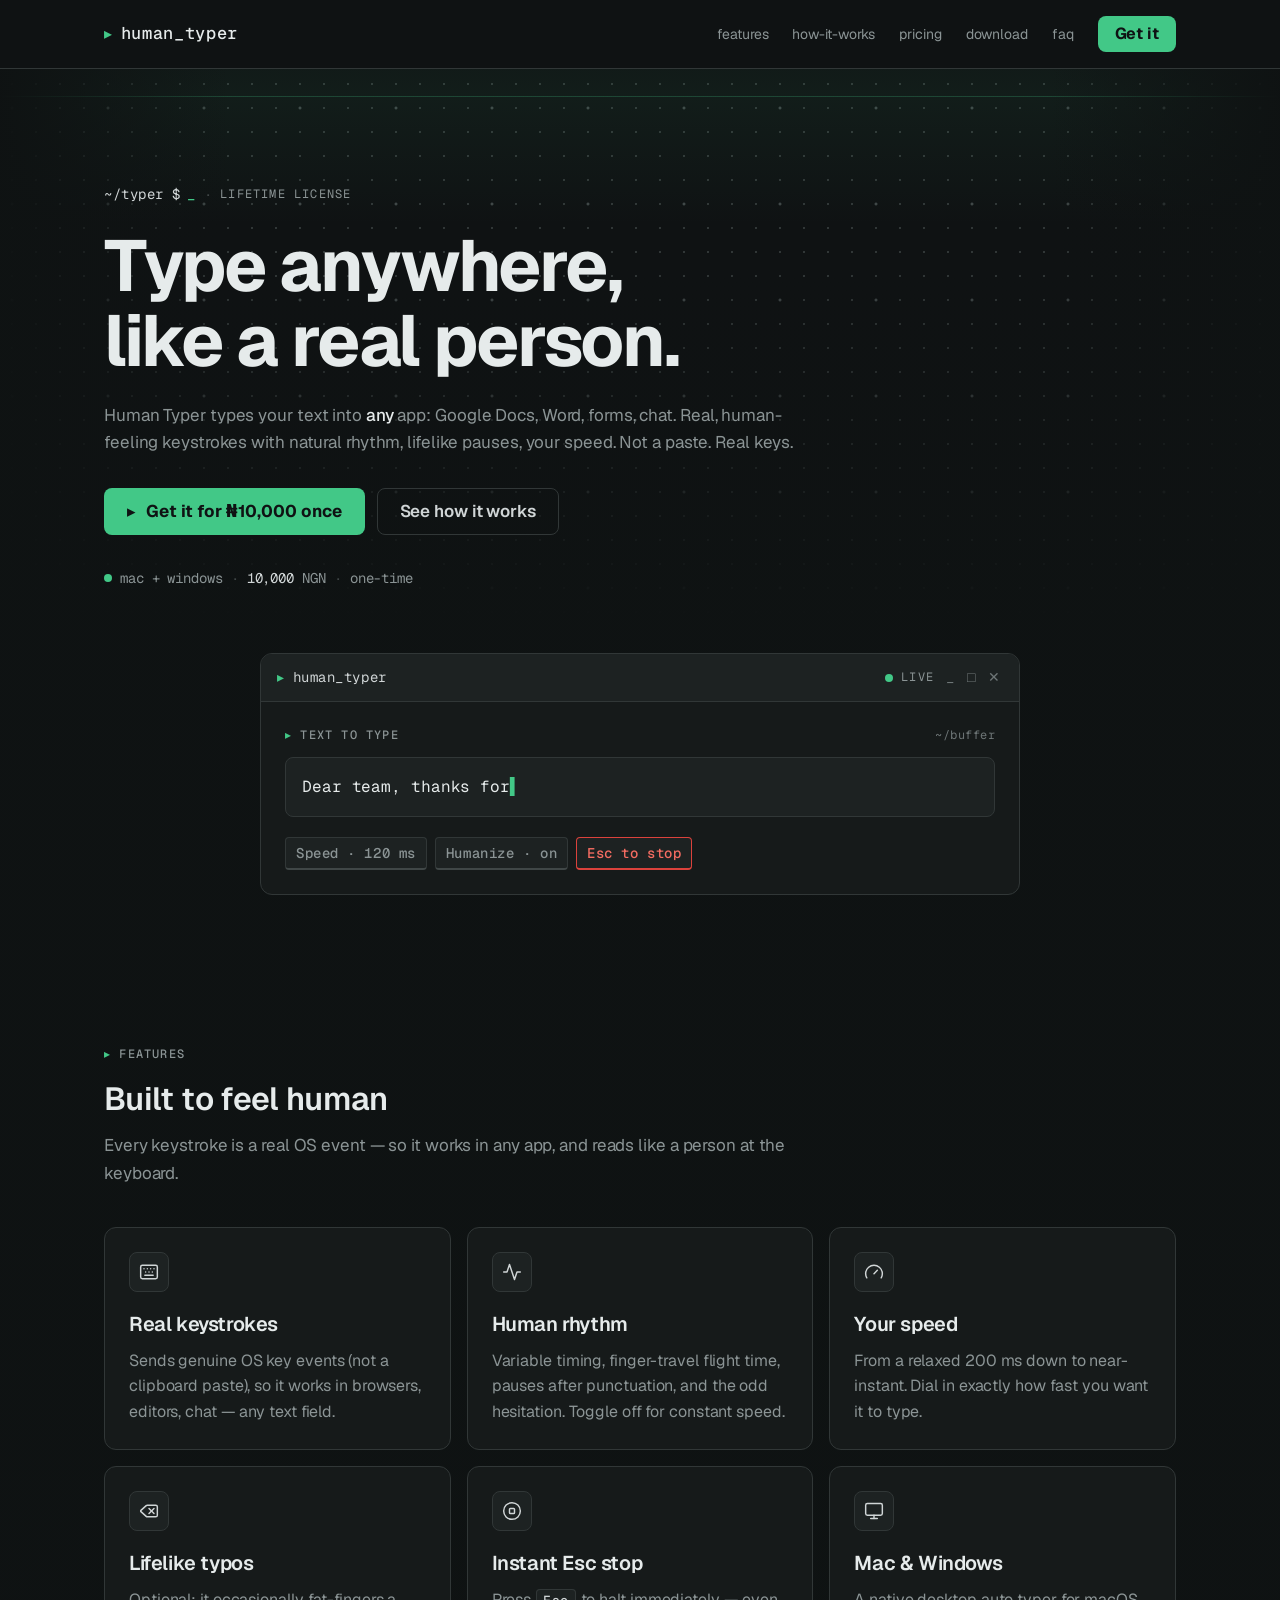
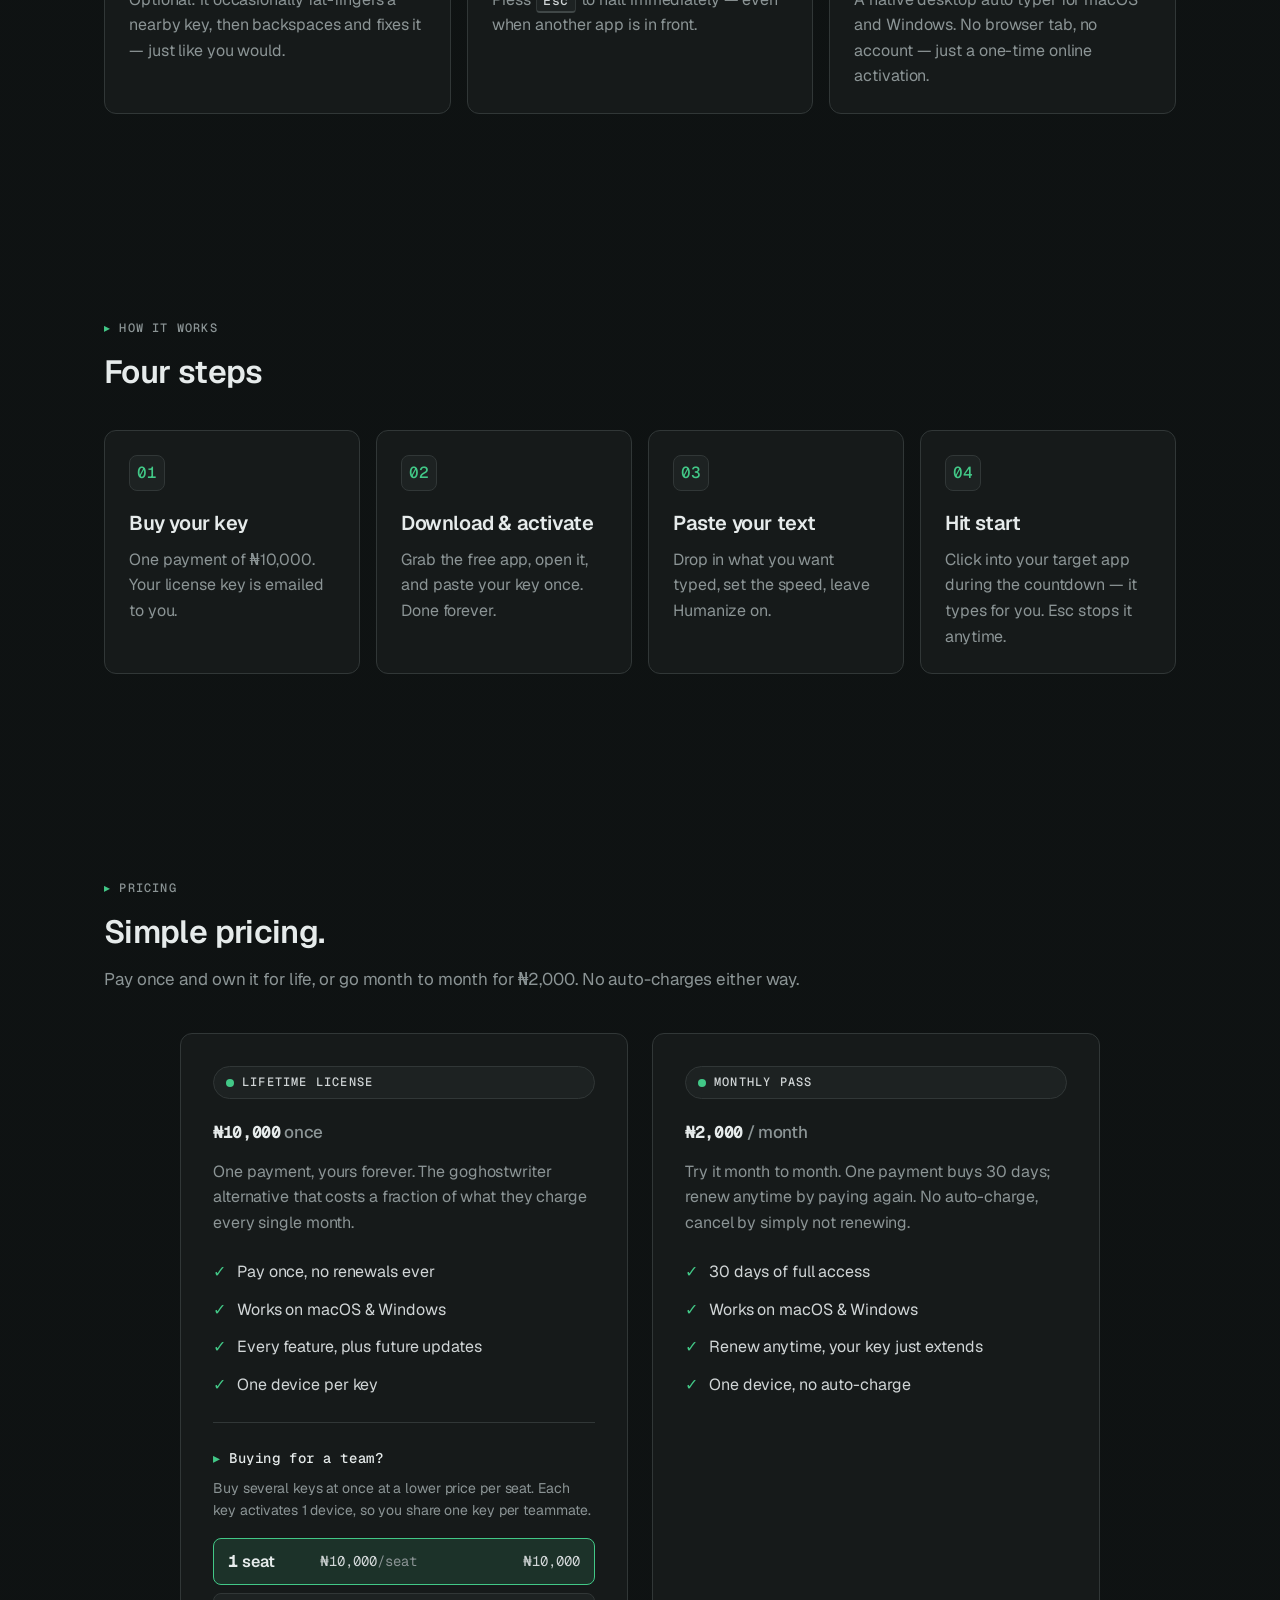
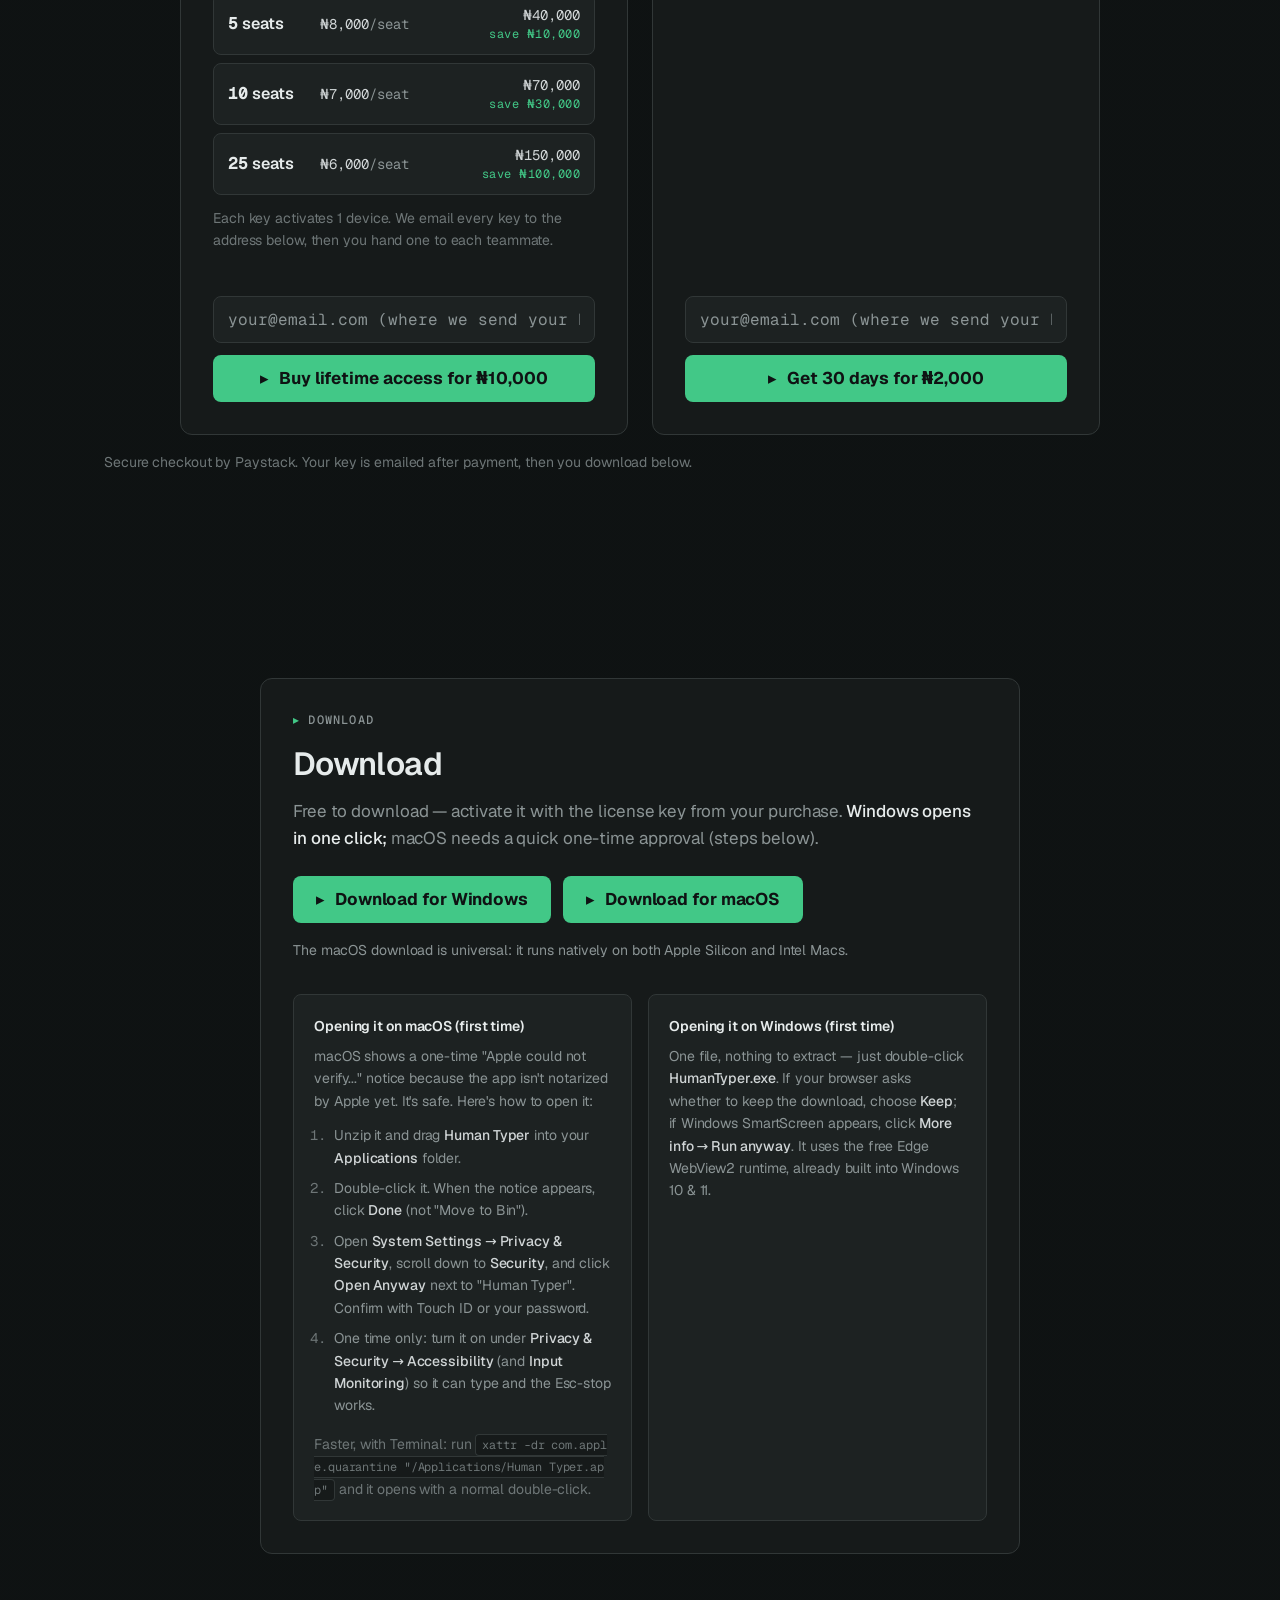
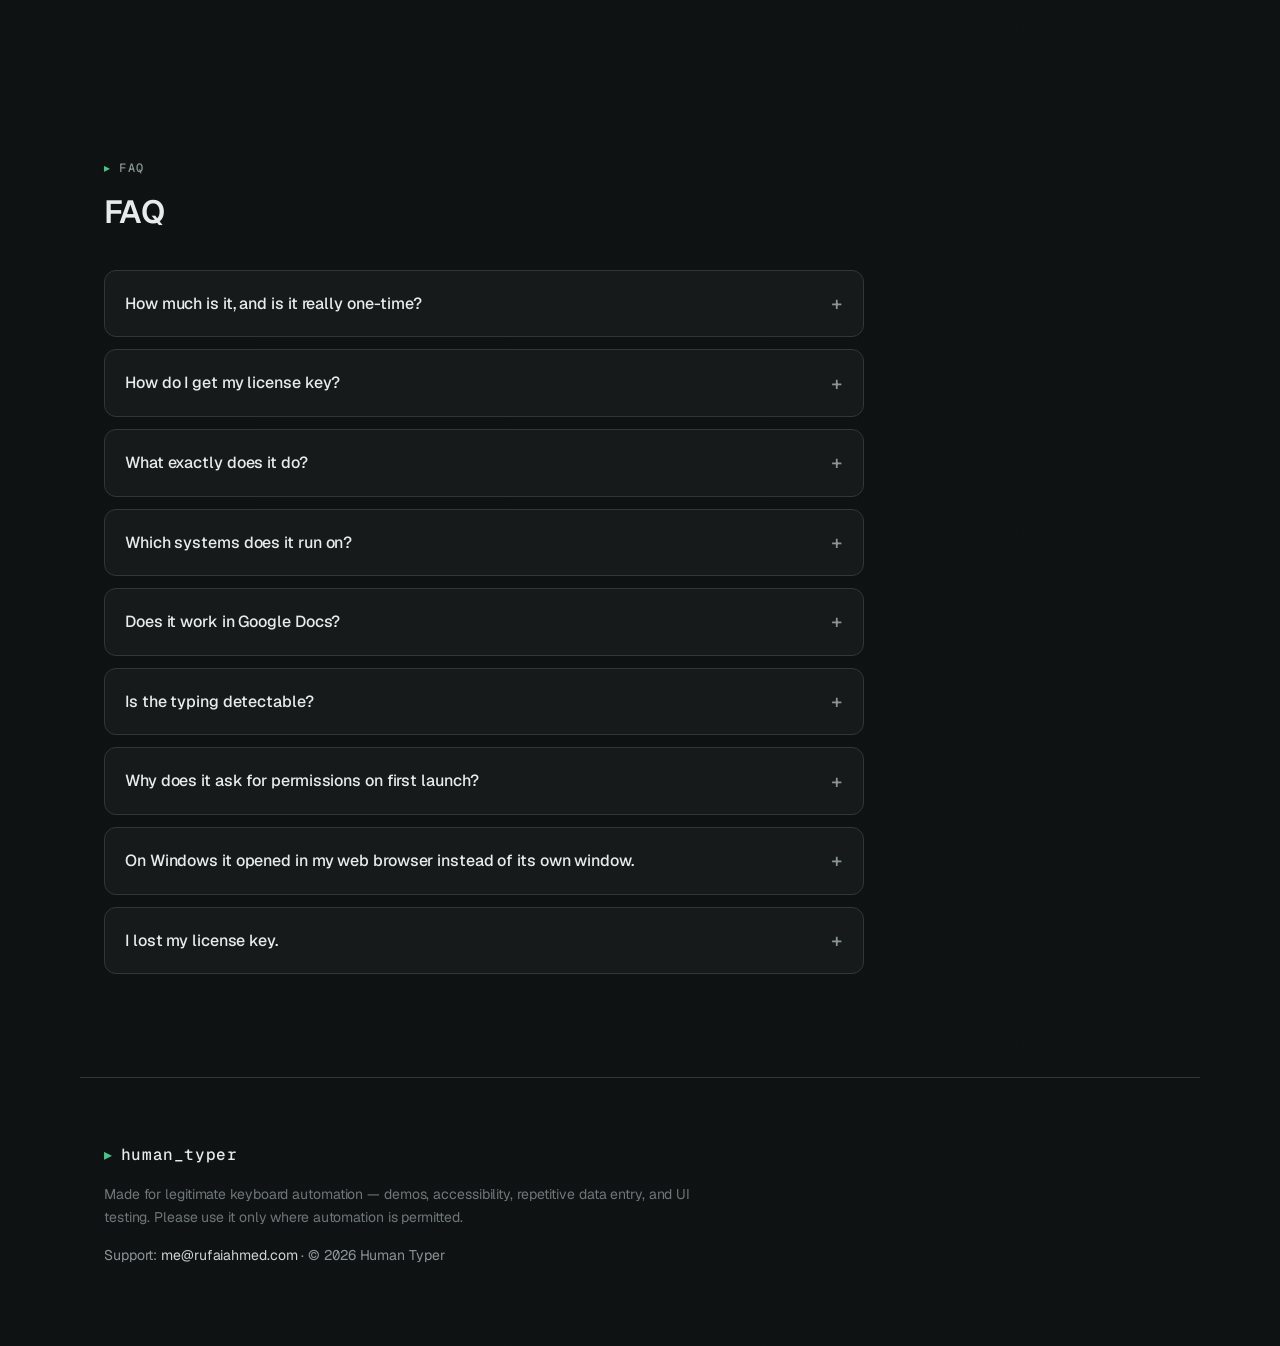
==== landing/index.html @ c2d1aeb9 "Landing SEO: canonical, social cards, structured data, sitemap - canonical https://www.humantyper.on" ====
<!DOCTYPE html>
<html lang="en">
<head>
    <meta charset="UTF-8">
    <meta name="viewport" content="width=device-width, initial-scale=1.0">
    <title>Auto Typer for Google Docs, Mac &amp; Windows | Human Typer</title>
    <meta name="description" content="Auto typer that types your text into Google Docs or any app with real human keystrokes. Not a paste. macOS &amp; Windows. ₦10,000 once, no subscription.">
    <meta name="theme-color" content="#0a0c0d">
    <!-- One canonical for all four hosts (the API hosts must keep serving, so
         this tag, not redirects, is the dedupe mechanism) -->
    <link rel="canonical" href="https://www.humantyper.online/">

    <meta property="og:type" content="website">
    <meta property="og:url" content="https://www.humantyper.online/">
    <meta property="og:site_name" content="Human Typer">
    <meta property="og:title" content="Human Typer · An auto typer that types like a real person">
    <meta property="og:description" content="Paste your text, hit start. It types into Google Docs or any app with natural rhythm, pauses, even the odd typo. ₦10,000 once, yours for life on Mac and Windows.">
    <meta property="og:image" content="https://www.humantyper.online/og.png">
    <meta property="og:image:width" content="1200">
    <meta property="og:image:height" content="630">
    <meta property="og:image:alt" content="Human Typer types your text into any app with real, human-feeling keystrokes">
    <meta name="twitter:card" content="summary_large_image">
    <meta name="twitter:title" content="Human Typer · An auto typer that types like a real person">
    <meta name="twitter:description" content="Paste your text, hit start. It types into Google Docs or any app with natural rhythm, pauses, even the odd typo. ₦10,000 once, yours for life on Mac and Windows.">
    <meta name="twitter:image" content="https://www.humantyper.online/og.png">

    <link rel="icon" href="/icon.png">
    <link rel="apple-touch-icon" href="/icon.png">
    <!-- Only the three faces visible above the fold; crossorigin is required
         on font preloads even same-origin or the browser fetches twice -->
    <link rel="preload" href="/fonts/Geist-400.woff2" as="font" type="font/woff2" crossorigin>
    <link rel="preload" href="/fonts/Geist-700.woff2" as="font" type="font/woff2" crossorigin>
    <link rel="preload" href="/fonts/GeistMono-400.woff2" as="font" type="font/woff2" crossorigin>
    <link rel="stylesheet" href="styles.css">

    <script type="application/ld+json">
    {
      "@context": "https://schema.org",
      "@type": "SoftwareApplication",
      "@id": "https://www.humantyper.online/#software",
      "name": "Human Typer",
      "url": "https://www.humantyper.online/",
      "image": "https://www.humantyper.online/og.png",
      "description": "Human Typer types your text into any app with real, human-feeling keystrokes: genuine OS key events, natural variable rhythm, adjustable speed, and optional lifelike typos it fixes itself. Native desktop app for macOS (Apple Silicon and Intel) and Windows 10/11. Press Esc to stop instantly.",
      "operatingSystem": "macOS, Windows",
      "applicationCategory": "UtilitiesApplication",
      "offers": [
        {
          "@type": "Offer",
          "name": "Lifetime license",
          "description": "One-time payment. Lifetime access on macOS and Windows, all features and future updates, one device per key. No subscription, no renewals.",
          "price": "10000",
          "priceCurrency": "NGN",
          "url": "https://www.humantyper.online/#pricing",
          "availability": "https://schema.org/InStock"
        },
        {
          "@type": "Offer",
          "name": "Monthly pass (30 days)",
          "description": "One payment buys 30 days of full access on one device. No auto-charge; renew anytime by paying again and your key extends.",
          "price": "2000",
          "priceCurrency": "NGN",
          "url": "https://www.humantyper.online/#pricing",
          "availability": "https://schema.org/InStock"
        }
      ]
    }
    </script>
    <script type="application/ld+json">
    {
      "@context": "https://schema.org",
      "@type": "FAQPage",
      "@id": "https://www.humantyper.online/#faq",
      "mainEntity": [
        {
          "@type": "Question",
          "name": "How much is it, and is it really one-time?",
          "acceptedAnswer": { "@type": "Answer", "text": "₦10,000, paid once. No subscription and no renewals: it's yours for life, on both macOS and Windows. (goghostwriter and similar tools charge every month.)" }
        },
        {
          "@type": "Question",
          "name": "How do I get my license key?",
          "acceptedAnswer": { "@type": "Answer", "text": "After you pay with Paystack, your key is emailed to the address you enter at checkout. Download the app, open it, and paste the key once to activate it forever on that machine." }
        },
        {
          "@type": "Question",
          "name": "What exactly does it do?",
          "acceptedAnswer": { "@type": "Answer", "text": "It types text you give it into whatever app is focused, using real keyboard events with human-like timing. Think of it as auto typing software with a human touch: a tireless typist, not a robotic typing bot." }
        },
        {
          "@type": "Question",
          "name": "Which systems does it run on?",
          "acceptedAnswer": { "@type": "Answer", "text": "macOS (Apple Silicon and Intel) and Windows 10/11. It's a native desktop app: no browser, no account." }
        },
        {
          "@type": "Question",
          "name": "Does it work in Google Docs?",
          "acceptedAnswer": { "@type": "Answer", "text": "Yes. It types character by character with real keystrokes, so the document's version history fills in like a normal writing session instead of one big paste. Same for Word, forms, editors, anything with a cursor." }
        },
        {
          "@type": "Question",
          "name": "Is the typing detectable?",
          "acceptedAnswer": { "@type": "Answer", "text": "It sends genuine OS keystrokes with natural, variable timing rather than a paste, so it avoids the obvious tells (constant rhythm, superhuman speed, zero errors). That said, no tool can promise it's undetectable; typing cadence is only one signal. Use it where automation is allowed." }
        },
        {
          "@type": "Question",
          "name": "Why does it ask for permissions on first launch?",
          "acceptedAnswer": { "@type": "Answer", "text": "Sending keystrokes to other apps is a privileged action. On macOS you enable it under Privacy & Security > Accessibility; on Windows your antivirus may simply prompt once. Nothing leaves your machine." }
        },
        {
          "@type": "Question",
          "name": "On Windows it opened in my web browser instead of its own window.",
          "acceptedAnswer": { "@type": "Answer", "text": "The native window uses Microsoft's free WebView2 runtime, preinstalled on most Windows 10/11 machines. If yours doesn't have it, the app opens in your default browser instead and still works fully. For the native window, install the runtime from Microsoft's WebView2 page and reopen the app." }
        },
        {
          "@type": "Question",
          "name": "I lost my license key.",
          "acceptedAnswer": { "@type": "Answer", "text": "Email me@rufaiahmed.com with your payment details and I'll resend it." }
        }
      ]
    }
    </script>
</head>
<body>
    <!-- Nav -->
    <header class="nav">
        <div class="nav-inner">
            <a class="brand" href="#top">
                <span class="tic">▸</span><span class="brand-name">human_typer</span>
            </a>
            <nav class="nav-links">
                <a href="#features">features</a>
                <a href="#how">how-it-works</a>
                <a href="#pricing">pricing</a>
                <a href="#download">download</a>
                <a href="#faq">faq</a>
                <a href="#pricing" class="btn btn-primary nav-cta">Get it</a>
            </nav>
        </div>
    </header>

    <main id="top">
        <!-- Hero -->
        <section class="hero">
            <p class="hero-eyebrow">
                <span class="prompt">~/typer $</span><span class="hero-caret">_</span>
                <span class="sep">·</span>
                <span class="label">Lifetime license</span>
            </p>
            <h1 class="hero-title">Type anywhere,<br><span class="hl-2">like a real person.</span></h1>
            <p class="hero-sub">
                Human Typer types your text into <strong>any</strong> app: Google Docs, Word, forms,
                chat. Real, human-feeling keystrokes with natural rhythm, lifelike pauses, your speed.
                Not a paste. Real keys.
            </p>
            <div class="hero-cta">
                <a href="#pricing" id="hero-cta" class="btn btn-primary btn-lg"><span class="cta-text">Get it for ₦10,000 once</span></a>
                <a href="#how" class="btn btn-ghost btn-lg">See how it works</a>
            </div>
            <p class="hero-meta">
                <span class="dot"></span> mac + windows
                <span class="sep">·</span> <span class="num">10,000</span> NGN
                <span class="sep">·</span> one-time
            </p>

            <!-- App window mockup with a live typing demo -->
            <div class="mock">
                <div class="mock-bar">
                    <span class="mock-brand"><span class="tic">▸</span> human_typer</span>
                    <span class="mock-status"><span class="dot"></span> live</span>
                    <span class="mock-winctl">_ □ ✕</span>
                </div>
                <div class="mock-body">
                    <div class="mock-head">
                        <span class="eyebrow" style="margin:0"><span class="tic">▸</span> Text to type</span>
                        <span class="path">~/buffer</span>
                    </div>
                    <div class="mock-type"><span id="type-demo"></span><span class="caret">▍</span></div>
                    <div class="mock-controls">
                        <span class="chip">Speed · 120 ms</span>
                        <span class="chip">Humanize · on</span>
                        <span class="chip danger">Esc to stop</span>
                    </div>
                </div>
            </div>
        </section>

        <!-- Features -->
        <section id="features" class="section">
            <div class="section-head">
                <p class="eyebrow"><span class="tic">▸</span> Features</p>
                <h2 class="section-title">Built to feel human</h2>
                <p class="section-sub">Every keystroke is a real OS event — so it works in any app, and reads like a person at the keyboard.</p>
            </div>
            <div class="grid">
                <div class="card">
                    <span class="card-ico" aria-hidden="true">
                        <svg viewBox="0 0 24 24" fill="none" stroke="currentColor" stroke-width="1.75" stroke-linecap="round" stroke-linejoin="round"><rect width="20" height="16" x="2" y="4" rx="2"/><path d="M6 8h.001"/><path d="M10 8h.001"/><path d="M14 8h.001"/><path d="M18 8h.001"/><path d="M8 12h.001"/><path d="M12 12h.001"/><path d="M16 12h.001"/><path d="M7 16h10"/></svg>
                    </span>
                    <h3>Real keystrokes</h3>
                    <p>Sends genuine OS key events (not a clipboard paste), so it works in browsers, editors, chat — any text field.</p>
                </div>
                <div class="card">
                    <span class="card-ico" aria-hidden="true">
                        <svg viewBox="0 0 24 24" fill="none" stroke="currentColor" stroke-width="1.75" stroke-linecap="round" stroke-linejoin="round"><path d="M22 12h-4l-3 9L9 3l-3 9H2"/></svg>
                    </span>
                    <h3>Human rhythm</h3>
                    <p>Variable timing, finger-travel flight time, pauses after punctuation, and the odd hesitation. Toggle off for constant speed.</p>
                </div>
                <div class="card">
                    <span class="card-ico" aria-hidden="true">
                        <svg viewBox="0 0 24 24" fill="none" stroke="currentColor" stroke-width="1.75" stroke-linecap="round" stroke-linejoin="round"><path d="m12 14 4-4"/><path d="M3.34 19a10 10 0 1 1 17.32 0"/></svg>
                    </span>
                    <h3>Your speed</h3>
                    <p>From a relaxed 200 ms down to near-instant. Dial in exactly how fast you want it to type.</p>
                </div>
                <div class="card">
                    <span class="card-ico" aria-hidden="true">
                        <svg viewBox="0 0 24 24" fill="none" stroke="currentColor" stroke-width="1.75" stroke-linecap="round" stroke-linejoin="round"><path d="M10 5a2 2 0 0 0-1.344.519l-6.328 5.74a1 1 0 0 0 0 1.481l6.328 5.741A2 2 0 0 0 10 19h10a2 2 0 0 0 2-2V7a2 2 0 0 0-2-2z"/><path d="m12 9 6 6"/><path d="m18 9-6 6"/></svg>
                    </span>
                    <h3>Lifelike typos</h3>
                    <p>Optional: it occasionally fat-fingers a nearby key, then backspaces and fixes it — just like you would.</p>
                </div>
                <div class="card">
                    <span class="card-ico" aria-hidden="true">
                        <svg viewBox="0 0 24 24" fill="none" stroke="currentColor" stroke-width="1.75" stroke-linecap="round" stroke-linejoin="round"><circle cx="12" cy="12" r="10"/><rect width="6" height="6" x="9" y="9" rx="1"/></svg>
                    </span>
                    <h3>Instant Esc stop</h3>
                    <p>Press <kbd>Esc</kbd> to halt immediately — even when another app is in front.</p>
                </div>
                <div class="card">
                    <span class="card-ico" aria-hidden="true">
                        <svg viewBox="0 0 24 24" fill="none" stroke="currentColor" stroke-width="1.75" stroke-linecap="round" stroke-linejoin="round"><rect width="20" height="14" x="2" y="3" rx="2"/><line x1="8" x2="16" y1="21" y2="21"/><line x1="12" x2="12" y1="17" y2="21"/></svg>
                    </span>
                    <h3>Mac &amp; Windows</h3>
                    <p>A native desktop auto typer for macOS and Windows. No browser tab, no account — just a one-time online activation.</p>
                </div>
            </div>
        </section>

        <!-- How it works -->
        <section id="how" class="section">
            <div class="section-head">
                <p class="eyebrow"><span class="tic">▸</span> How it works</p>
                <h2 class="section-title">Four steps</h2>
            </div>
            <div class="steps">
                <div class="step">
                    <span class="step-n">01</span>
                    <h3>Buy your key</h3>
                    <p>One payment of ₦10,000. Your license key is emailed to you.</p>
                </div>
                <div class="step">
                    <span class="step-n">02</span>
                    <h3>Download &amp; activate</h3>
                    <p>Grab the free app, open it, and paste your key once. Done forever.</p>
                </div>
                <div class="step">
                    <span class="step-n">03</span>
                    <h3>Paste your text</h3>
                    <p>Drop in what you want typed, set the speed, leave Humanize on.</p>
                </div>
                <div class="step">
                    <span class="step-n">04</span>
                    <h3>Hit start</h3>
                    <p>Click into your target app during the countdown — it types for you. Esc stops it anytime.</p>
                </div>
            </div>
        </section>

        <!-- Pricing -->
        <section id="pricing" class="section pricing">
            <div class="section-head">
                <p class="eyebrow"><span class="tic">▸</span> Pricing</p>
                <h2 class="section-title">Simple pricing.</h2>
                <p class="section-sub">Pay once and own it for life, or go month to month for ₦2,000. No auto-charges either way.</p>
            </div>

            <div class="price-grid">
                <!-- Lifetime card -->
                <div class="price-card">
                    <div class="price-badge">Lifetime license</div>
                    <div id="price-amount-lifetime" class="price-amount">₦10,000<span class="price-once"> once</span></div>
                    <p class="price-compare">One payment, yours forever. The goghostwriter alternative that costs a fraction of what they charge every single month.</p>
                    <ul class="price-list">
                        <li>Pay once, no renewals ever</li>
                        <li>Works on macOS &amp; Windows</li>
                        <li>Every feature, plus future updates</li>
                        <li>One device per key</li>
                    </ul>

                    <div id="seat-pick" class="seat-pick">
                        <p class="seat-pick-label"><span class="tic">▸</span> Buying for a team?</p>
                        <p class="seat-pick-sub">Buy several keys at once at a lower price per seat. Each key activates 1 device, so you share one key per teammate.</p>
                        <div id="seat-options" class="seat-options" role="radiogroup" aria-label="Number of seats">
                            <button type="button" class="seat-opt is-active" data-seats="1" data-perseat="1000000" role="radio" aria-checked="true">
                                <span class="seat-qty"><span class="num">1</span> seat</span>
                                <span class="seat-per"><span class="num">₦10,000</span>/seat</span>
                                <span class="seat-total"><span class="num">₦10,000</span></span>
                            </button>
                            <button type="button" class="seat-opt" data-seats="5" data-perseat="800000" role="radio" aria-checked="false">
                                <span class="seat-qty"><span class="num">5</span> seats</span>
                                <span class="seat-per"><span class="num">₦8,000</span>/seat</span>
                                <span class="seat-total"><span class="num">₦40,000</span><small class="seat-save">save ₦10,000</small></span>
                            </button>
                            <button type="button" class="seat-opt" data-seats="10" data-perseat="700000" role="radio" aria-checked="false">
                                <span class="seat-qty"><span class="num">10</span> seats</span>
                                <span class="seat-per"><span class="num">₦7,000</span>/seat</span>
                                <span class="seat-total"><span class="num">₦70,000</span><small class="seat-save">save ₦30,000</small></span>
                            </button>
                            <button type="button" class="seat-opt" data-seats="25" data-perseat="600000" role="radio" aria-checked="false">
                                <span class="seat-qty"><span class="num">25</span> seats</span>
                                <span class="seat-per"><span class="num">₦6,000</span>/seat</span>
                                <span class="seat-total"><span class="num">₦150,000</span><small class="seat-save">save ₦100,000</small></span>
                            </button>
                        </div>
                        <p class="seat-note">Each key activates 1 device. We email every key to the address below, then you hand one to each teammate.</p>
                    </div>

                    <div class="price-actions">
                        <input id="buyer-email-lifetime" type="email" class="price-email" placeholder="your@email.com (where we send your key)" autocomplete="email" inputmode="email">
                        <button id="btn-buy-lifetime" class="btn btn-primary btn-lg price-buy">Buy lifetime access for ₦10,000</button>
                        <p id="buy-msg-lifetime" class="buy-msg hidden"></p>
                    </div>
                </div>

                <!-- Monthly card -->
                <div class="price-card">
                    <div class="price-badge price-badge-alt">Monthly pass</div>
                    <div class="price-amount">₦2,000<span class="price-once"> / month</span></div>
                    <p class="price-compare">Try it month to month. One payment buys 30 days; renew anytime by paying again. No auto-charge, cancel by simply not renewing.</p>
                    <ul class="price-list">
                        <li>30 days of full access</li>
                        <li>Works on macOS &amp; Windows</li>
                        <li>Renew anytime, your key just extends</li>
                        <li>One device, no auto-charge</li>
                    </ul>

                    <div class="price-actions">
                        <input id="buyer-email-monthly" type="email" class="price-email" placeholder="your@email.com (where we send your key)" autocomplete="email" inputmode="email">
                        <button id="btn-buy-monthly" class="btn btn-primary btn-lg price-buy">Get 30 days for ₦2,000</button>
                        <p id="buy-msg-monthly" class="buy-msg hidden"></p>
                    </div>
                </div>
            </div>
            <p class="price-foot">Secure checkout by Paystack. Your key is emailed after payment, then you download below.</p>
        </section>

        <!-- Download -->
        <section id="download" class="section download">
            <div class="dl-card">
                <p class="eyebrow"><span class="tic">▸</span> Download</p>
                <h2 class="section-title">Download</h2>
                <p class="section-sub">Free to download — activate it with the license key from your purchase. <strong>Windows opens in one click;</strong> macOS needs a quick one-time approval (steps below).</p>
                <div class="dl-buttons">
                    <a class="btn btn-primary btn-lg" href="/api/download?os=windows" rel="noopener">Download for Windows</a>
                    <a class="btn btn-primary btn-lg" href="/api/download?os=mac" rel="noopener">Download for macOS</a>
                </div>
                <p class="dl-alt">The macOS download is universal: it runs natively on both Apple Silicon and Intel Macs.</p>

                <div class="dl-notes">
                    <div class="dl-note">
                        <strong>Opening it on macOS (first time)</strong>
                        <span>macOS shows a one-time "Apple could not verify..." notice because the app isn't notarized by Apple yet. It's safe. Here's how to open it:</span>
                        <ol class="dl-steps">
                            <li>Unzip it and drag <em>Human Typer</em> into your <em>Applications</em> folder.</li>
                            <li>Double-click it. When the notice appears, click <em>Done</em> (not "Move to Bin").</li>
                            <li>Open <em>System Settings → Privacy &amp; Security</em>, scroll down to <em>Security</em>, and click <em>Open Anyway</em> next to "Human Typer". Confirm with Touch ID or your password.</li>
                            <li>One time only: turn it on under <em>Privacy &amp; Security → Accessibility</em> (and <em>Input Monitoring</em>) so it can type and the Esc-stop works.</li>
                        </ol>
                        <span class="dl-tip">Faster, with Terminal: run <code>xattr -dr com.apple.quarantine "/Applications/Human Typer.app"</code> and it opens with a normal double-click.</span>
                    </div>
                    <div class="dl-note">
                        <strong>Opening it on Windows (first time)</strong>
                        <span>One file, nothing to extract — just double-click <em>HumanTyper.exe</em>. If your browser asks whether to keep the download, choose <em>Keep</em>; if Windows SmartScreen appears, click <em>More info → Run anyway</em>. It uses the free Edge WebView2 runtime, already built into Windows 10 &amp; 11.</span>
                    </div>
                </div>
            </div>
        </section>

        <!-- FAQ -->
        <section id="faq" class="section">
            <div class="section-head">
                <p class="eyebrow"><span class="tic">▸</span> FAQ</p>
                <h2 class="section-title">FAQ</h2>
            </div>
            <div class="faq">
                <details>
                    <summary>How much is it, and is it really one-time?</summary>
                    <p>₦10,000, paid once. No subscription, no renewals — it's yours for life, on both macOS and Windows. (goghostwriter and similar tools charge every month.)</p>
                </details>
                <details>
                    <summary>How do I get my license key?</summary>
                    <p>After you pay with Paystack, your key is emailed to the address you enter at checkout. Download the app, open it, and paste the key once to activate it forever on that machine.</p>
                </details>
                <details>
                    <summary>What exactly does it do?</summary>
                    <p>It types text you give it into whatever app is focused, using real keyboard events with human-like timing. Think of it as auto typing software with a human touch: a tireless typist, not a robotic typing bot.</p>
                </details>
                <details>
                    <summary>Which systems does it run on?</summary>
                    <p>macOS (Apple Silicon and Intel) and Windows 10/11. It's a native desktop app — no browser, no account.</p>
                </details>
                <details>
                    <summary>Does it work in Google Docs?</summary>
                    <p>Yes. It types character by character with real keystrokes, so the document's version history fills in like a normal writing session instead of one big paste. Same for Word, forms, editors, anything with a cursor.</p>
                </details>
                <details>
                    <summary>Is the typing detectable?</summary>
                    <p>It sends genuine OS keystrokes with natural, variable timing rather than a paste, so it avoids the obvious tells (constant rhythm, superhuman speed, zero errors). That said, no tool can promise it's "undetectable" — typing cadence is only one signal. Use it where automation is allowed.</p>
                </details>
                <details>
                    <summary>Why does it ask for permissions on first launch?</summary>
                    <p>Sending keystrokes to other apps is a privileged action. On macOS you enable it under Privacy &amp; Security → Accessibility; on Windows your antivirus may simply prompt once. Nothing leaves your machine.</p>
                </details>
                <details>
                    <summary>On Windows it opened in my web browser instead of its own window.</summary>
                    <p>The native window uses Microsoft's free WebView2 runtime, preinstalled on most Windows 10/11 machines. If yours doesn't have it, the app opens in your default browser instead and still works fully. For the native window, install the runtime from <a href="https://developer.microsoft.com/en-us/microsoft-edge/webview2/" target="_blank" rel="noopener">Microsoft's WebView2 page</a> and reopen the app.</p>
                </details>
                <details>
                    <summary>I lost my license key.</summary>
                    <p>Email <a href="mailto:me@rufaiahmed.com?subject=Human%20Typer%20license%20key">me@rufaiahmed.com</a> with your payment details and I'll resend it.</p>
                </details>
            </div>
        </section>
    </main>

    <footer class="footer">
        <div class="footer-brand">
            <span class="tic">▸</span><span class="brand-name">human_typer</span>
        </div>
        <p class="footer-note">
            Made for legitimate keyboard automation — demos, accessibility, repetitive data entry, and UI testing.
            Please use it only where automation is permitted.
        </p>
        <p class="footer-small">
            Support: <a href="mailto:me@rufaiahmed.com">me@rufaiahmed.com</a> · © <span id="year" class="num"></span> Human Typer
        </p>
    </footer>

    <script src="https://js.paystack.co/v1/inline.js"></script>
    <script src="app.js"></script>
</body>
</html>
---- landing/styles.css ----
/* Self-hosted Geist + Geist Mono — offline-safe (no CDN inside the frozen app),
   FOUT-free on the landing. Paths are relative to this CSS file (gui/ or landing/). */
@font-face{font-family:"Geist";src:url("fonts/Geist-400.woff2") format("woff2");font-weight:400;font-style:normal;font-display:swap;}
@font-face{font-family:"Geist";src:url("fonts/Geist-500.woff2") format("woff2");font-weight:500;font-style:normal;font-display:swap;}
@font-face{font-family:"Geist";src:url("fonts/Geist-600.woff2") format("woff2");font-weight:600;font-style:normal;font-display:swap;}
@font-face{font-family:"Geist";src:url("fonts/Geist-700.woff2") format("woff2");font-weight:700;font-style:normal;font-display:swap;}
@font-face{font-family:"Geist Mono";src:url("fonts/GeistMono-400.woff2") format("woff2");font-weight:400;font-style:normal;font-display:swap;}
@font-face{font-family:"Geist Mono";src:url("fonts/GeistMono-500.woff2") format("woff2");font-weight:500;font-style:normal;font-display:swap;}

/* ============================================================
   TERMINAL REFINED — shared tokens (app GUI + marketing)
   :root = DARK (terminal-native, app default)
   [data-theme="light"] = light terminal (marketing landing)
   ============================================================ */
:root {
  /* ---- PRIMITIVE: NEUTRAL RAMP (cool near-black greys, hue ~200, low chroma) ---- */
  --neutral-950: oklch(0.180 0.006 200); /* #0a0c0d  page (dark)        */
  --neutral-900: oklch(0.215 0.006 200); /* #101314  surface-1          */
  --neutral-850: oklch(0.248 0.007 200); /* #161a1b  surface-2 / inset  */
  --neutral-800: oklch(0.285 0.008 200); /* #1c2122  surface-3 / hover   */
  --neutral-750: oklch(0.330 0.008 200); /* #242a2b  hairline            */
  --neutral-700: oklch(0.390 0.009 200); /* #313839  hairline-strong     */
  --neutral-600: oklch(0.500 0.010 200); /* #4a5452                      */
  --neutral-500: oklch(0.560 0.010 200); /* #5a635f  text-subtle         */
  --neutral-400: oklch(0.660 0.010 200); /* #7e8a87  text-muted          */
  --neutral-300: oklch(0.780 0.008 200); /* #aab4b1                      */
  --neutral-200: oklch(0.870 0.006 200); /* #cdd5d2  text-secondary(dk)  */
  --neutral-100: oklch(0.935 0.005 200); /* #e8edec  primary ink (dark)  */
  --neutral-50:  oklch(0.975 0.004 200); /* #f4f7f6                      */

  /* ---- PRIMITIVE: ACCENT RAMP (phosphor green, hue ~158, refined not neon) ----
     Rebrand to amber by shifting H -> ~75 and keeping L/C (contrast holds). */
  --accent-50:  oklch(0.965 0.030 158); /* #e9f9f0 */
  --accent-100: oklch(0.920 0.070 158); /* #c8f0da */
  --accent-200: oklch(0.860 0.110 158); /* #97e3bb */
  --accent-300: oklch(0.790 0.140 158); /* #5fd198 */
  --accent-400: oklch(0.745 0.150 158); /* #34c07d  accent on DARK / ring */
  --accent-500: oklch(0.690 0.150 159); /* #1fae6e  primary brand        */
  --accent-600: oklch(0.620 0.140 160); /* #18935c  hover                */
  --accent-700: oklch(0.530 0.120 161); /* #13784b  accent TEXT on light (AA ~4.8:1) */
  --accent-800: oklch(0.450 0.100 162); /* #105f3d */
  --accent-900: oklch(0.380 0.082 163); /* #0d4a30 */

  /* ---- PRIMITIVE: FUNCTIONAL (status only — never decoration) ----
     Phosphor green doubles as the "OK / activated / live" signal (terminal-true).
     Red + amber are the only other hues; strictly semantic. */
  --danger-400:  oklch(0.700 0.170 27);  /* #f08a82  danger on dark */
  --danger-500:  oklch(0.600 0.190 27);  /* #d24a40  invalid key/error */
  --danger-700:  oklch(0.500 0.155 27);  /* #a33327  danger text on light, AA */
  --warning-400: oklch(0.800 0.130 75);  /* #e3a52d  typo-rate caution, dark */
  --warning-700: oklch(0.560 0.110 64);  /* #8c5f10  caution text on light */
  --success-500: var(--accent-500);      /* OK = the phosphor green */

  /* ====== SEMANTIC: DARK (default — the app GUI) ====== */
  --bg:            var(--neutral-950);
  --surface-1:     var(--neutral-900);  /* panels, cards          */
  --surface-2:     var(--neutral-850);  /* inputs, textarea well  */
  --surface-3:     var(--neutral-800);  /* hover row, overlay chrome */
  --border:        var(--neutral-750);  /* the 1px workhorse      */
  --border-strong: var(--neutral-700);  /* emphasis / slider thumb */
  --text:          var(--neutral-100);  /* off-white, NOT #fff    */
  --text-secondary:var(--neutral-200);
  --text-muted:    var(--neutral-400);  /* labels, captions (AA on surfaces) */
  --text-subtle:   var(--neutral-500);  /* disabled, footnotes    */
  --accent:        var(--accent-400);   /* lifted L for vividness on dark */
  --accent-hover:  var(--accent-300);
  --accent-press:  var(--accent-500);
  --accent-text:   var(--accent-400);   /* accent used as text/link on dark */
  --accent-soft:   color-mix(in oklab, var(--accent-400) 14%, transparent); /* selected row wash */
  --on-accent:     var(--neutral-950);  /* DARK ink on green CTA (terminal inverse) */
  --ring:          var(--accent-400);
  /* dark uses NO drop shadow — depth = surface ladder + hairline */
  --shadow-1: none;
  --shadow-2: none;
  --shadow-overlay: none;
  --caret: var(--accent-400);

  /* ====== TYPE ====== */
  --font-display: "Geist", -apple-system, BlinkMacSystemFont, "Segoe UI", system-ui, sans-serif;
  --font-body:    "Geist", -apple-system, BlinkMacSystemFont, "Segoe UI", system-ui, sans-serif;
  --font-mono:    "Geist Mono", ui-monospace, "SF Mono", "Cascadia Code", Menlo, Consolas, monospace;

  --text-display: clamp(2.75rem, 1.6rem + 5vw, 4.5rem); /* 44->72 hero */
  --text-h1:   clamp(2rem, 1.5rem + 2.2vw, 2.75rem);     /* 32->44 */
  --text-h2:   clamp(1.5rem, 1.2rem + 1.3vw, 2rem);      /* 24->32 section */
  --text-h3:   1.25rem;     /* 20 panel/card title */
  --text-lg:   1.0625rem;   /* 17 hero subcopy */
  --text-base: 1rem;        /* 16 UI base / body min */
  --text-sm:   0.875rem;    /* 14 helper */
  --text-eyebrow: 0.75rem;  /* 12 uppercase mono label */
  --text-count: clamp(5rem, 3rem + 9vw, 9rem); /* 80->144 overlay digit */

  --lh-display: 1.03; --lh-heading: 1.12; --lh-body: 1.6; --lh-ui: 1.35;
  --ls-display: -0.03em; --ls-heading: -0.02em; --ls-body: -0.006em;
  --ls-eyebrow: 0.10em;  /* UPPERCASE mono eyebrows + keycaps */
  --ls-key: 0.04em;
  --fw-regular: 400; --fw-medium: 500; --fw-semibold: 600; --fw-bold: 700;
  --num: tabular-nums lining-nums; /* every counter/stat/timer/key */

  /* ====== SPACING (4px grid) ====== */
  --s-1:4px; --s-2:8px; --s-3:12px; --s-4:16px; --s-5:20px; --s-6:24px;
  --s-8:32px; --s-10:40px; --s-12:48px; --s-16:64px; --s-20:80px; --s-24:96px;
  --section-y: clamp(64px, 8vw, 128px);
  --container: 1120px; --measure: 66ch;

  /* ====== RADII (restrained, consistent) ====== */
  --r-xs:4px; --r-input:8px; --r-button:8px; --r-card:12px;
  --r-panel:12px; --r-media:16px; --r-overlay:16px; --r-pill:9999px;
  --bw-thin:1px; --bw-thick:2px;

  /* ====== MOTION (transform/opacity only; interaction-only) ====== */
  --t-press:120ms; --t-hover:160ms; --t-panel:200ms; --t-overlay:400ms;
  --ease:      cubic-bezier(0.2,0,0,1);   /* general / arriving */
  --ease-out:  cubic-bezier(0,0,0.2,1);
  --ease-snap: cubic-bezier(0.2,0.8,0.2,1); /* confident Start / toggle */
}

/* ====== SEMANTIC: LIGHT (marketing landing = "light terminal") ====== */
[data-theme="light"] {
  --bg:            #f4f6f5;  /* cool off-white, not pure #fff */
  --surface-1:     #ffffff;  /* cards/panels */
  --surface-2:     #eef1f0;  /* inputs / textarea well */
  --surface-3:     #e7ebeA;  /* hover */
  --border:        #e0e5e3;  /* 1px hairline */
  --border-strong: #c6cdca;
  --text:          #121716;  /* near-black ink, not pure #000 */
  --text-secondary:#2e3633;
  --text-muted:    #586460;  /* AA body-secondary */
  --text-subtle:   #828e8a;  /* large/labels only */
  --accent:        var(--accent-500);
  --accent-hover:  var(--accent-600);
  --accent-press:  var(--accent-700);
  --accent-text:   var(--accent-700); /* accent as TEXT/link, AA on light */
  --accent-soft:   var(--accent-50);
  --on-accent:     #06170f;  /* dark ink on green CTA, AA-safe */
  --ring:          var(--accent-600);
  --caret:         var(--accent-600);
  /* light DOES get soft NEUTRAL cool shadows (no glow, no accent tint) */
  --shadow-color: 16 22 20;
  --shadow-1: 0 1px 2px rgb(var(--shadow-color)/0.06), 0 0 0 1px rgb(var(--shadow-color)/0.04) inset;
  --shadow-2: 0 2px 4px rgb(var(--shadow-color)/0.05), 0 8px 24px -8px rgb(var(--shadow-color)/0.12);
  --shadow-overlay: 0 8px 16px rgb(var(--shadow-color)/0.08), 0 24px 40px -8px rgb(var(--shadow-color)/0.14);
}

/* hairline fallback for engines without oklch */
@supports not (color: oklch(0 0 0)) {
  :root { --bg:#0a0c0d; --surface-1:#101314; --surface-2:#161a1b; --surface-3:#1c2122;
    --border:#242a2b; --border-strong:#313839; --text:#e8edec; --text-muted:#7e8a87;
    --accent:#34c07d; --accent-hover:#5fd198; --on-accent:#0a0c0d; --ring:#34c07d; }
}

/* universal visible focus (a11y, both themes) */
:where(a,button,input,textarea,select,[role="switch"],[role="slider"]):focus-visible{
  outline: var(--bw-thick) solid var(--ring);
  outline-offset: 2px;
  border-radius: var(--r-input);
}

/* GPU-light motion gate — REQUIRED */
@media (prefers-reduced-motion: reduce){
  *,*::before,*::after{
    animation-duration:.01ms!important; animation-iteration-count:1!important;
    transition-duration:.01ms!important; scroll-behavior:auto!important;
  }
}

/* ============================================================
   BASE
   ============================================================ */
*{ box-sizing:border-box; margin:0; padding:0; }

html{ scroll-behavior:smooth; }

body{
  font-family:var(--font-body);
  background:var(--bg);
  color:var(--text);
  font-size:var(--text-base);
  line-height:var(--lh-body);
  letter-spacing:var(--ls-body);
  -webkit-font-smoothing:antialiased;
  text-rendering:optimizeLegibility;
  overflow-x:hidden;
}

a{ color:inherit; text-decoration:none; }

::selection{ background:var(--accent-soft); color:var(--text); }

/* tabular numerics for any live/static number */
.num{ font-family:var(--font-mono); font-variant-numeric:var(--num); }

/* keycap chip — physical key feel */
kbd{
  font-family:var(--font-mono);
  font-size:0.82em;
  font-weight:var(--fw-medium);
  letter-spacing:var(--ls-key);
  color:var(--text-secondary);
  background:var(--surface-2);
  border:var(--bw-thin) solid var(--border);
  border-bottom:var(--bw-thick) solid var(--border-strong);
  border-radius:var(--r-xs);
  padding:2px 6px;
  line-height:1;
  font-feature-settings:'liga' 0,'calt' 0;
}

/* mono eyebrow — "▸ SECTION" */
.eyebrow{
  font-family:var(--font-mono);
  font-size:var(--text-eyebrow);
  font-weight:var(--fw-medium);
  text-transform:uppercase;
  letter-spacing:var(--ls-eyebrow);
  color:var(--text-muted);
  margin-bottom:var(--s-4);
}
.tic{ color:var(--accent-text); }

/* live-status dot — the one pill, static (no pulse) */
.dot{
  display:inline-block;
  width:8px; height:8px;
  border-radius:var(--r-pill);
  background:var(--accent);
  flex:0 0 auto;
}

/* ============================================================
   BUTTONS
   ============================================================ */
.btn{
  display:inline-flex;
  align-items:center;
  justify-content:center;
  gap:var(--s-2);
  font-family:var(--font-display);
  font-weight:var(--fw-semibold);
  font-size:var(--text-base);
  line-height:1;
  border:var(--bw-thin) solid transparent;
  border-radius:var(--r-button);
  padding:12px 18px;
  cursor:pointer;
  white-space:nowrap;
  transition:transform var(--t-press) var(--ease-snap),
             background-color var(--t-hover) var(--ease),
             border-color var(--t-hover) var(--ease),
             color var(--t-hover) var(--ease);
}
.btn:active{ transform:translateY(1px); }
.btn-lg{ padding:14px 22px; font-size:var(--text-lg); }

.btn-primary{
  background:var(--accent);
  color:var(--on-accent);
  font-weight:var(--fw-bold);
  box-shadow:var(--shadow-1);
}
.btn-primary:hover{ background:var(--accent-hover); }
/* leading mono caret tic on the big primary CTAs */
.btn-lg.btn-primary::before{
  content:"▸";
  font-family:var(--font-mono);
  font-weight:var(--fw-medium);
  margin-right:2px;
}

.btn-ghost{
  background:transparent;
  border-color:var(--border);
  color:var(--text-secondary);
}
.btn-ghost:hover{ background:var(--surface-3); border-color:var(--border-strong); }

.btn[disabled],.btn:disabled{
  background:var(--surface-3);
  color:var(--text-subtle);
  cursor:not-allowed;
  transform:none;
}

/* ============================================================
   NAV
   ============================================================ */
.nav{
  position:sticky;
  top:0;
  z-index:50;
  background:var(--bg);
  border-bottom:var(--bw-thin) solid var(--border);
}
.nav-inner{
  display:flex;
  align-items:center;
  justify-content:space-between;
  max-width:var(--container);
  margin:0 auto;
  padding:var(--s-4) var(--s-6);
}
.brand{
  display:inline-flex;
  align-items:baseline;
  gap:var(--s-2);
  font-family:var(--font-mono);
  font-weight:var(--fw-medium);
  font-size:1.0625rem;
  letter-spacing:var(--ls-key);
  color:var(--text);
}
.brand .tic{ font-size:0.95em; }
.nav-links{
  display:flex;
  align-items:center;
  gap:var(--s-6);
  font-size:var(--text-sm);
  color:var(--text-muted);
}
.nav-links a:not(.btn){ transition:color var(--t-hover) var(--ease); }
.nav-links a:not(.btn):hover{ color:var(--text); }
.nav-cta{ padding:9px 16px; }

/* ============================================================
   LAYOUT — sections
   ============================================================ */
.section{
  max-width:var(--container);
  margin:0 auto;
  padding:var(--section-y) var(--s-6);
}
.section-head{ max-width:var(--measure); margin-bottom:var(--s-10); }
.section-title{
  font-family:var(--font-display);
  font-size:var(--text-h2);
  font-weight:var(--fw-semibold);
  line-height:var(--lh-heading);
  letter-spacing:var(--ls-heading);
}
.section-sub{
  margin-top:var(--s-4);
  max-width:var(--measure);
  color:var(--text-muted);
  font-size:var(--text-lg);
}
.section-sub strong{ color:var(--text); font-weight:var(--fw-medium); }

/* ============================================================
   HERO
   ============================================================ */
.hero{
  max-width:var(--container);
  margin:0 auto;
  padding:clamp(56px,9vw,112px) var(--s-6) var(--s-12);
}
.hero-eyebrow{
  display:inline-flex;
  align-items:center;
  gap:var(--s-2);
  font-family:var(--font-mono);
  font-size:var(--text-sm);
  letter-spacing:var(--ls-key);
  color:var(--text-muted);
  margin-bottom:var(--s-6);
}
.hero-eyebrow .prompt{ color:var(--text-secondary); }
.hero-caret{
  color:var(--caret);
  font-weight:var(--fw-medium);
  margin-left:-2px;
}
.hero-eyebrow .sep{ color:var(--border-strong); }
.hero-eyebrow .label{
  text-transform:uppercase;
  letter-spacing:var(--ls-eyebrow);
  font-size:var(--text-eyebrow);
  color:var(--text-muted);
}
.hero-title{
  font-family:var(--font-display);
  font-size:var(--text-display);
  font-weight:var(--fw-bold);
  line-height:var(--lh-display);
  letter-spacing:var(--ls-display);
  max-width:18ch;
}
.hero-sub{
  max-width:var(--measure);
  margin-top:var(--s-6);
  font-size:var(--text-lg);
  color:var(--text-muted);
}
.hero-sub strong{ color:var(--text); font-weight:var(--fw-medium); }
.hero-cta{
  display:flex;
  gap:var(--s-3);
  flex-wrap:wrap;
  margin-top:var(--s-8);
}
/* Hero CTA price-rotator: the label fades/slides between the lifetime and monthly price. */
#hero-cta{ overflow:hidden; }
.cta-text{
  display:inline-block;
  transition:opacity 0.24s var(--ease), transform 0.24s var(--ease);
}
.cta-text.cta-swap{ opacity:0; transform:translateY(-0.5em); }
@media (prefers-reduced-motion: reduce){
  .cta-text{ transition:none; }
}
.hero-meta{
  display:flex;
  align-items:center;
  flex-wrap:wrap;
  gap:var(--s-2);
  margin-top:var(--s-8);
  font-family:var(--font-mono);
  font-size:var(--text-sm);
  color:var(--text-muted);
}
.hero-meta .sep{ color:var(--border-strong); }
.hero-meta .num{ color:var(--text-secondary); }

/* ============================================================
   APP-WINDOW MOCKUP (hero) — live typing demo
   ============================================================ */
.mock{
  max-width:760px;
  margin:var(--s-16) auto 0;
  background:var(--surface-1);
  border:var(--bw-thin) solid var(--border);
  border-radius:var(--r-panel);
  overflow:hidden;
}
.mock-bar{
  display:flex;
  align-items:center;
  gap:var(--s-3);
  padding:var(--s-3) var(--s-4);
  background:var(--surface-2);
  border-bottom:var(--bw-thin) solid var(--border);
  font-family:var(--font-mono);
  font-size:var(--text-sm);
}
.mock-brand{
  display:inline-flex;
  align-items:baseline;
  gap:var(--s-2);
  letter-spacing:var(--ls-key);
  color:var(--text-secondary);
  margin-right:auto;
}
.mock-status{
  display:inline-flex;
  align-items:center;
  gap:var(--s-2);
  color:var(--text-muted);
  font-size:var(--text-eyebrow);
  text-transform:uppercase;
  letter-spacing:var(--ls-eyebrow);
}
.mock-winctl{
  color:var(--text-subtle);
  letter-spacing:0.18em;
}
.mock-body{ padding:var(--s-6); }
.mock-head{
  display:flex;
  align-items:center;
  justify-content:space-between;
  margin-bottom:var(--s-3);
}
.mock-head .path{
  font-family:var(--font-mono);
  font-size:var(--text-eyebrow);
  color:var(--text-subtle);
  letter-spacing:var(--ls-key);
}
.mock-type{
  min-height:3.6rem;
  font-family:var(--font-mono);
  font-size:var(--text-base);
  line-height:var(--lh-body);
  color:var(--text);
  background:var(--surface-2);
  border:var(--bw-thin) solid var(--border);
  border-radius:var(--r-input);
  padding:var(--s-4);
}
/* steady (non-blinking) accent caret — no looping animation */
.caret{
  color:var(--caret);
  font-weight:var(--fw-medium);
}
.mock-controls{
  display:flex;
  gap:var(--s-2);
  flex-wrap:wrap;
  margin-top:var(--s-5);
}
.chip{
  font-family:var(--font-mono);
  font-size:var(--text-sm);
  font-weight:var(--fw-medium);
  letter-spacing:var(--ls-key);
  color:var(--text-muted);
  background:var(--surface-2);
  border:var(--bw-thin) solid var(--border);
  border-bottom:var(--bw-thick) solid var(--border-strong);
  border-radius:var(--r-xs);
  padding:4px 10px;
  font-variant-numeric:var(--num);
}
.chip.danger{ color:var(--danger-400); border-color:var(--danger-500); }

/* ============================================================
   FEATURES GRID
   ============================================================ */
.grid{
  display:grid;
  grid-template-columns:repeat(3,1fr);
  gap:var(--s-4);
}
.card{
  background:var(--surface-1);
  border:var(--bw-thin) solid var(--border);
  border-radius:var(--r-card);
  padding:var(--s-6);
  transition:border-color var(--t-hover) var(--ease),
             transform var(--t-hover) var(--ease);
}
.card:hover{ border-color:var(--border-strong); transform:translateY(-1px); }
.card-ico{
  display:inline-flex;
  align-items:center;
  justify-content:center;
  width:40px; height:40px;
  background:var(--surface-2);
  border:var(--bw-thin) solid var(--border);
  border-radius:var(--r-input);
  color:var(--text-secondary);
  margin-bottom:var(--s-4);
}
.card-ico svg{ width:20px; height:20px; }
.card h3{
  font-family:var(--font-display);
  font-size:var(--text-h3);
  font-weight:var(--fw-semibold);
  letter-spacing:var(--ls-heading);
  margin-bottom:var(--s-2);
}
.card p{ color:var(--text-muted); font-size:var(--text-base); }
.card kbd{ margin:0 1px; }

/* ============================================================
   STEPS
   ============================================================ */
.steps{
  display:grid;
  grid-template-columns:repeat(4,1fr);
  gap:var(--s-4);
}
.step{
  background:var(--surface-1);
  border:var(--bw-thin) solid var(--border);
  border-radius:var(--r-card);
  padding:var(--s-6);
}
.step-n{
  display:inline-flex;
  align-items:center;
  justify-content:center;
  width:36px; height:36px;
  font-family:var(--font-mono);
  font-weight:var(--fw-medium);
  font-variant-numeric:var(--num);
  color:var(--accent-text);
  background:var(--surface-2);
  border:var(--bw-thin) solid var(--border);
  border-radius:var(--r-input);
  margin-bottom:var(--s-4);
}
.step h3{
  font-family:var(--font-display);
  font-size:var(--text-h3);
  font-weight:var(--fw-semibold);
  letter-spacing:var(--ls-heading);
  margin-bottom:var(--s-2);
}
.step p{ color:var(--text-muted); font-size:var(--text-base); }

/* ============================================================
   PRICING
   ============================================================ */
.price-card{
  max-width:480px;
  margin-top:var(--s-10);
  background:var(--surface-1);
  border:var(--bw-thin) solid var(--border);
  border-radius:var(--r-card);
  padding:var(--s-8);
}
/* Two plan cards side by side (Lifetime + Monthly); stack on small screens. */
.price-grid{
  display:grid;
  grid-template-columns:repeat(2, minmax(0, 1fr));
  gap:var(--s-6);
  max-width:920px;
  margin:var(--s-10) auto 0;
  align-items:stretch;
}
.price-grid .price-card{
  max-width:none;
  margin-top:0;
  display:flex;
  flex-direction:column;
}
.price-actions{ margin-top:auto; padding-top:var(--s-5); }   /* bottom-align the buy area so both cards match */
.price-badge-alt::before{ background:var(--text-muted); }    /* muted dot to set the monthly card apart */
/* Stack the two plan cards once they get too narrow side by side. */
@media (max-width:760px){
  .price-grid{ grid-template-columns:1fr; max-width:480px; gap:var(--s-5); }
}
/* Phones: reclaim card width and keep long labels / seat rows from clipping. */
@media (max-width:430px){
  .price-card{ padding:var(--s-6); }
  .price-buy{ white-space:normal; line-height:var(--lh-ui); }
  /* Let each seat row wrap its total to a second line instead of clipping it. */
  .seat-opt{ flex-wrap:wrap; row-gap:var(--s-1); }
  .seat-qty{ flex:0 0 auto; }
  .seat-per{ flex:1 1 auto; text-align:right; }
  .seat-total{
    flex:1 0 100%;
    flex-direction:row;
    align-items:baseline;
    justify-content:space-between;
  }
}
.price-badge{
  display:inline-flex;
  align-items:center;
  gap:var(--s-2);
  font-family:var(--font-mono);
  font-size:var(--text-eyebrow);
  font-weight:var(--fw-medium);
  text-transform:uppercase;
  letter-spacing:var(--ls-eyebrow);
  color:var(--text-secondary);
  background:var(--surface-2);
  border:var(--bw-thin) solid var(--border);
  border-radius:var(--r-pill);
  padding:6px 12px;
}
.price-badge::before{
  content:"";
  width:8px; height:8px;
  border-radius:var(--r-pill);
  background:var(--accent);
}
.price-amount{
  font-family:var(--font-mono);
  font-variant-numeric:var(--num);
  font-size:clamp(2.5rem,1.8rem+3vw,3.25rem);
  font-weight:var(--fw-semibold);
  letter-spacing:var(--ls-heading);
  margin-top:var(--s-5);
}
.price-once{
  font-family:var(--font-body);
  font-size:var(--text-lg);
  font-weight:var(--fw-medium);
  color:var(--text-muted);
}
.price-compare{ color:var(--text-muted); margin-top:var(--s-3); }
.price-compare strong{ color:var(--text); font-weight:var(--fw-medium); }
.price-list{
  list-style:none;
  margin:var(--s-6) 0 0;
  display:grid;
  gap:var(--s-3);
}
.price-list li{
  position:relative;
  padding-left:var(--s-6);
  color:var(--text-secondary);
}
.price-list li::before{
  content:"✓";
  position:absolute;
  left:0;
  top:0;
  font-family:var(--font-mono);
  font-weight:var(--fw-medium);
  color:var(--accent-text);
}
.price-email{
  width:100%;
  margin-top:var(--s-6);
  font-family:var(--font-mono);
  font-size:var(--text-base);
  color:var(--text);
  background:var(--surface-2);
  border:var(--bw-thin) solid var(--border);
  border-radius:var(--r-input);
  padding:12px 14px;
  outline:none;
  transition:border-color var(--t-hover) var(--ease);
}
.price-email::placeholder{ color:var(--text-muted); }
.price-email:focus{ border-color:var(--border-strong); }
.price-email:focus-visible{ outline:var(--bw-thick) solid var(--ring); outline-offset:2px; }
.price-buy{ width:100%; margin-top:var(--s-3); }
.buy-msg{
  margin-top:var(--s-4);
  font-family:var(--font-mono);
  font-size:var(--text-sm);
  line-height:var(--lh-ui);
  color:var(--accent-text);
}
.buy-msg.error{ color:var(--danger-400); }
.price-foot{
  margin-top:var(--s-4);
  color:var(--text-subtle);
  font-size:var(--text-sm);
}

/* ---- Team / volume seat picker (inside the price card) ---- */
.seat-pick{
  margin-top:var(--s-6);
  padding-top:var(--s-6);
  border-top:var(--bw-thin) solid var(--border);
}
.seat-pick-label{
  font-family:var(--font-mono);
  font-size:var(--text-sm);
  font-weight:var(--fw-medium);
  letter-spacing:var(--ls-key);
  color:var(--text);
}
.seat-pick-sub{
  margin-top:var(--s-2);
  color:var(--text-muted);
  font-size:var(--text-sm);
}
.seat-options{
  display:flex;
  flex-direction:column;
  gap:var(--s-2);
  margin-top:var(--s-4);
}
.seat-opt{
  display:flex;
  align-items:center;
  gap:var(--s-3);
  width:100%;
  text-align:left;
  padding:12px 14px;
  background:var(--surface-2);
  border:var(--bw-thin) solid var(--border);
  border-radius:var(--r-input);
  color:var(--text-secondary);
  cursor:pointer;
  font-family:var(--font-body);
  font-size:var(--text-base);
  transition:border-color var(--t-hover) var(--ease),
             background-color var(--t-hover) var(--ease),
             transform var(--t-press) var(--ease-snap);
}
.seat-opt:hover{ border-color:var(--border-strong); }
.seat-opt:active{ transform:translateY(1px); }
.seat-opt.is-active{
  border-color:var(--accent);
  background:var(--accent-soft);
}
.seat-qty{
  flex:0 0 5rem;
  font-weight:var(--fw-semibold);
  color:var(--text);
}
.seat-per{
  flex:1 1 auto;
  font-family:var(--font-mono);
  font-size:var(--text-sm);
  color:var(--text-muted);
}
.seat-per .num{ color:var(--text-secondary); }
.seat-total{
  display:flex;
  flex-direction:column;
  align-items:flex-end;
  gap:2px;
  font-family:var(--font-mono);
  font-size:var(--text-sm);
  color:var(--text-secondary);
}
.seat-save{
  font-family:var(--font-mono);
  font-size:var(--text-eyebrow);
  letter-spacing:var(--ls-key);
  color:var(--accent-text);
}
.seat-note{
  margin-top:var(--s-3);
  color:var(--text-subtle);
  font-size:var(--text-sm);
}

/* ============================================================
   DOWNLOAD
   ============================================================ */
.dl-card{
  max-width:760px;
  margin:0 auto;
  background:var(--surface-1);
  border:var(--bw-thin) solid var(--border);
  border-radius:var(--r-card);
  padding:var(--s-8);
}
.dl-buttons{
  display:flex;
  gap:var(--s-3);
  flex-wrap:wrap;
  margin-top:var(--s-6);
}
.dl-alt{ margin-top:var(--s-4); color:var(--text-muted); font-size:var(--text-sm); }
.dl-notes{
  display:grid;
  grid-template-columns:1fr 1fr;
  gap:var(--s-4);
  margin-top:var(--s-8);
}
.dl-note{
  background:var(--surface-2);
  border:var(--bw-thin) solid var(--border);
  border-radius:var(--r-input);
  padding:var(--s-5);
  font-size:var(--text-sm);
  color:var(--text-muted);
}
.dl-note strong{
  display:block;
  color:var(--text);
  font-weight:var(--fw-semibold);
  margin-bottom:var(--s-2);
}
.dl-note em{ color:var(--text-secondary); font-style:normal; font-weight:var(--fw-medium); }
.dl-note ol.dl-steps{
  margin:var(--s-3) 0 0;
  padding-left:var(--s-5);
  display:flex;
  flex-direction:column;
  gap:var(--s-2);
}
.dl-note ol.dl-steps li{ color:var(--text-muted); }
.dl-note ol.dl-steps li::marker{ color:var(--text-subtle); font-family:var(--font-mono); }
.dl-tip{ display:block; margin-top:var(--s-4); font-size:var(--text-sm); color:var(--text-subtle); }
.dl-tip code{
  font-family:var(--font-mono);
  font-size:0.85em;
  background:var(--surface-1);
  border:var(--bw-thin) solid var(--border);
  border-radius:var(--r-xs);
  padding:2px 6px;
  word-break:break-all;
  font-feature-settings:'liga' 0,'calt' 0;
}

/* ============================================================
   FAQ
   ============================================================ */
.faq{
  max-width:760px;
  display:flex;
  flex-direction:column;
  gap:var(--s-3);
}
details{
  background:var(--surface-1);
  border:var(--bw-thin) solid var(--border);
  border-radius:var(--r-card);
  padding:0 var(--s-5);
  transition:border-color var(--t-hover) var(--ease);
}
details[open]{ border-color:var(--border-strong); }
summary{
  list-style:none;
  cursor:pointer;
  padding:var(--s-5) 0;
  font-weight:var(--fw-medium);
  color:var(--text);
  display:flex;
  align-items:center;
  justify-content:space-between;
  gap:var(--s-4);
}
summary::-webkit-details-marker{ display:none; }
summary::after{
  content:"+";
  font-family:var(--font-mono);
  font-size:1.2rem;
  line-height:1;
  color:var(--text-muted);
  transition:color var(--t-hover) var(--ease);
}
summary:hover::after{ color:var(--accent-text); }
details[open] summary::after{ content:"−"; color:var(--accent-text); }
details p{ color:var(--text-muted); padding-bottom:var(--s-5); }
details a{ color:var(--accent-text); }
details a:hover{ text-decoration:underline; }

/* ============================================================
   FOOTER
   ============================================================ */
.footer{
  max-width:var(--container);
  margin:0 auto;
  padding:var(--s-16) var(--s-6) var(--s-20);
  border-top:var(--bw-thin) solid var(--border);
}
.footer-brand{
  display:inline-flex;
  align-items:baseline;
  gap:var(--s-2);
  font-family:var(--font-mono);
  font-weight:var(--fw-medium);
  letter-spacing:var(--ls-key);
  color:var(--text);
}
.footer-note{ max-width:var(--measure); margin-top:var(--s-4); color:var(--text-subtle); font-size:var(--text-sm); }
.footer-small{ margin-top:var(--s-4); color:var(--text-muted); font-size:var(--text-sm); }
.footer-small a{ color:var(--text-secondary); }
.footer-small a:hover{ color:var(--text); }
.footer-small .num{ color:var(--text-muted); }

.hidden{ display:none !important; }

/* ============================================================
   RESPONSIVE
   ============================================================ */
@media (max-width:900px){
  .grid{ grid-template-columns:repeat(2,1fr); }
  .steps{ grid-template-columns:repeat(2,1fr); }
}
@media (max-width:640px){
  .grid,.steps,.dl-notes{ grid-template-columns:1fr; }
  .nav-links a:not(.btn){ display:none; }
}

/* ============================================================
   HERO BACKDROP: "PHOSPHOR FEED"
   Dot-matrix field (24px pitch) with a stronger register dot
   every 4th position (96px, tractor-feed rhythm), crossed by one
   frozen phosphor scan trace in the whitespace under the nav.
   Painted as background layers on <body>: full-bleed with no
   pseudo-elements, no 100vw, nothing to hit-test, no animation.
   Token-driven, so it renders with whichever theme is active.
   Layers, top to bottom:
     1  vertical fade: pattern fully var(--bg) by 620px, above the mock
     2  horizontal vignette: field dissolves before the viewport edges
     3  1px phosphor trace at y=96px (nav bottom ~68px, eyebrow >=123px)
     4  soft scan glow centered on the trace (peak 6% accent alpha)
     5  register dots, 96px pitch (both dot tiles anchor at 12,12 and
        96 = 4 * 24, so strong dots land exactly on fine-dot slots)
     6  fine dot field, 24px pitch
   Longhands only: the base body shorthand keeps supplying
   background-color var(--bg). Tuning knobs if nav/hero metrics move:
   trace y (96px), glow position (-34px), fade stops (260px / 620px).
   ============================================================ */
@supports (background: color-mix(in srgb, red, transparent)) {
  body {
    background-image:
      linear-gradient(
        to bottom,
        color-mix(in srgb, var(--bg) 0%, transparent) 260px,
        var(--bg) 620px
      ),
      linear-gradient(
        to right,
        var(--bg),
        color-mix(in srgb, var(--bg) 0%, transparent) 18% 82%,
        var(--bg)
      ),
      linear-gradient(
        color-mix(in srgb, var(--accent) 24%, transparent),
        color-mix(in srgb, var(--accent) 24%, transparent)
      ),
      linear-gradient(
        to bottom,
        color-mix(in srgb, var(--accent) 0%, transparent),
        color-mix(in srgb, var(--accent) 6%, transparent) 50%,
        color-mix(in srgb, var(--accent) 0%, transparent)
      ),
      radial-gradient(circle at 12px 12px, var(--border-strong) 1.25px, transparent 1.75px),
      radial-gradient(circle at 12px 12px, var(--border) 1px, transparent 1.5px);
    background-size:
      100% 100%,
      100% 100%,
      100% 1px,
      100% 260px,
      96px 96px,
      24px 24px;
    background-position:
      0 0,
      0 0,
      0 96px,
      0 -34px,
      0 0,
      0 0;
    background-repeat:
      no-repeat,
      no-repeat,
      no-repeat,
      no-repeat,
      repeat,
      repeat;
  }

  /* decoration only: drop it for contrast preference and print */
  @media (prefers-contrast: more) {
    body { background-image: none; }
  }
  @media print {
    body { background-image: none; }
  }
}
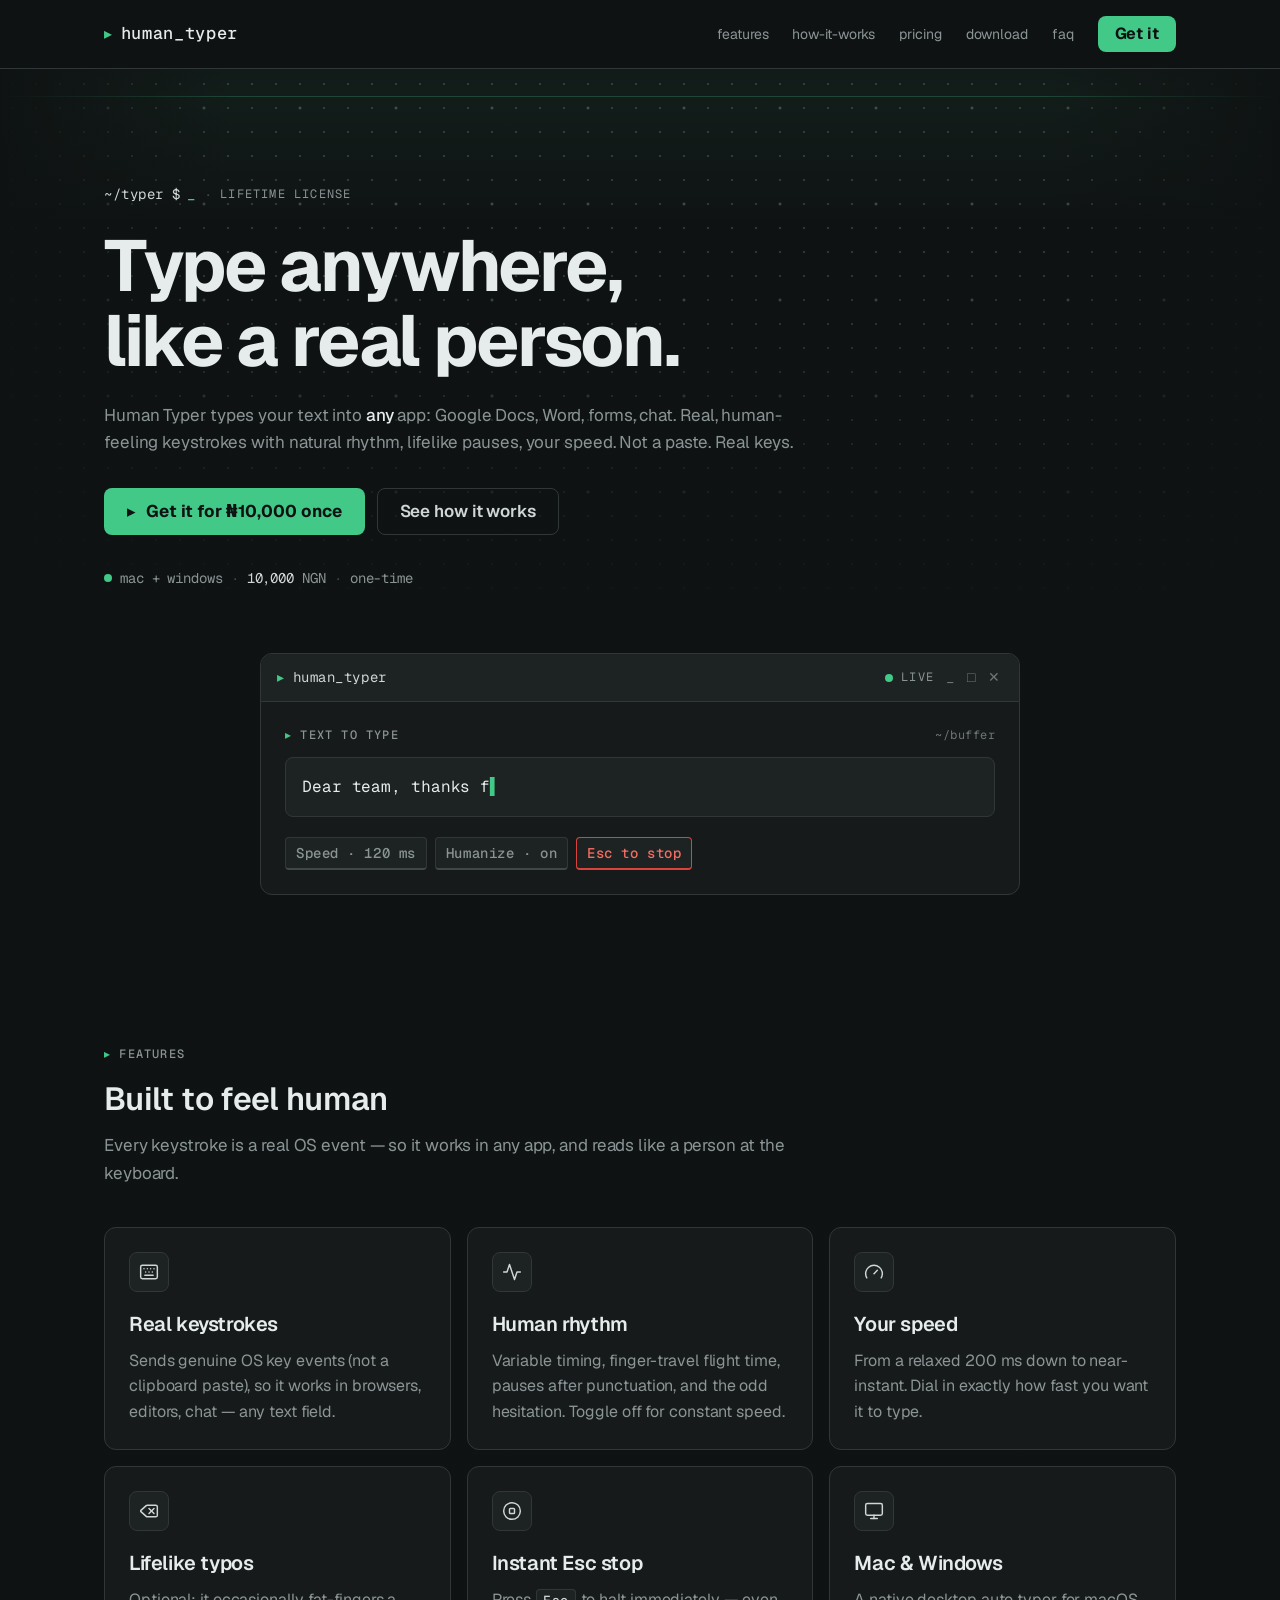
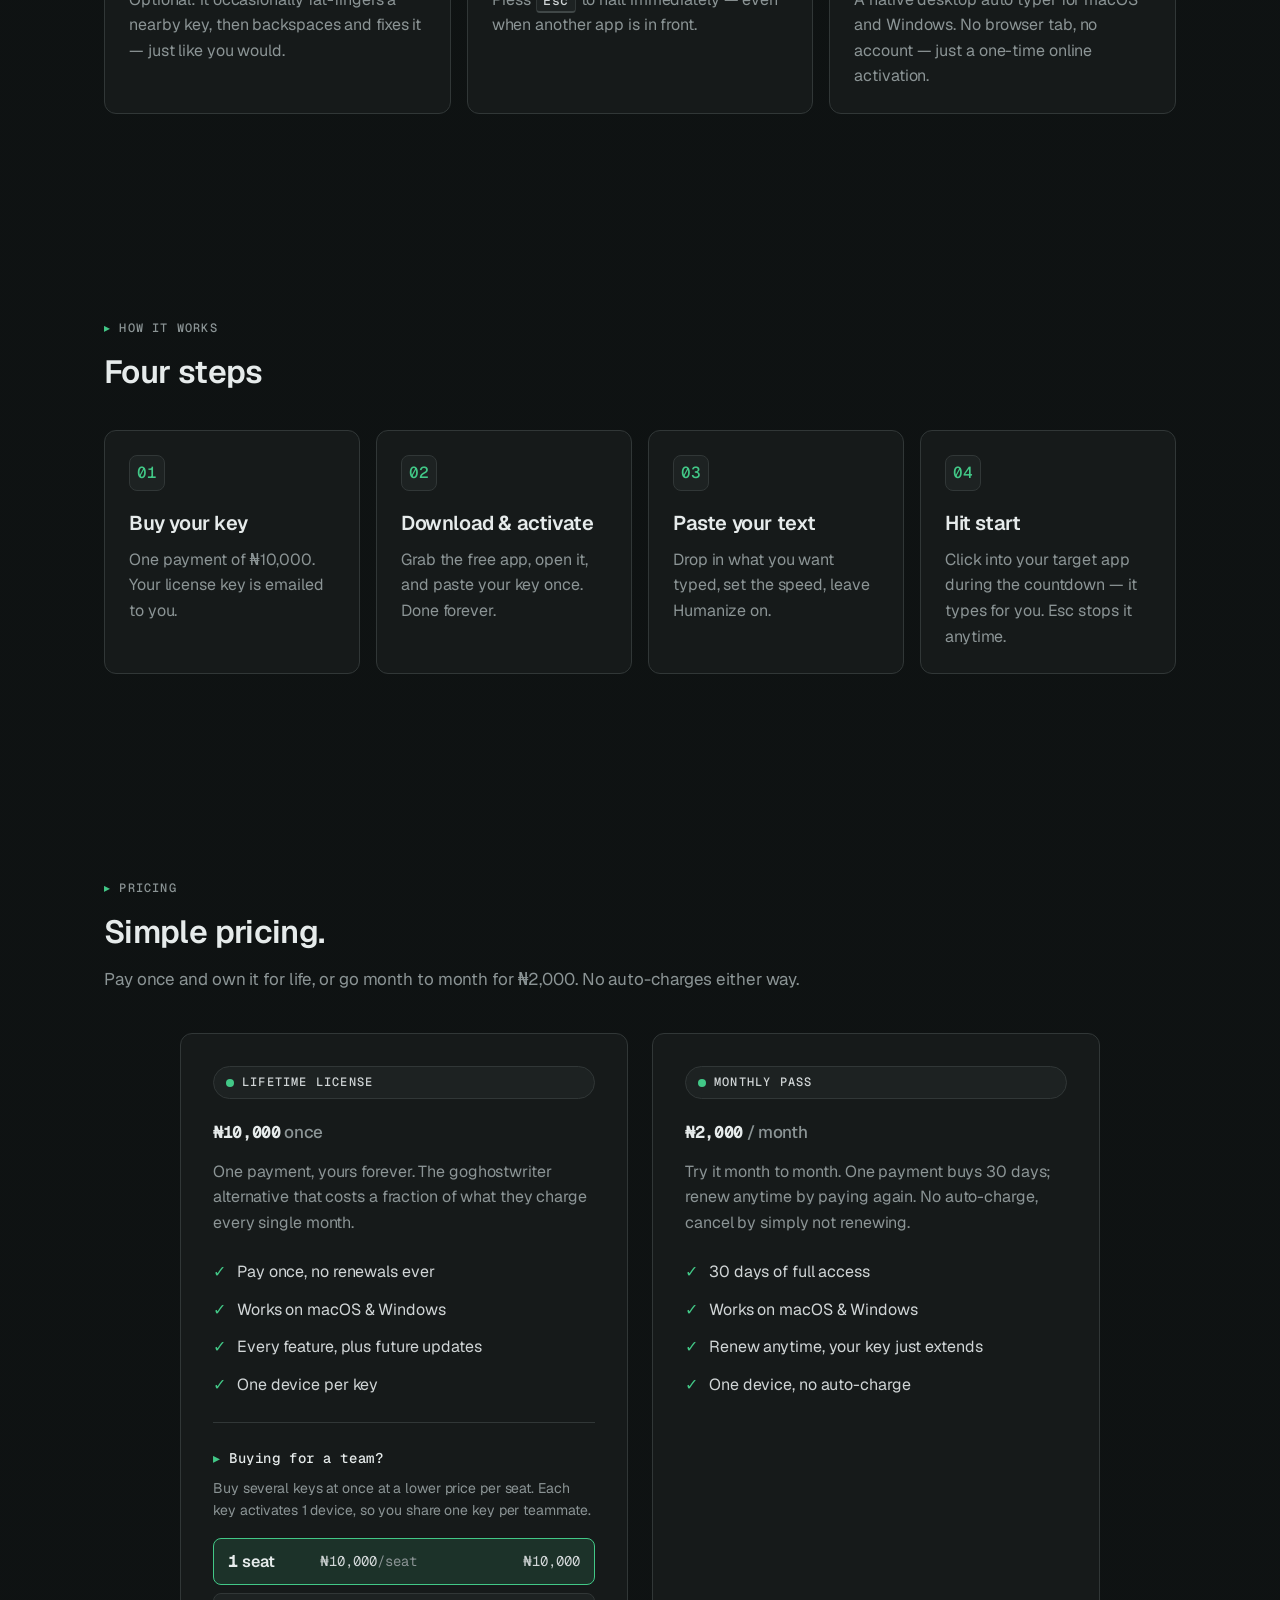
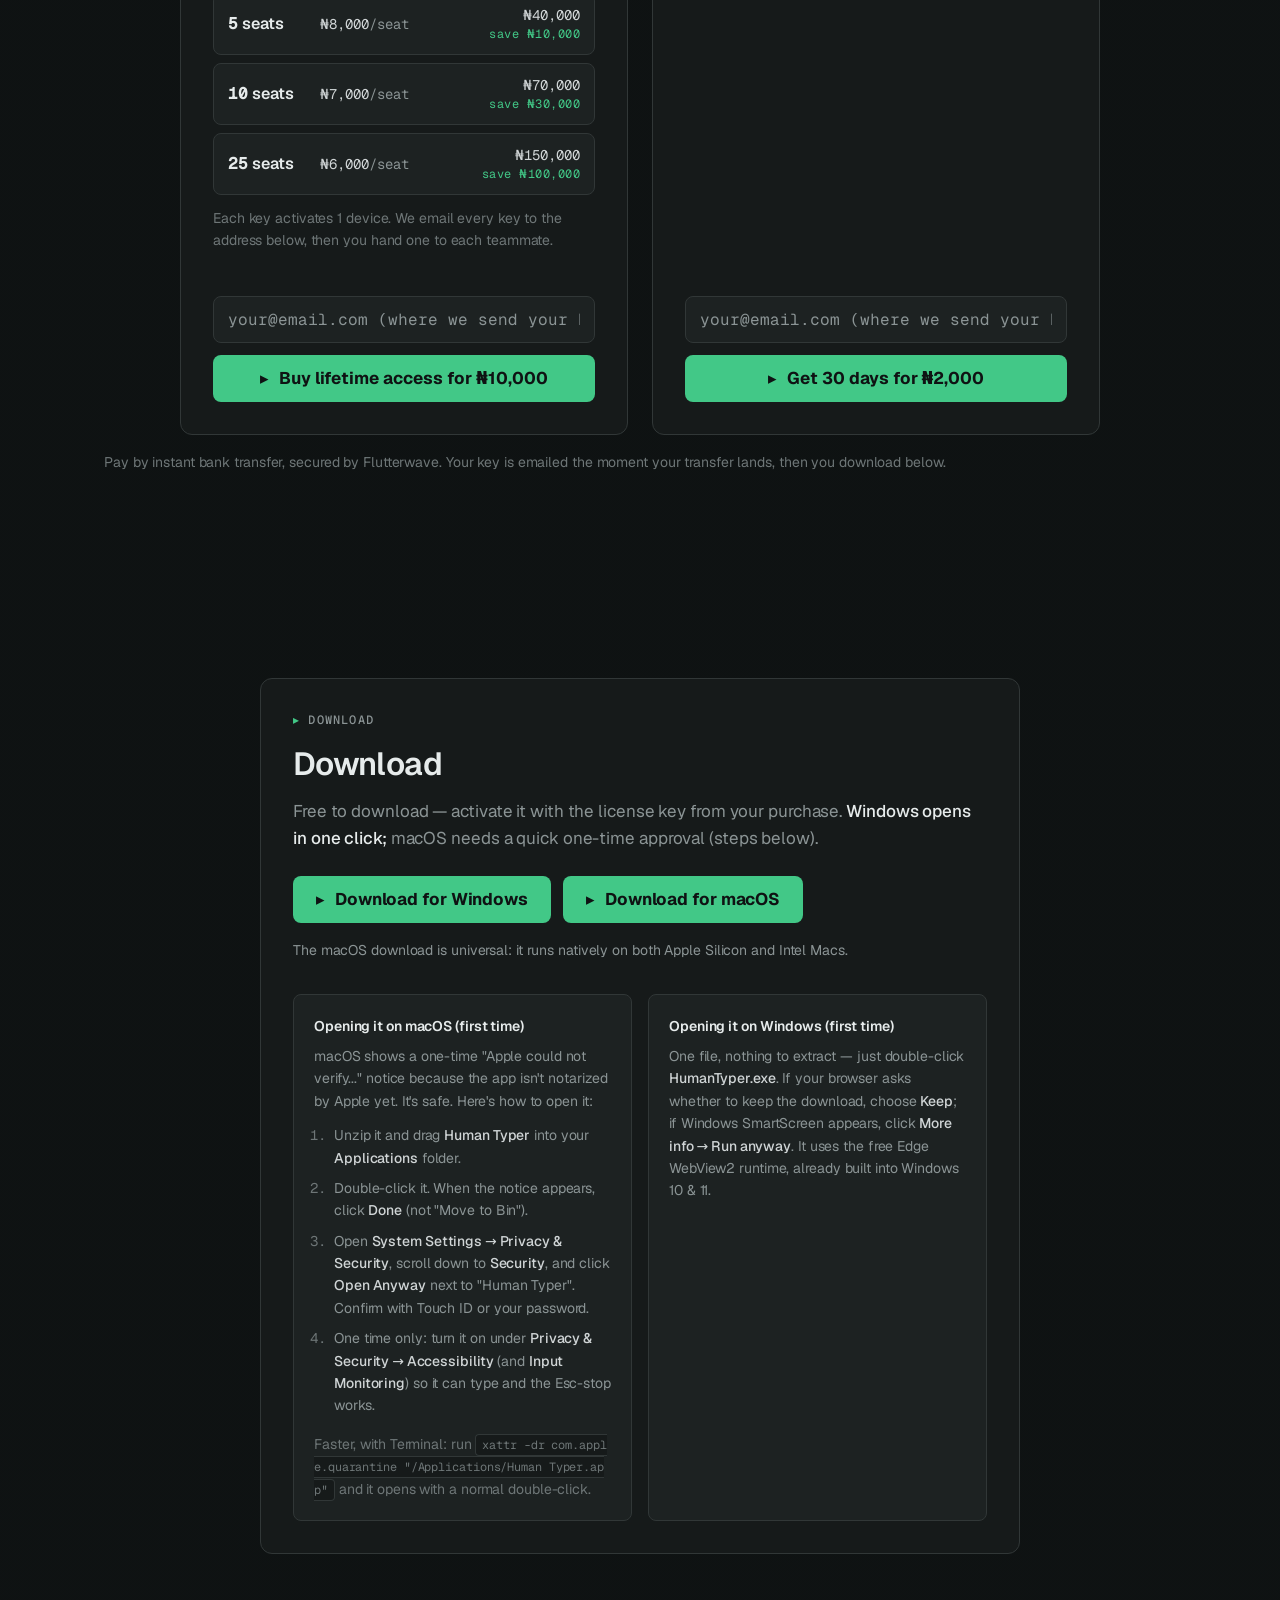
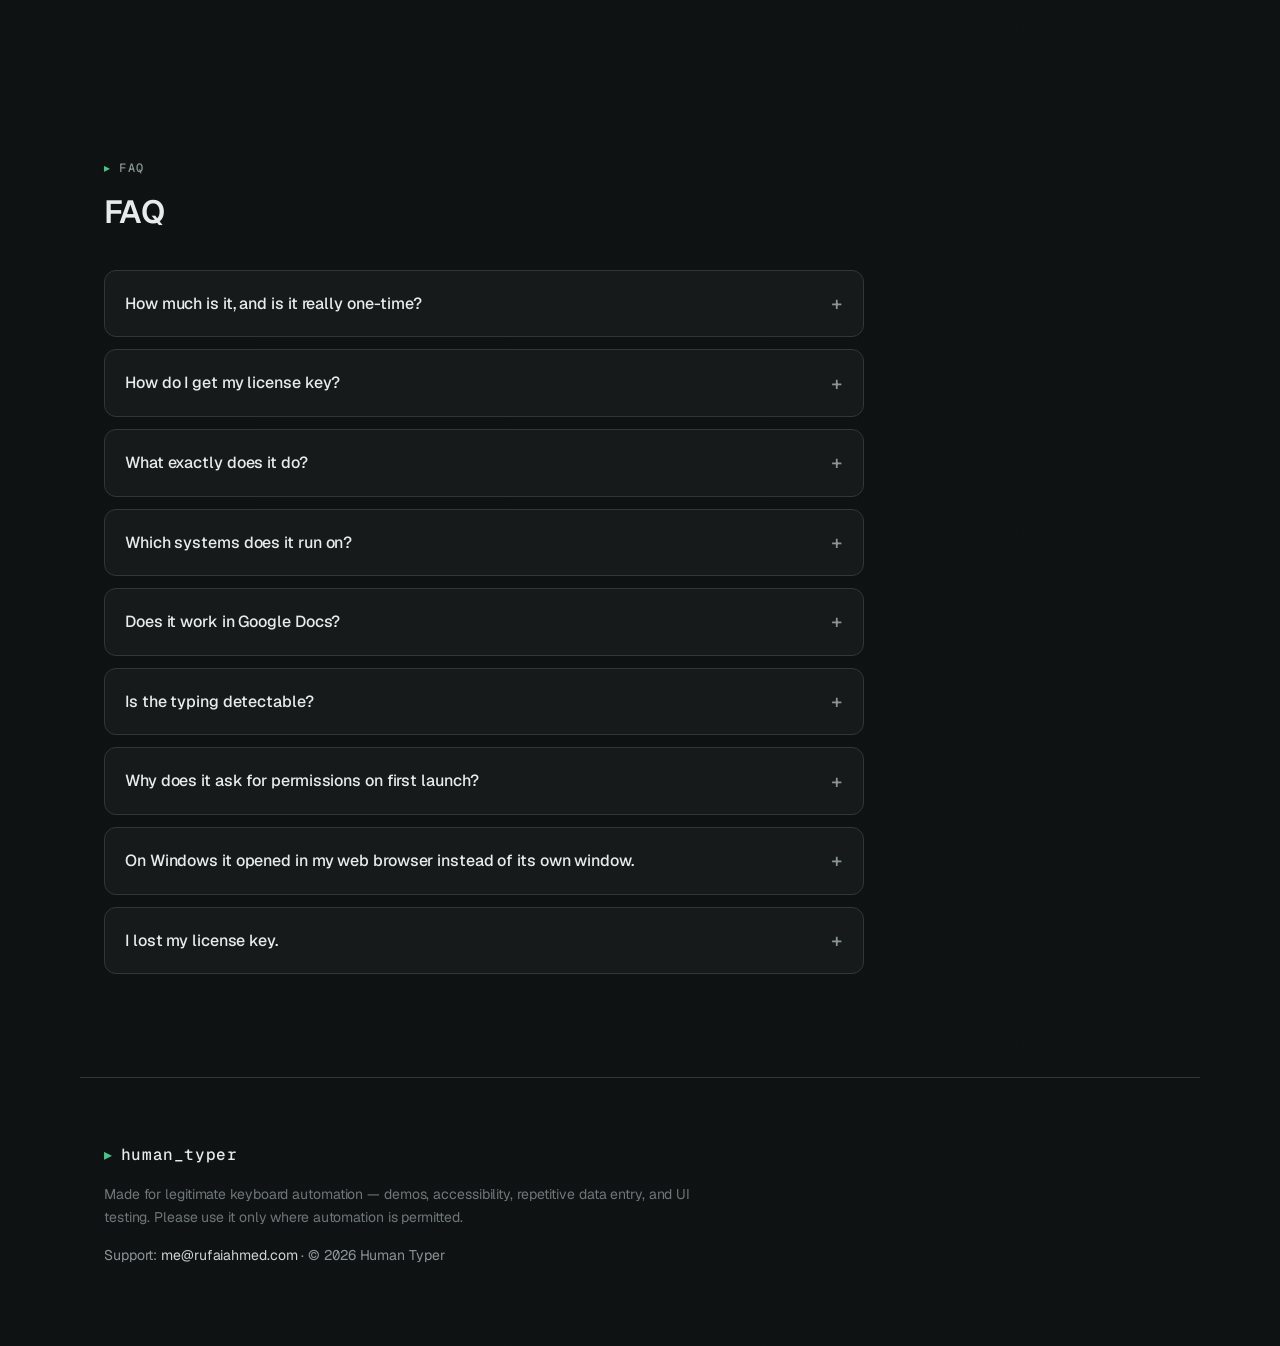
==== commit fb2310c5: "Landing: switch payments to Flutterwave v4 (pay by bank transfer) v4 has no hosted checkout yet, so " ====
--- a/landing/index.html
+++ b/landing/index.html
@@ -80,7 +80,7 @@
         {
           "@type": "Question",
           "name": "How do I get my license key?",
-          "acceptedAnswer": { "@type": "Answer", "text": "After you pay with Paystack, your key is emailed to the address you enter at checkout. Download the app, open it, and paste the key once to activate it forever on that machine." }
+          "acceptedAnswer": { "@type": "Answer", "text": "Tap Buy, then transfer the exact amount to the one-time bank account shown (secured by Flutterwave). Your key is emailed to the address you entered the moment the transfer lands. Download the app, open it, and paste the key once to activate it on that machine." }
         },
         {
           "@type": "Question",
@@ -343,7 +343,7 @@
                     </div>
                 </div>
             </div>
-            <p class="price-foot">Secure checkout by Paystack. Your key is emailed after payment, then you download below.</p>
+            <p class="price-foot">Pay by instant bank transfer, secured by Flutterwave. Your key is emailed the moment your transfer lands, then you download below.</p>
         </section>
 
         <!-- Download -->
@@ -391,7 +391,7 @@
                 </details>
                 <details>
                     <summary>How do I get my license key?</summary>
-                    <p>After you pay with Paystack, your key is emailed to the address you enter at checkout. Download the app, open it, and paste the key once to activate it forever on that machine.</p>
+                    <p>Tap Buy, then transfer the exact amount to the one-time bank account shown (secured by Flutterwave). Your key is emailed to the address you entered the moment the transfer lands. Download the app, open it, and paste the key once to activate it on that machine.</p>
                 </details>
                 <details>
                     <summary>What exactly does it do?</summary>
@@ -438,7 +438,6 @@
         </p>
     </footer>
 
-    <script src="https://js.paystack.co/v1/inline.js"></script>
     <script src="app.js"></script>
 </body>
 </html>
--- a/landing/styles.css
+++ b/landing/styles.css
@@ -1022,3 +1022,77 @@
     body { background-image: none; }
   }
 }
+
+/* ============================================================
+   TRANSFER PANEL (Flutterwave pay-with-bank-transfer checkout)
+   ============================================================ */
+.transfer-panel{
+  margin-top:var(--s-4);
+  padding:var(--s-4) var(--s-5);
+  background:var(--surface-2);
+  border:1px solid var(--border);
+  border-radius:var(--r-card, 12px);
+  font-family:var(--font-mono);
+  font-size:var(--text-sm);
+}
+.tp-row{
+  display:flex;
+  align-items:center;
+  gap:var(--s-3);
+  padding:var(--s-2) 0;
+  border-bottom:1px solid var(--border);
+}
+.tp-row:last-of-type{ border-bottom:none; }
+.tp-label{
+  flex:0 0 92px;
+  color:var(--text-subtle);
+  text-transform:uppercase;
+  font-size:var(--text-eyebrow);
+  letter-spacing:var(--ls-eyebrow);
+}
+.tp-value{ color:var(--text); }
+.tp-amount{
+  color:var(--accent);
+  font-weight:var(--fw-bold);
+  font-size:var(--text-xl, 1.4rem);
+}
+.tp-account{
+  font-size:var(--text-lg);
+  font-weight:var(--fw-medium);
+  letter-spacing:0.08em;
+}
+.tp-copy{
+  margin-left:auto;
+  padding:2px 10px;
+  font:inherit;
+  font-size:var(--text-sm);
+  color:var(--text-secondary);
+  background:var(--surface-3);
+  border:1px solid var(--border-strong);
+  border-radius:6px;
+  cursor:pointer;
+}
+.tp-copy:hover{ color:var(--text); border-color:var(--accent); }
+.tp-status{
+  display:flex;
+  align-items:center;
+  gap:var(--s-2);
+  margin-top:var(--s-3);
+  color:var(--text-muted);
+}
+.tp-status .dot{
+  width:8px; height:8px; border-radius:50%;
+  background:var(--accent);
+}
+.tp-timer{ color:var(--text-subtle); }
+.tp-hint{
+  margin-top:var(--s-3);
+  color:var(--text-subtle);
+  font-size:var(--text-eyebrow);
+  line-height:1.6;
+}
+.tp-ref{ user-select:all; }
+@media (max-width:430px){
+  .tp-label{ flex-basis:70px; }
+  .tp-amount{ font-size:var(--text-lg); }
+}
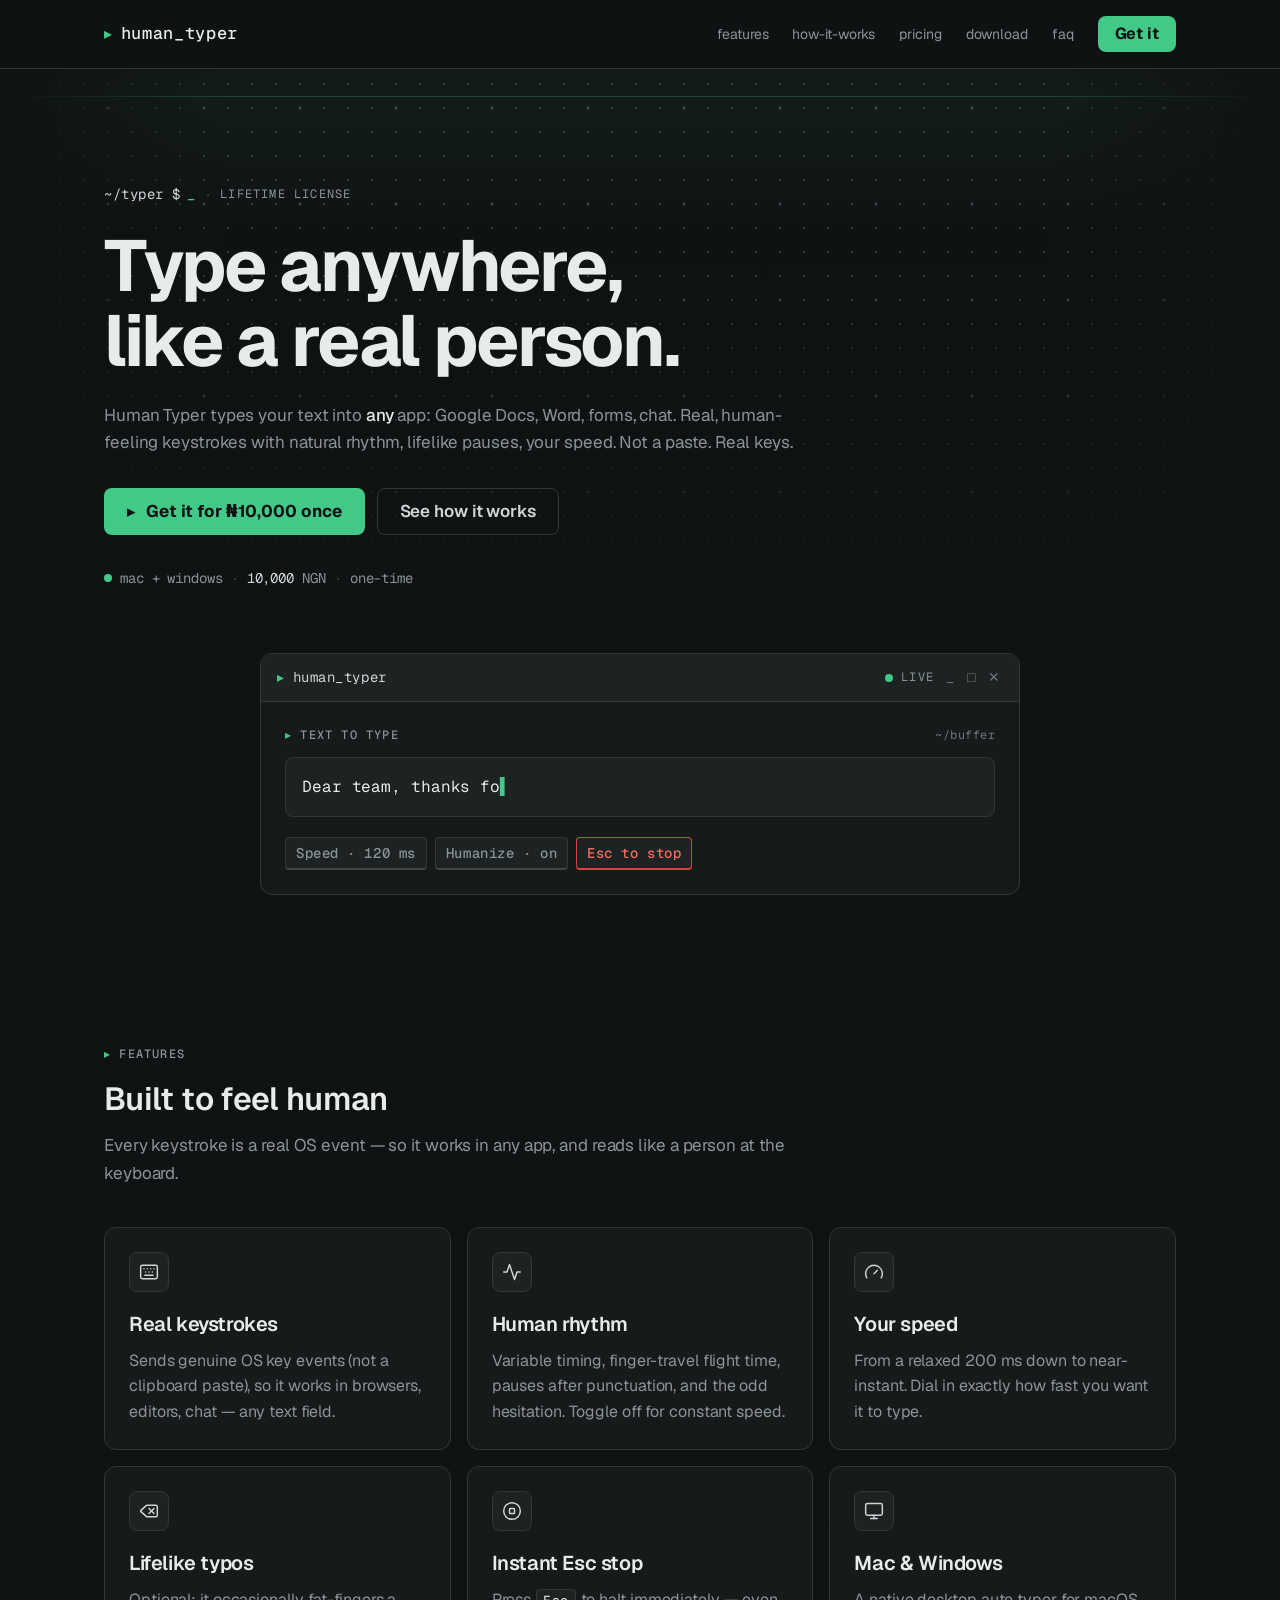
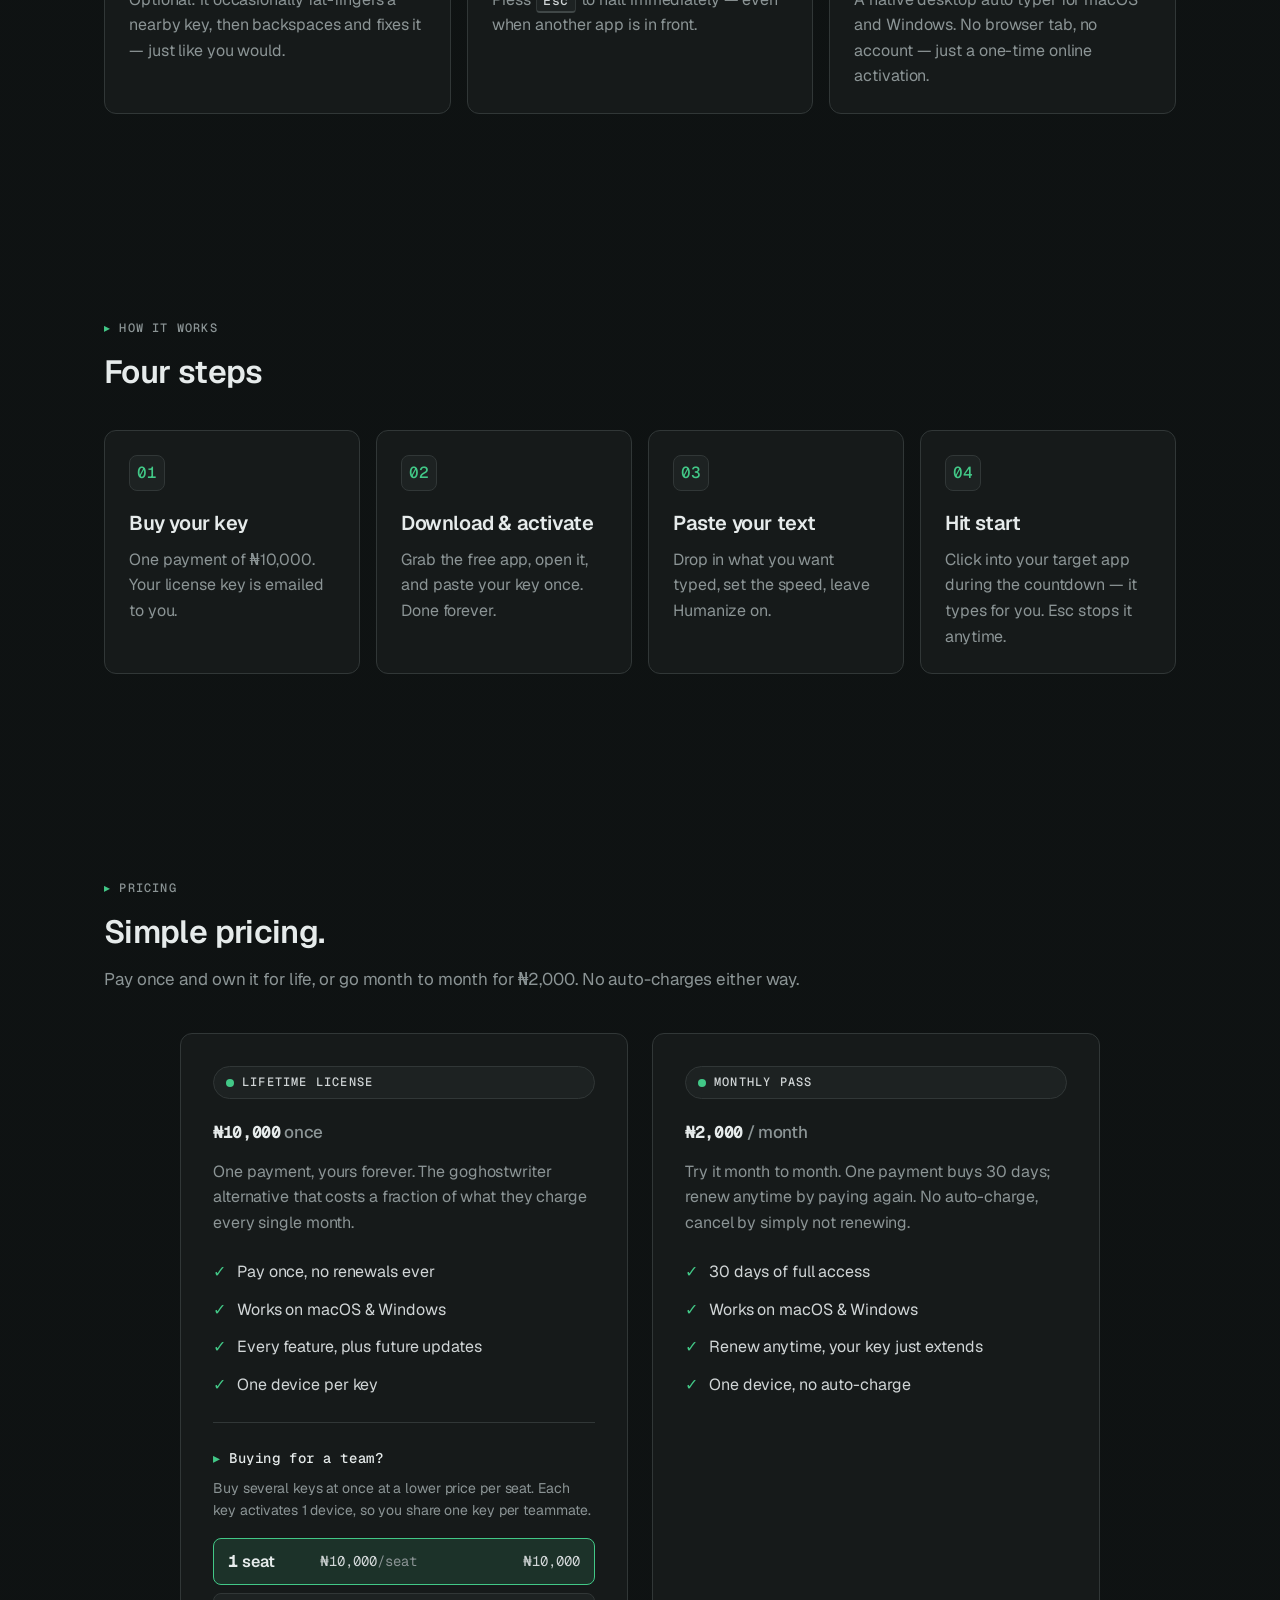
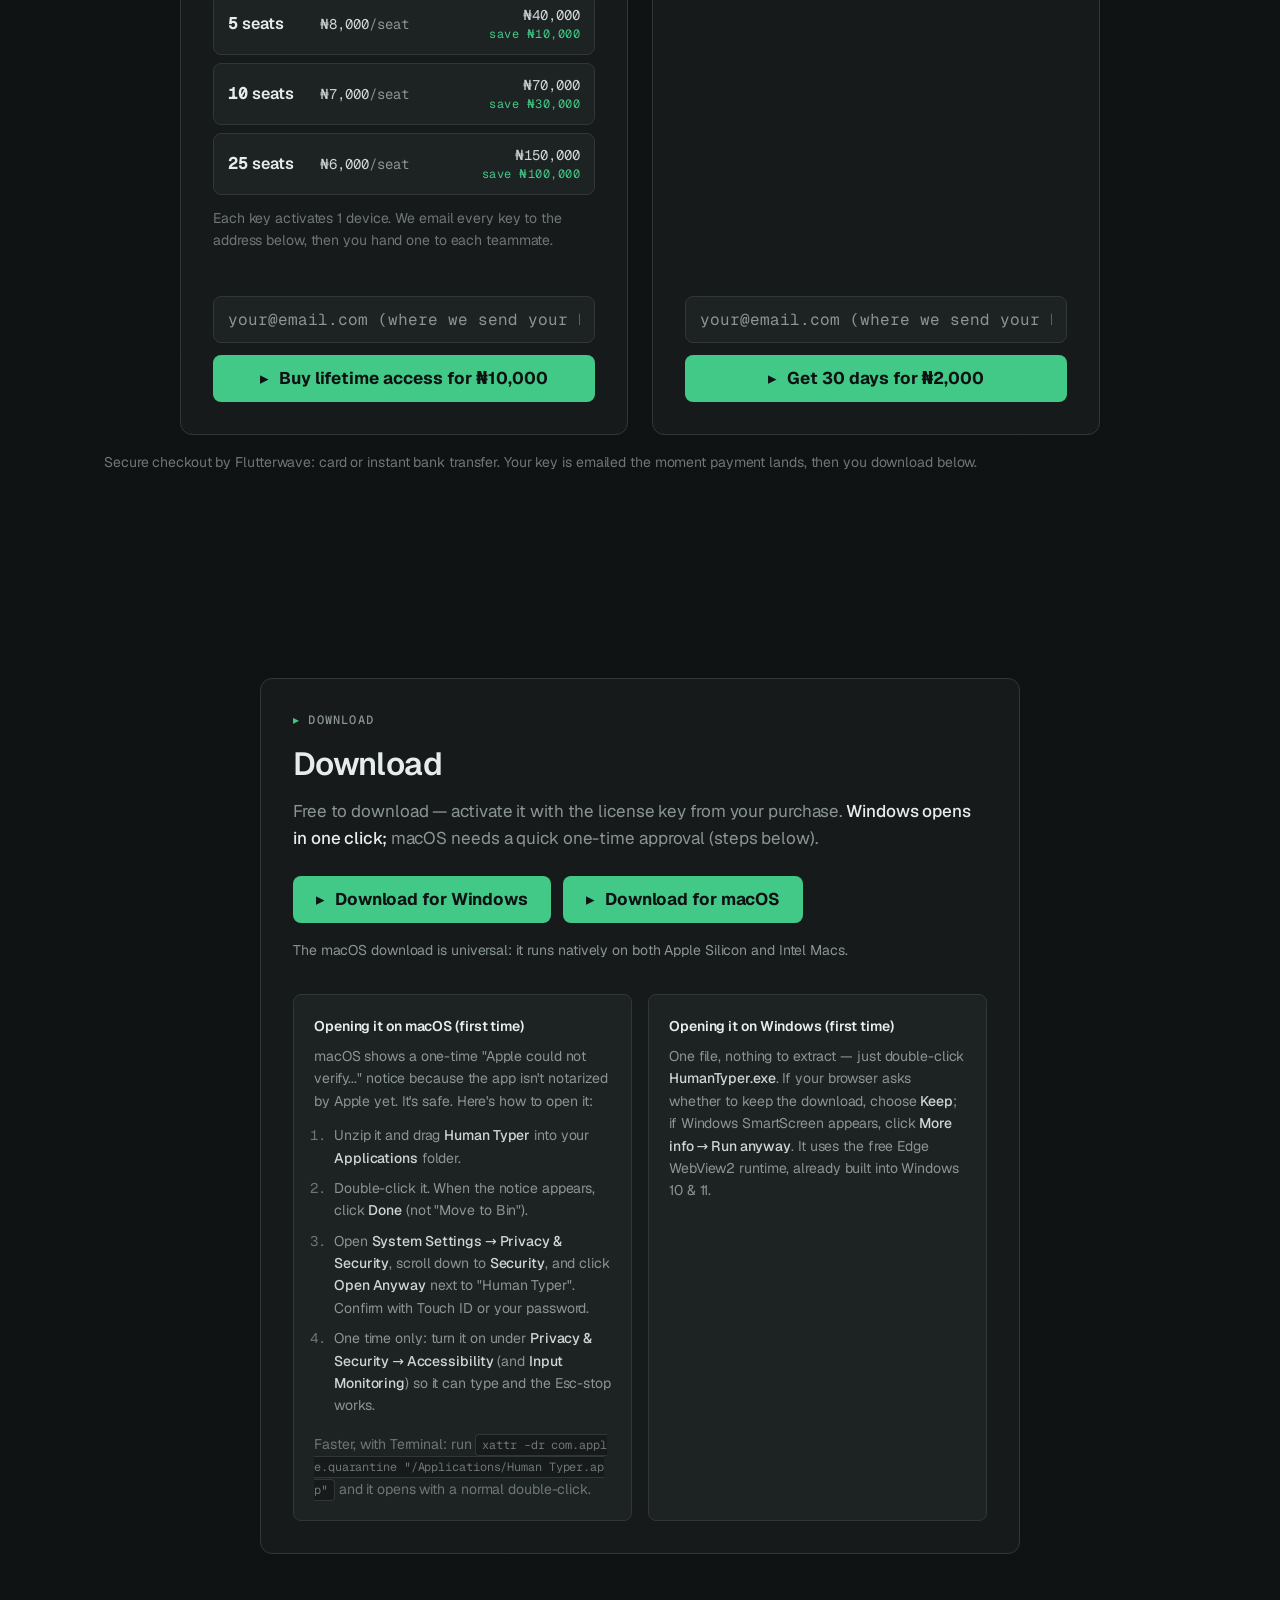
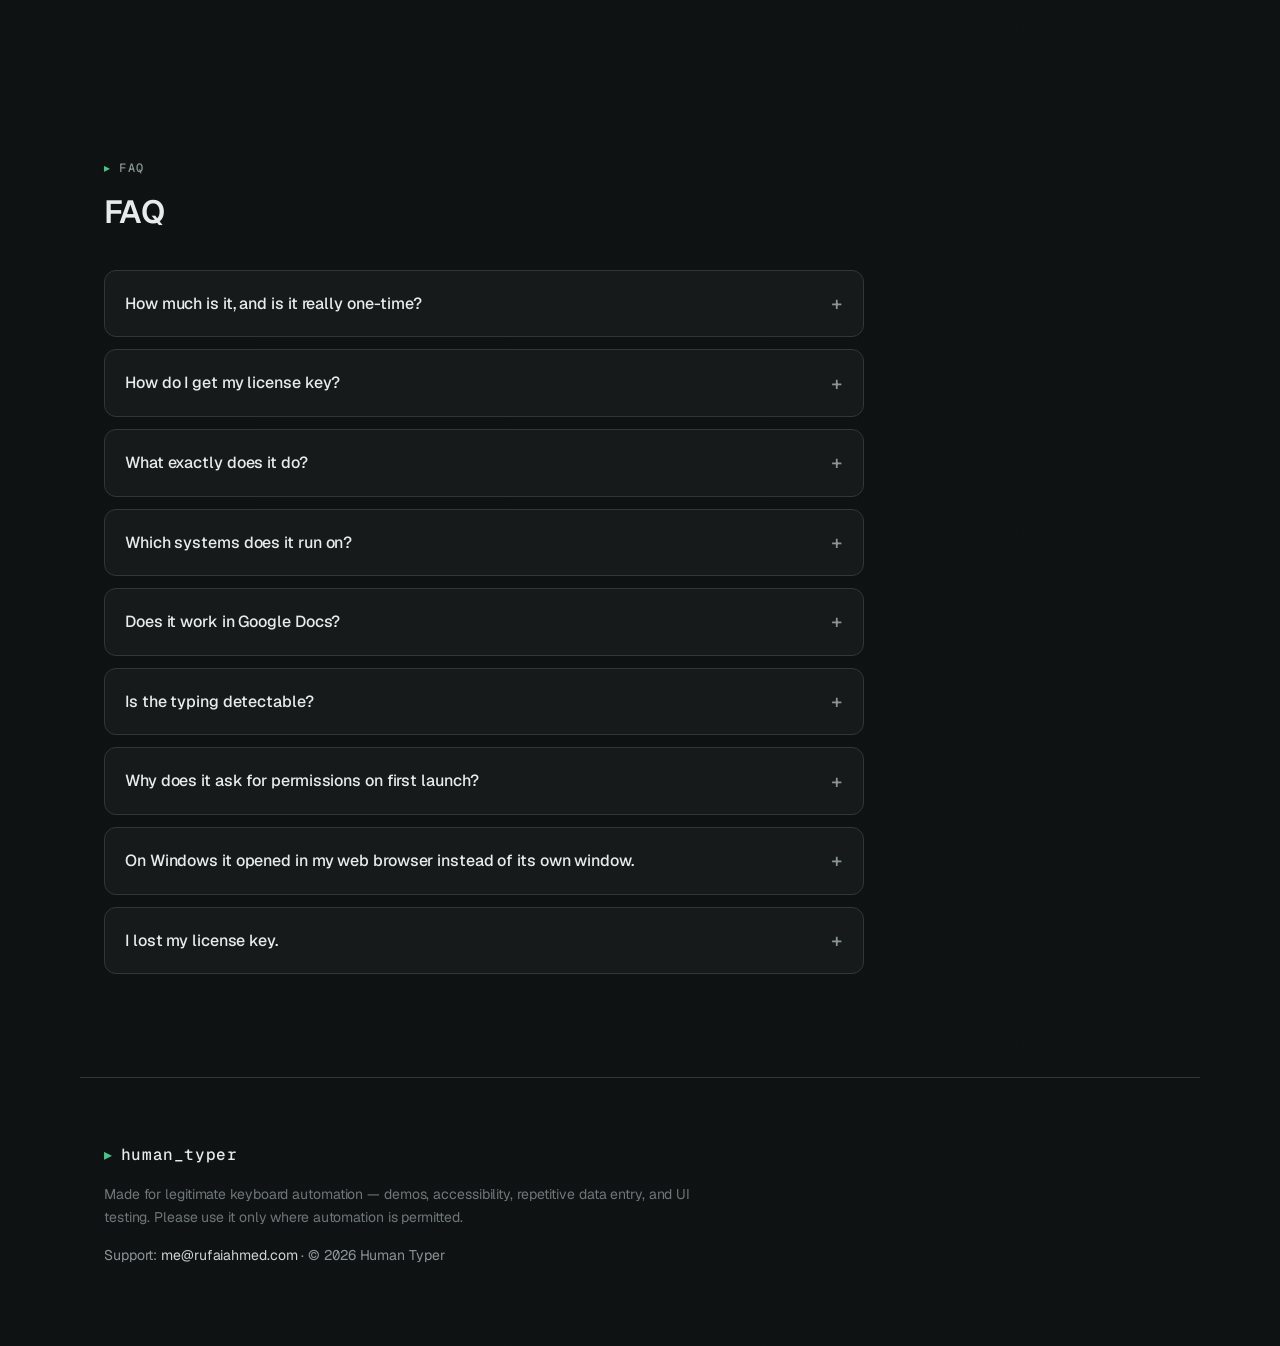
==== commit 3db9f695: "Landing: Flutterwave Standard hosted checkout (v3) with v4 transfer fallback /api/checkout returns a" ====
--- a/landing/index.html
+++ b/landing/index.html
@@ -80,7 +80,7 @@
         {
           "@type": "Question",
           "name": "How do I get my license key?",
-          "acceptedAnswer": { "@type": "Answer", "text": "Tap Buy, then transfer the exact amount to the one-time bank account shown (secured by Flutterwave). Your key is emailed to the address you entered the moment the transfer lands. Download the app, open it, and paste the key once to activate it on that machine." }
+          "acceptedAnswer": { "@type": "Answer", "text": "Tap Buy and pay on Flutterwave's secure page, by card or instant bank transfer. Your key is emailed to the address you entered the moment payment lands. Download the app, open it, and paste the key once to activate it on that machine." }
         },
         {
           "@type": "Question",
@@ -343,7 +343,7 @@
                     </div>
                 </div>
             </div>
-            <p class="price-foot">Pay by instant bank transfer, secured by Flutterwave. Your key is emailed the moment your transfer lands, then you download below.</p>
+            <p class="price-foot">Secure checkout by Flutterwave: card or instant bank transfer. Your key is emailed the moment payment lands, then you download below.</p>
         </section>
 
         <!-- Download -->
@@ -391,7 +391,7 @@
                 </details>
                 <details>
                     <summary>How do I get my license key?</summary>
-                    <p>Tap Buy, then transfer the exact amount to the one-time bank account shown (secured by Flutterwave). Your key is emailed to the address you entered the moment the transfer lands. Download the app, open it, and paste the key once to activate it on that machine.</p>
+                    <p>Tap Buy and pay on Flutterwave's secure page, by card or instant bank transfer. Your key is emailed to the address you entered the moment payment lands. Download the app, open it, and paste the key once to activate it on that machine.</p>
                 </details>
                 <details>
                     <summary>What exactly does it do?</summary>
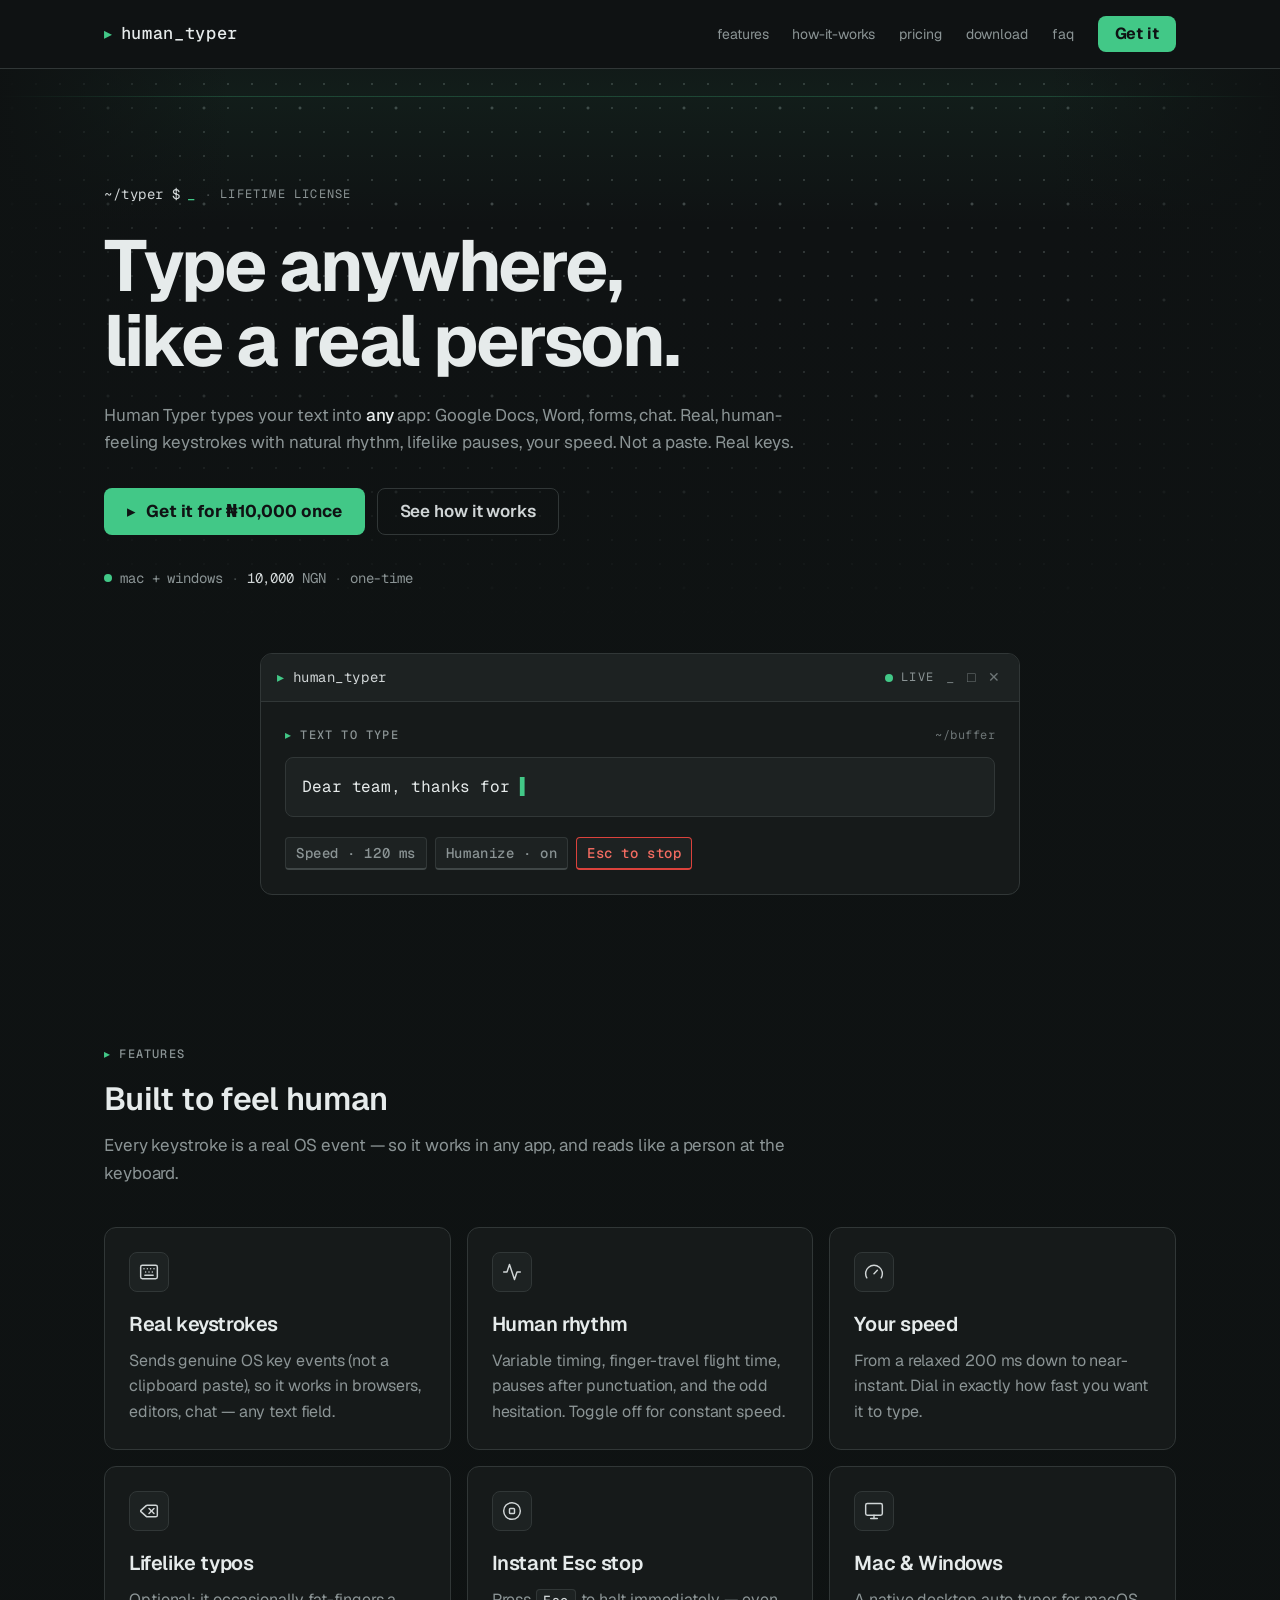
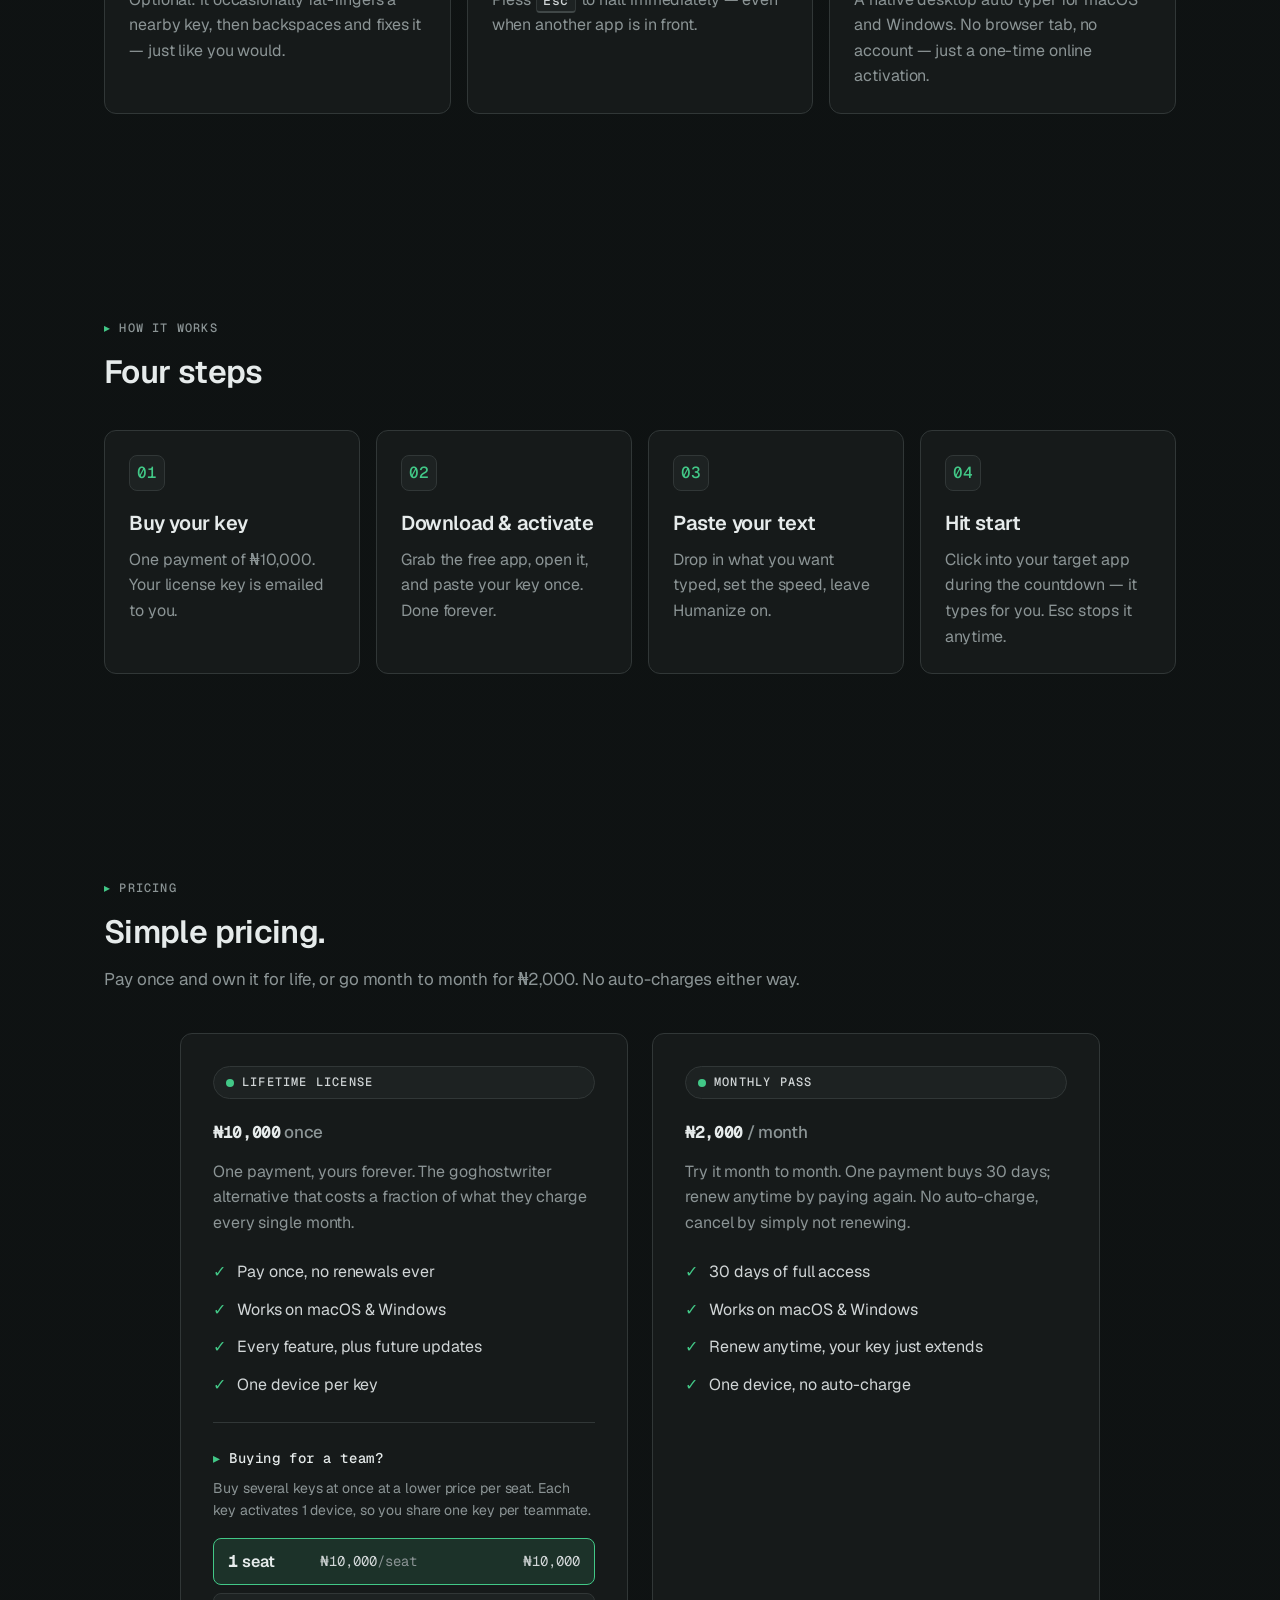
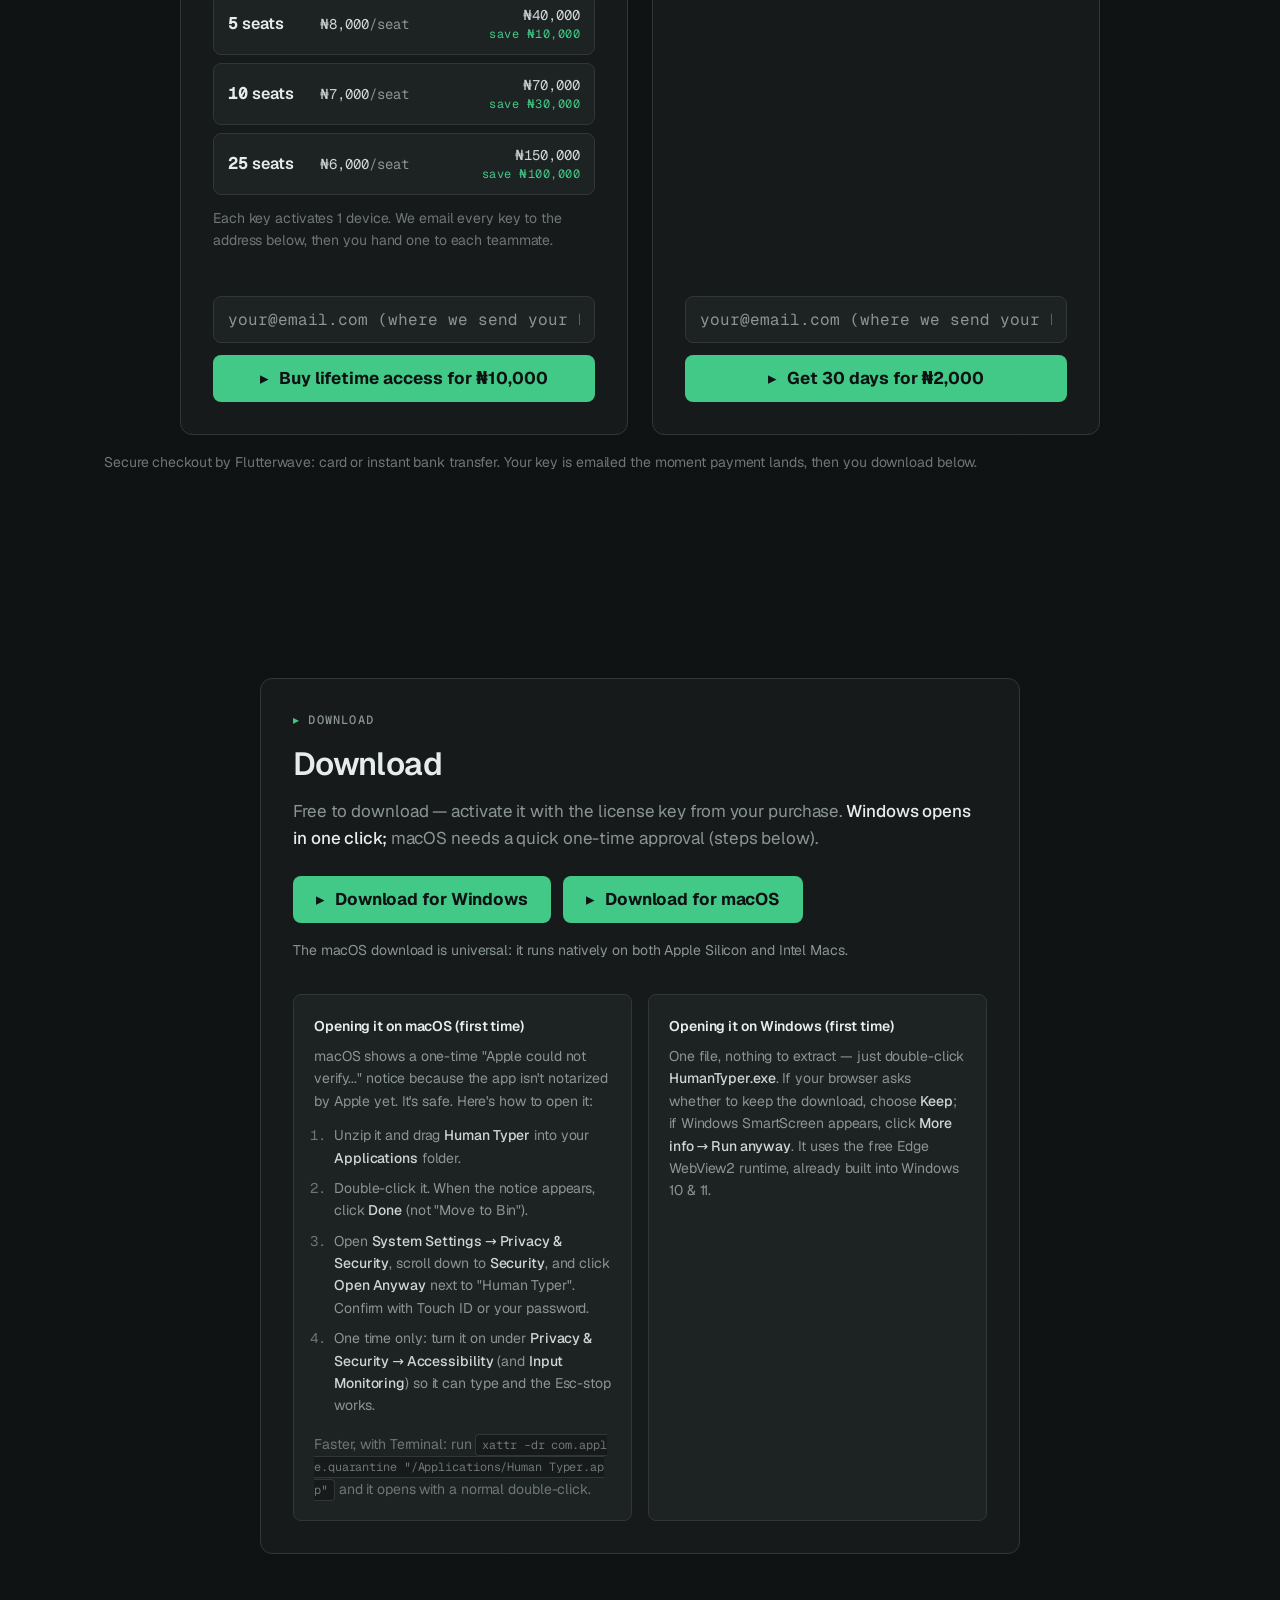
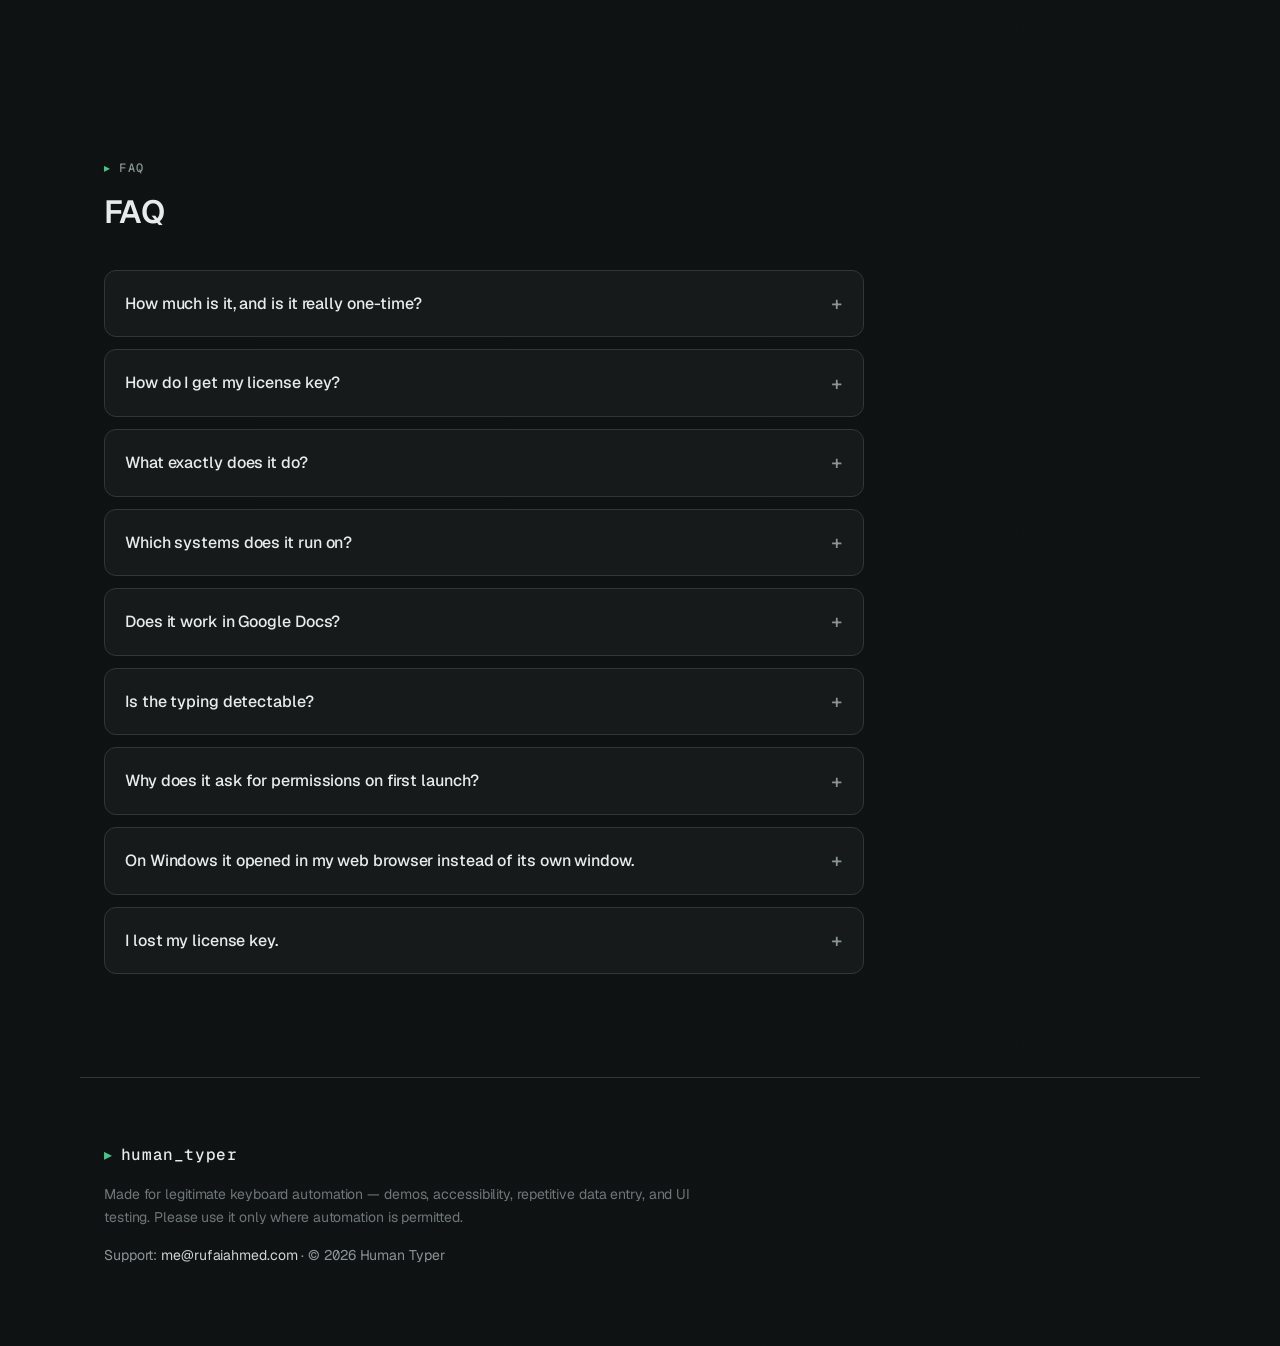
==== commit d5ab4679: "Landing: Microsoft Clarity" ====
--- a/landing/index.html
+++ b/landing/index.html
@@ -119,6 +119,15 @@
         }
       ]
     }
+    </script>
+
+    <!-- Microsoft Clarity (heatmaps + session recordings), public pages only -->
+    <script type="text/javascript">
+    (function(c,l,a,r,i,t,y){
+        c[a]=c[a]||function(){(c[a].q=c[a].q||[]).push(arguments)};
+        t=l.createElement(r);t.async=1;t.src="https://www.clarity.ms/tag/"+i;
+        y=l.getElementsByTagName(r)[0];y.parentNode.insertBefore(t,y);
+    })(window, document, "clarity", "script", "xj69b09mov");
     </script>
 </head>
 <body>
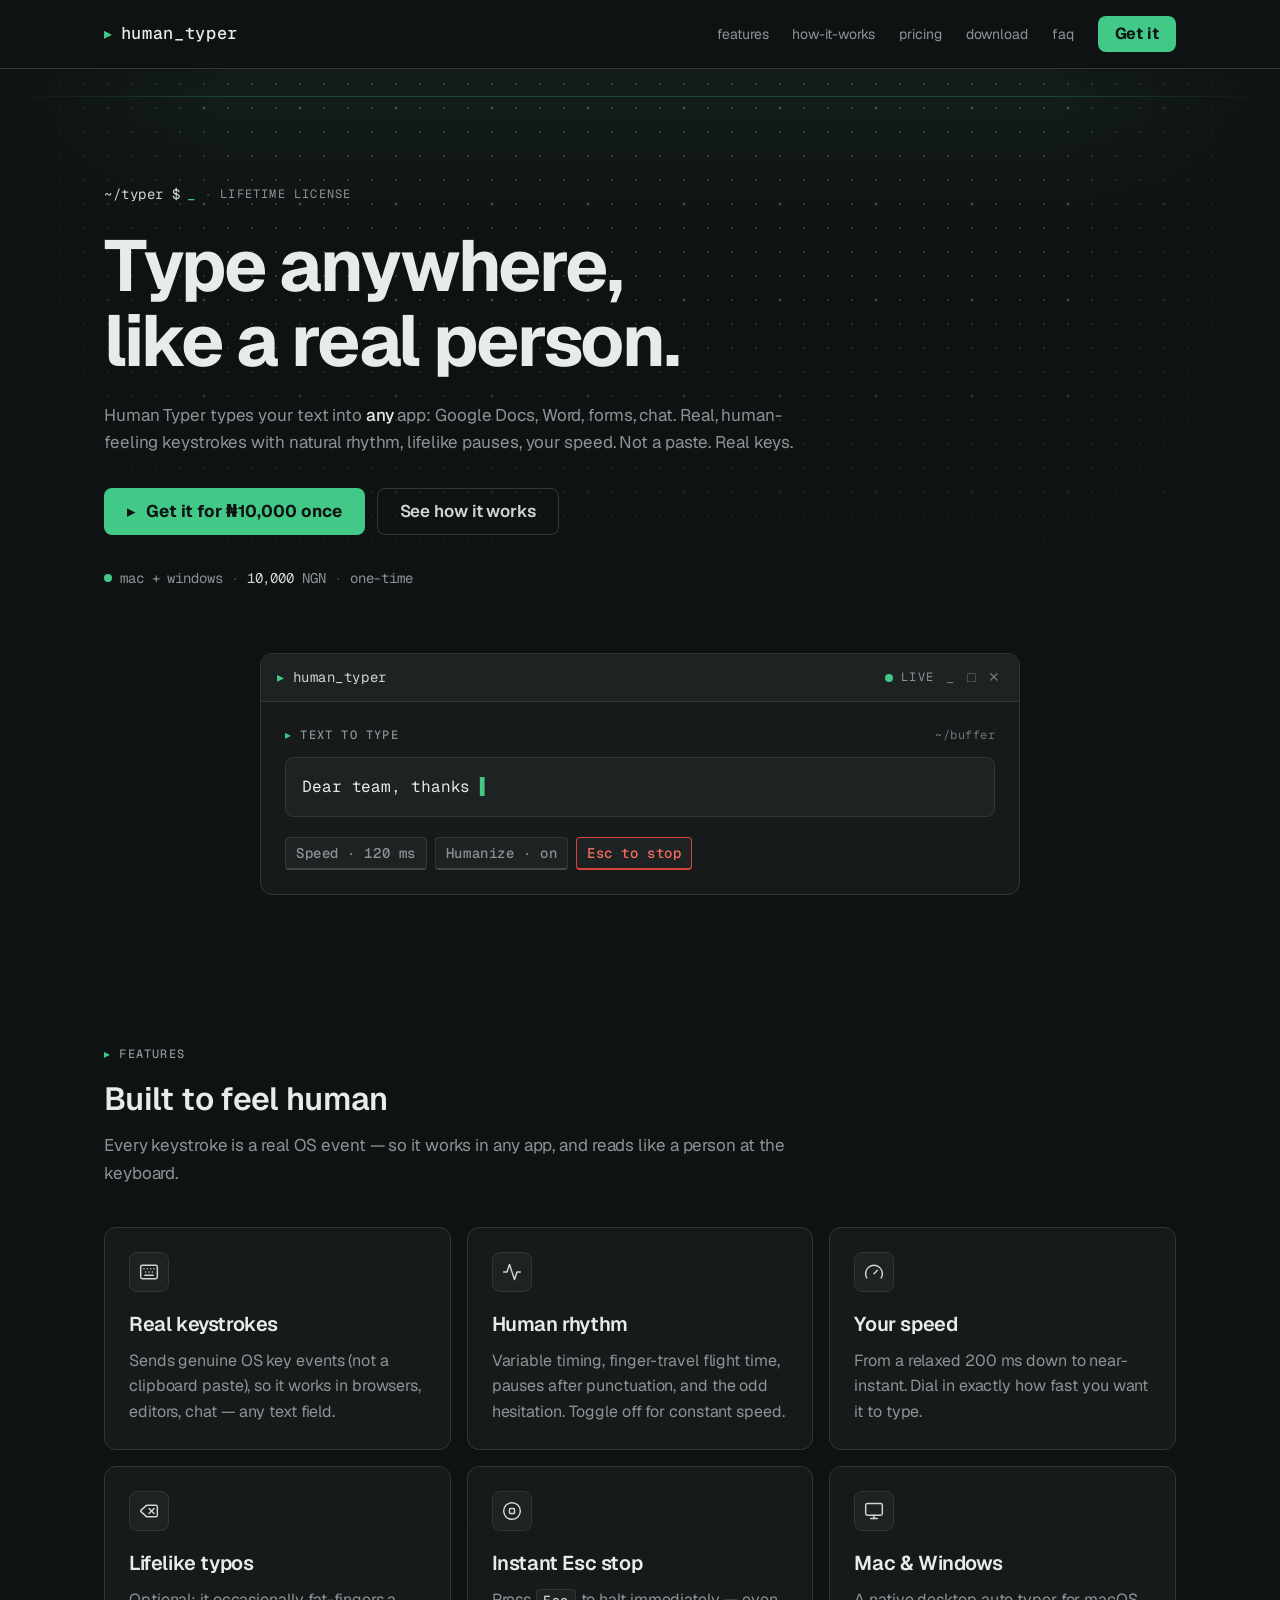
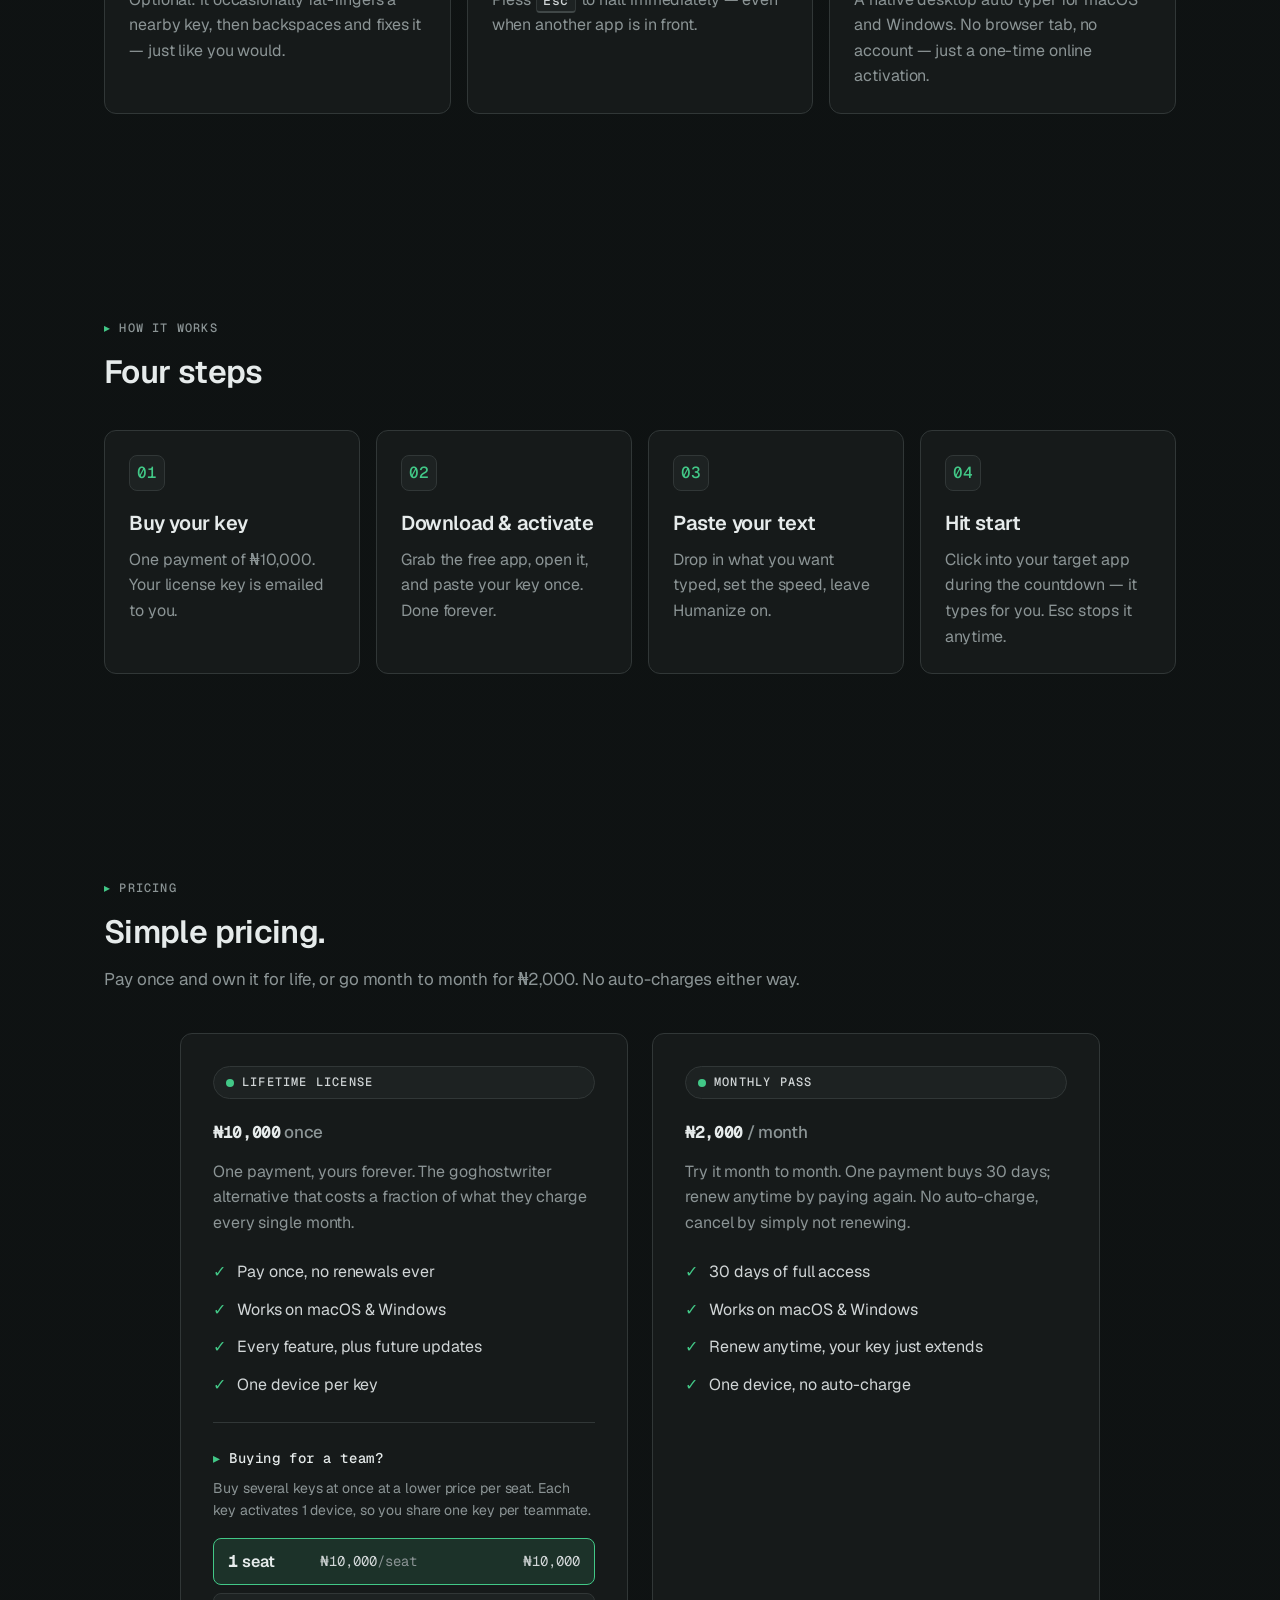
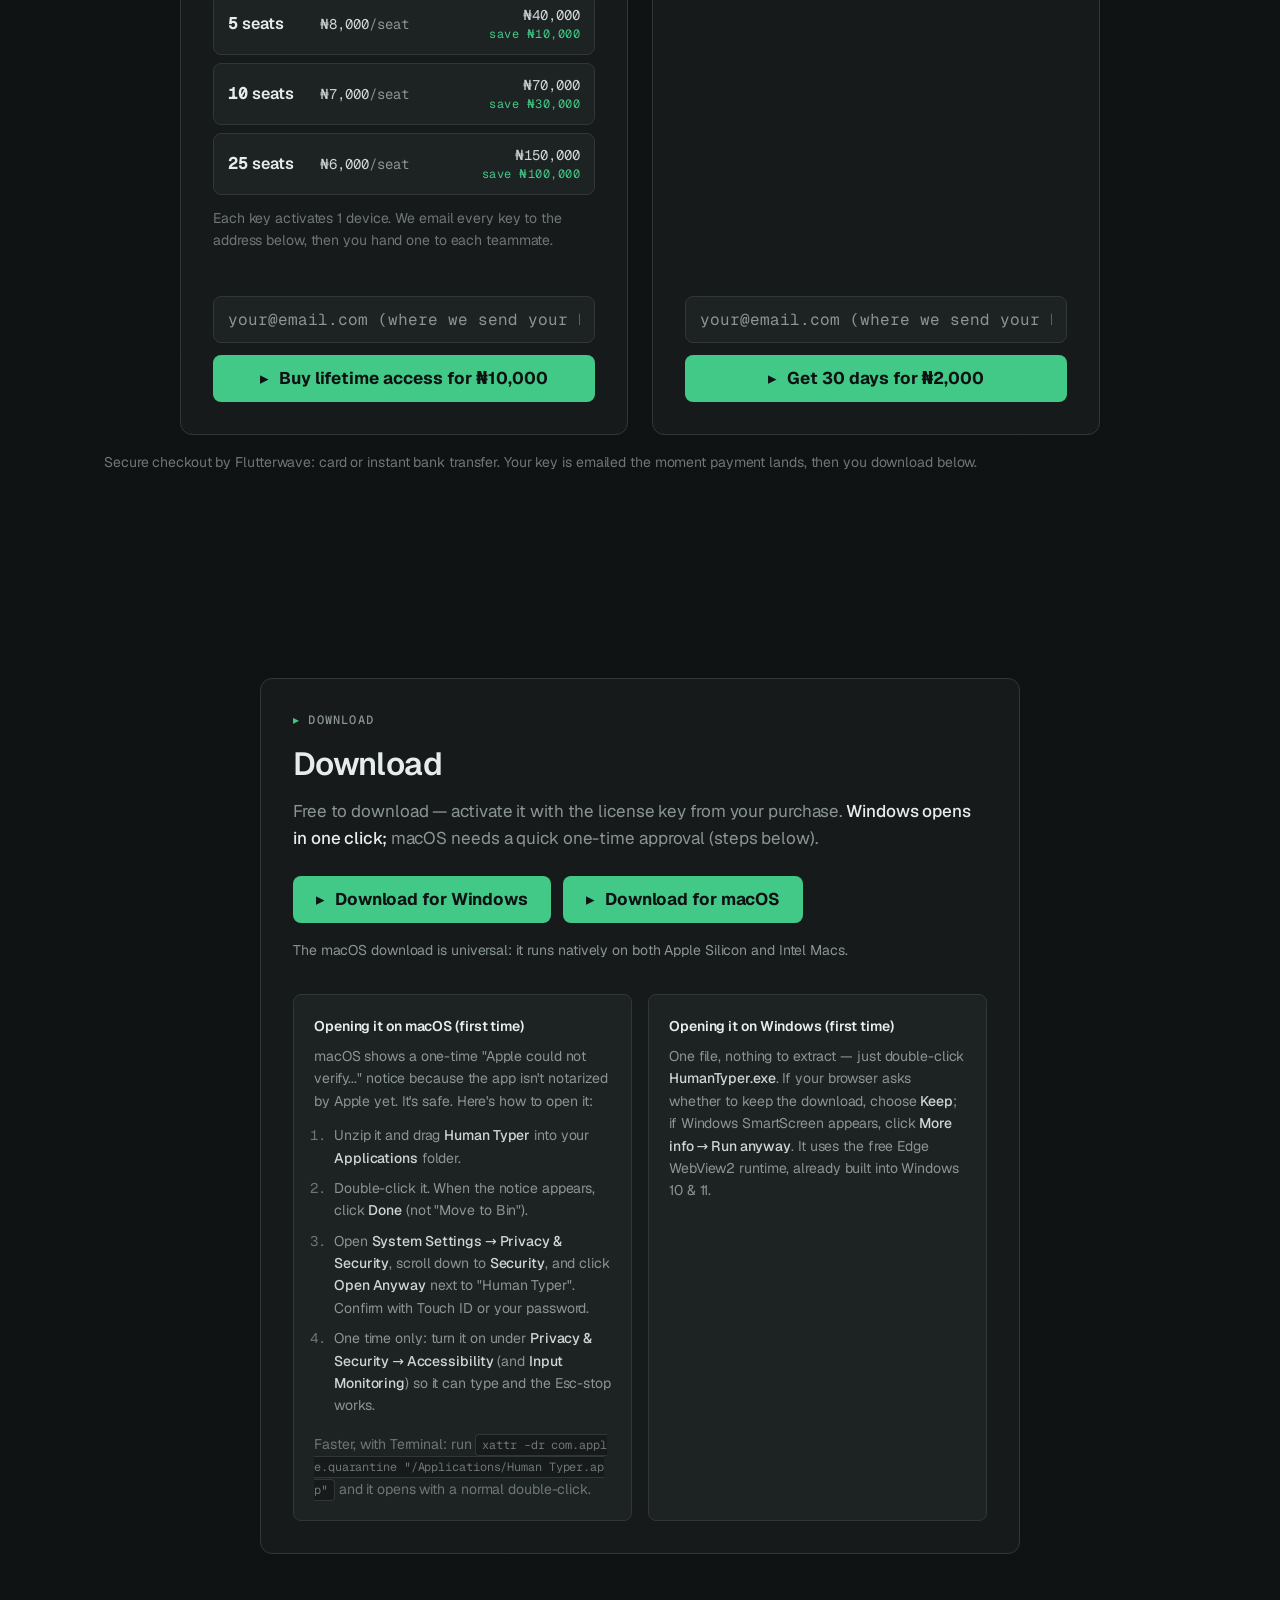
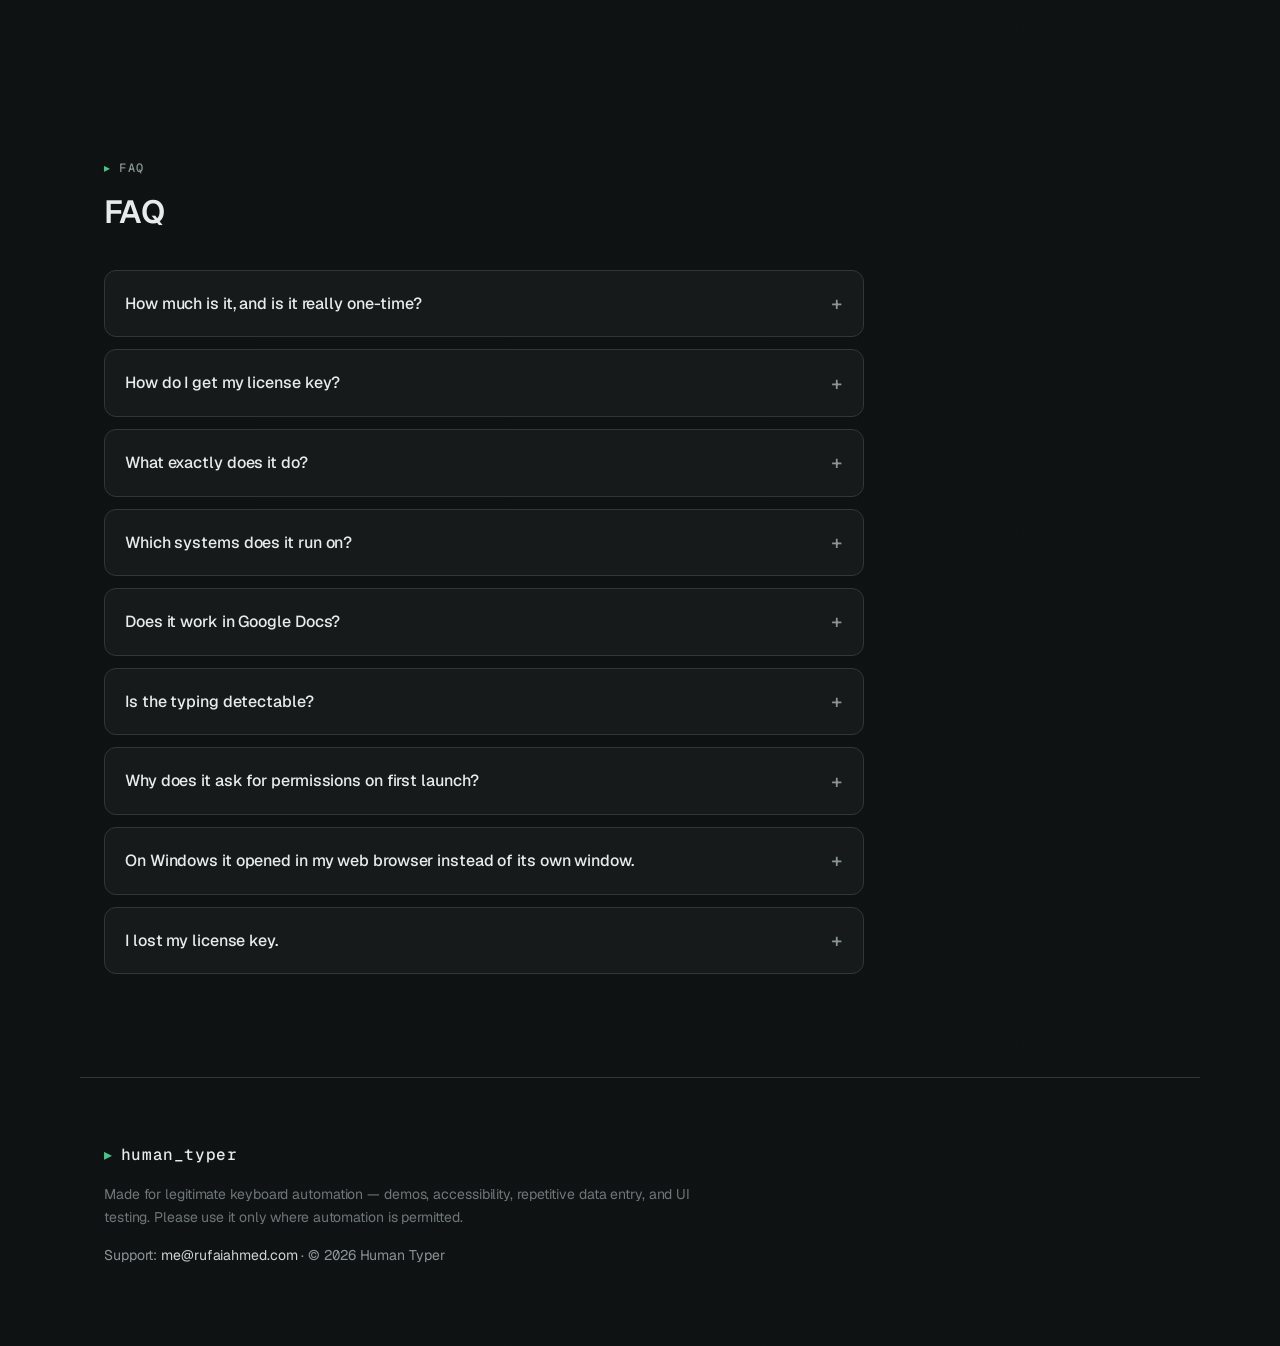
==== commit 93c805b3: "Landing: Umami analytics + conversion funnel events buy-clicked (plan/seats), checkout-started (mode" ====
--- a/landing/index.html
+++ b/landing/index.html
@@ -121,6 +121,8 @@
     }
     </script>
 
+    <!-- Umami (traffic + conversion funnel), public pages only -->
+    <script defer src="https://cloud.umami.is/script.js" data-website-id="94eb0ac7-4018-4a36-a6d6-d4c7f472faaf"></script>
     <!-- Microsoft Clarity (heatmaps + session recordings), public pages only -->
     <script type="text/javascript">
     (function(c,l,a,r,i,t,y){
@@ -362,8 +364,8 @@
                 <h2 class="section-title">Download</h2>
                 <p class="section-sub">Free to download — activate it with the license key from your purchase. <strong>Windows opens in one click;</strong> macOS needs a quick one-time approval (steps below).</p>
                 <div class="dl-buttons">
-                    <a class="btn btn-primary btn-lg" href="/api/download?os=windows" rel="noopener">Download for Windows</a>
-                    <a class="btn btn-primary btn-lg" href="/api/download?os=mac" rel="noopener">Download for macOS</a>
+                    <a class="btn btn-primary btn-lg" href="/api/download?os=windows" rel="noopener" data-umami-event="download" data-umami-event-os="windows">Download for Windows</a>
+                    <a class="btn btn-primary btn-lg" href="/api/download?os=mac" rel="noopener" data-umami-event="download" data-umami-event-os="mac">Download for macOS</a>
                 </div>
                 <p class="dl-alt">The macOS download is universal: it runs natively on both Apple Silicon and Intel Macs.</p>
 
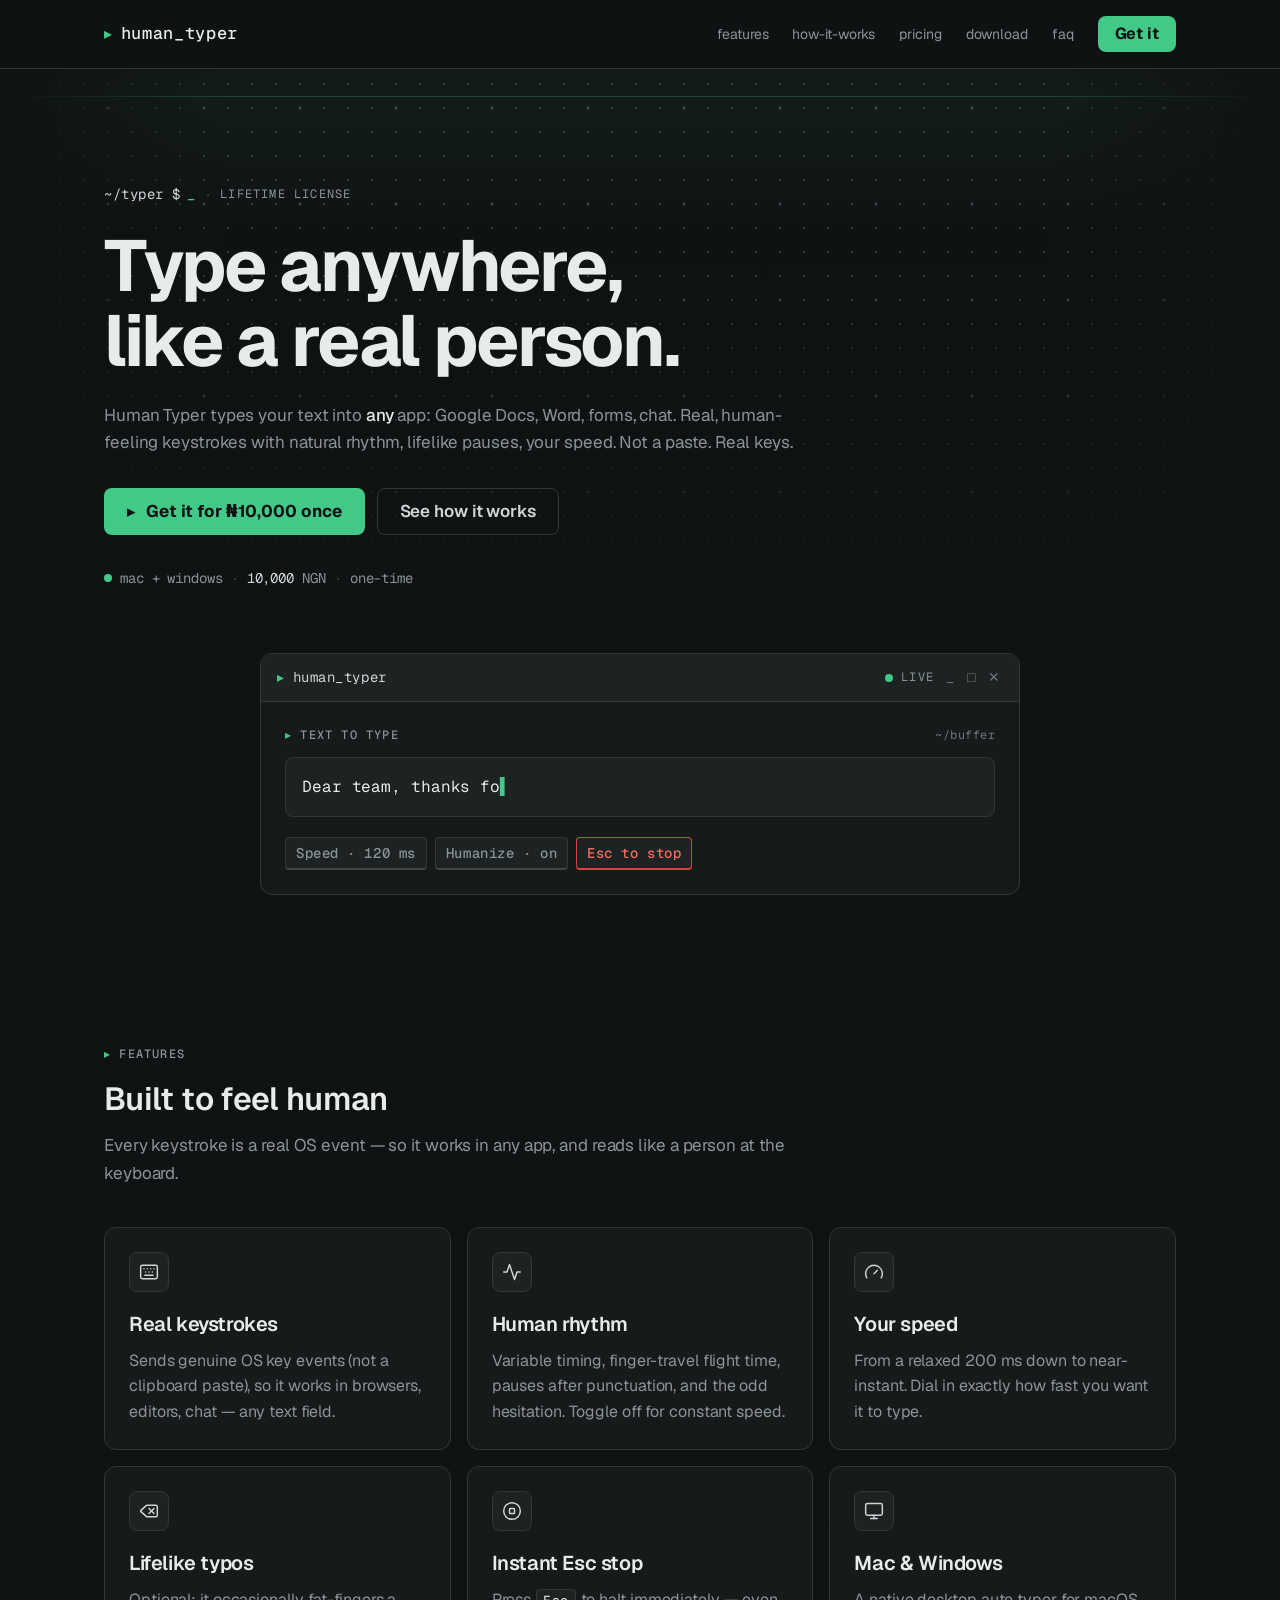
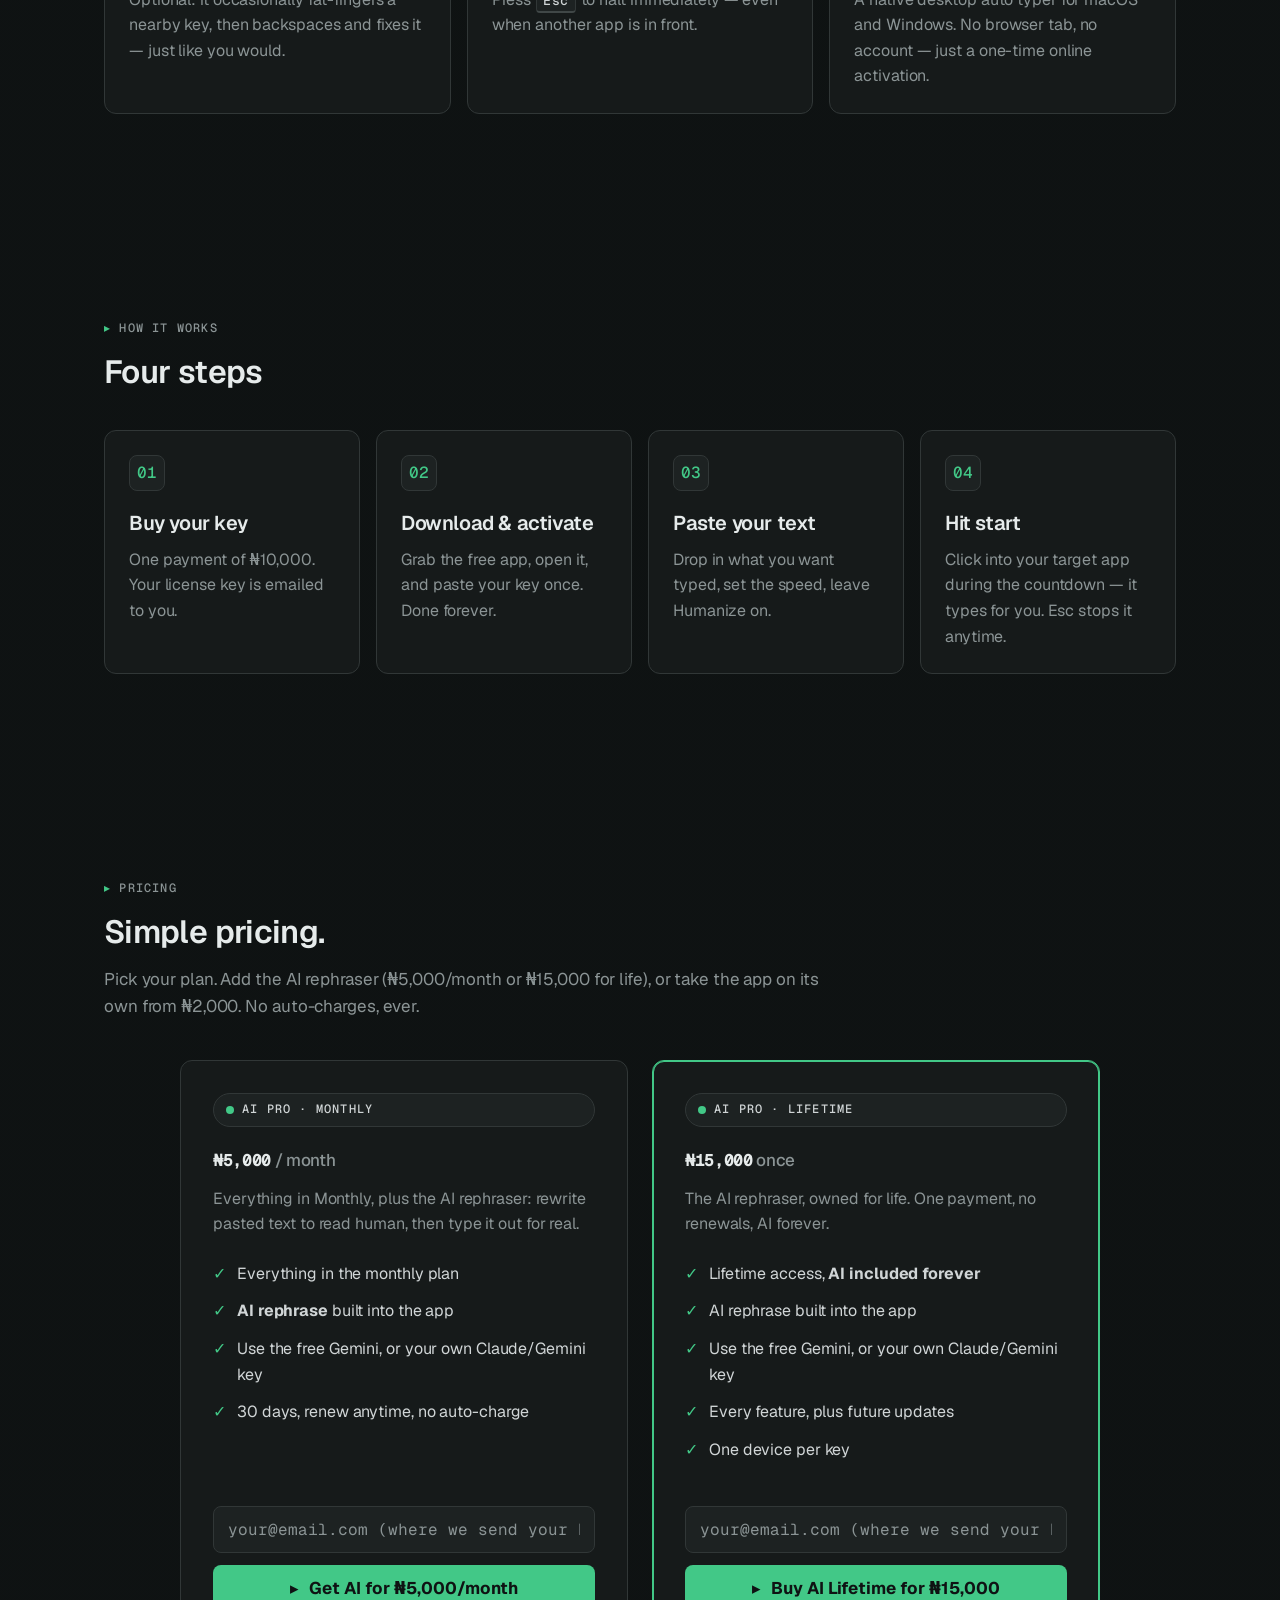
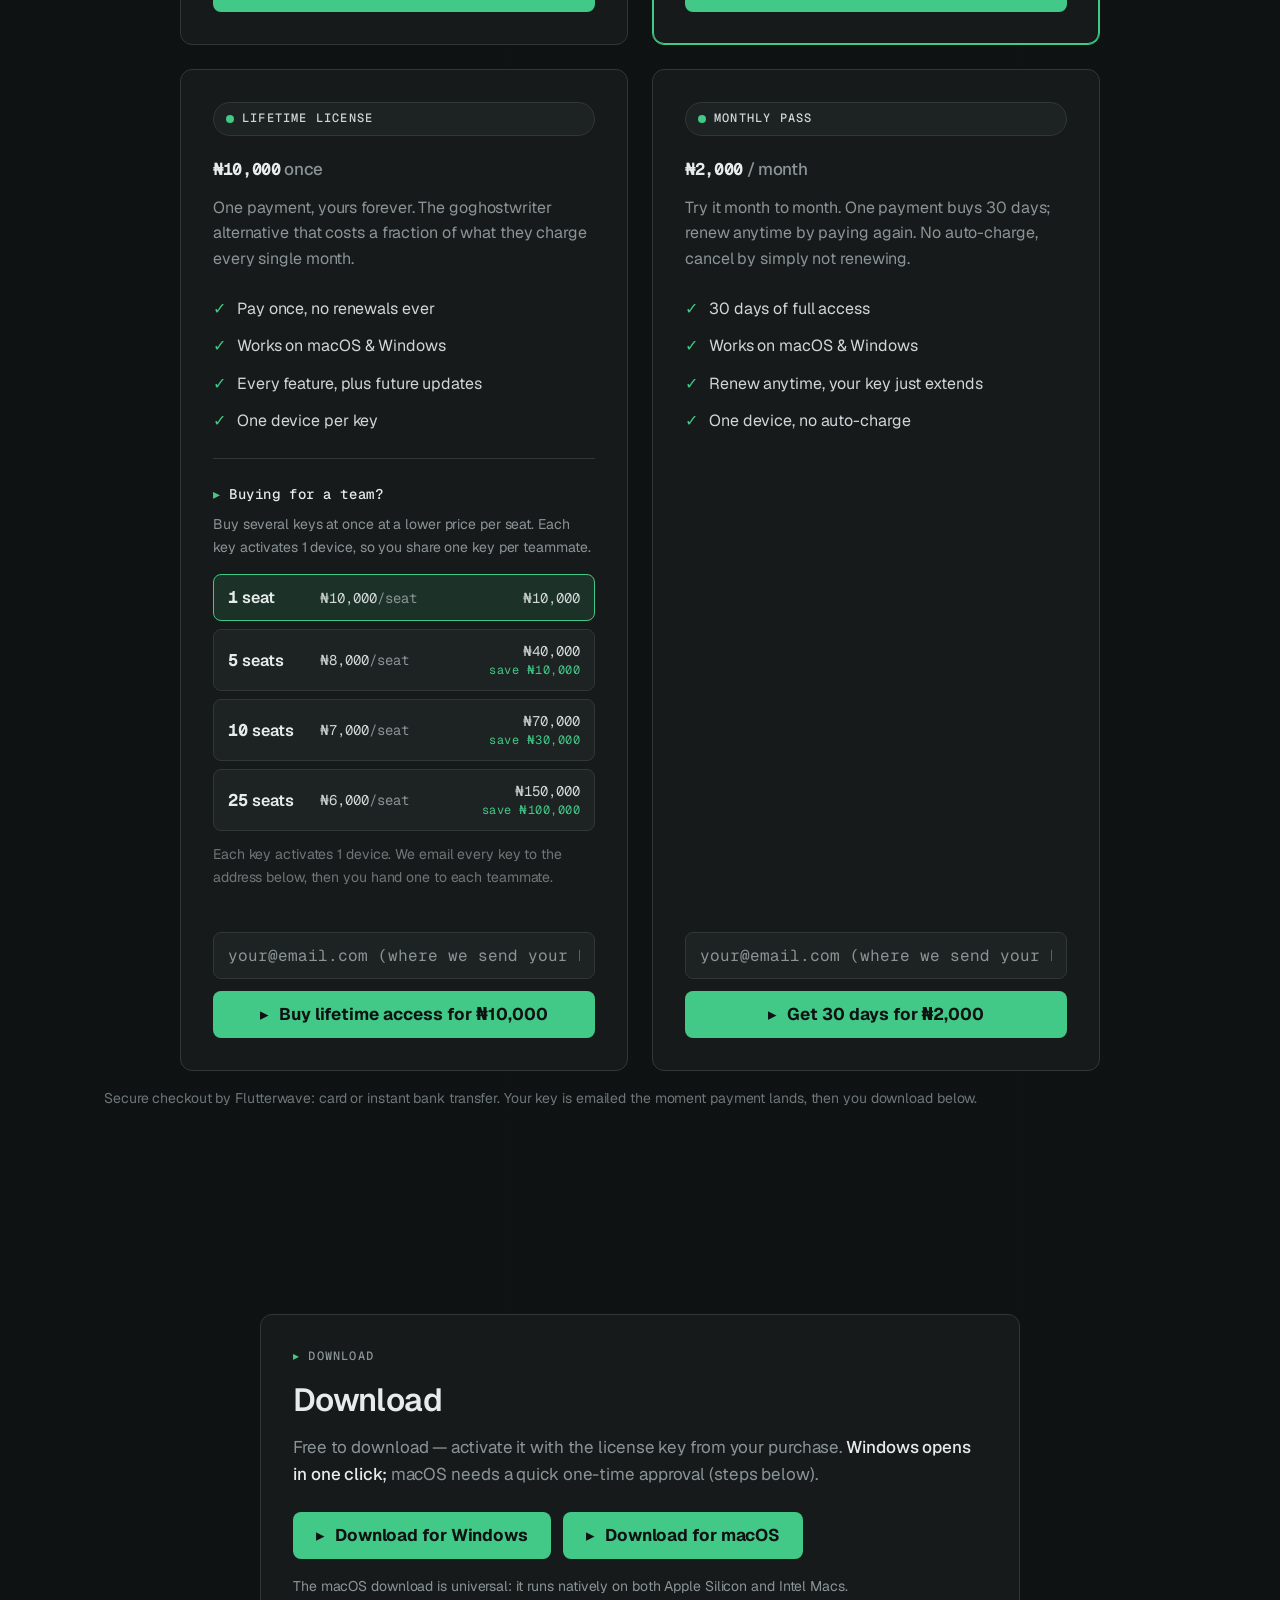
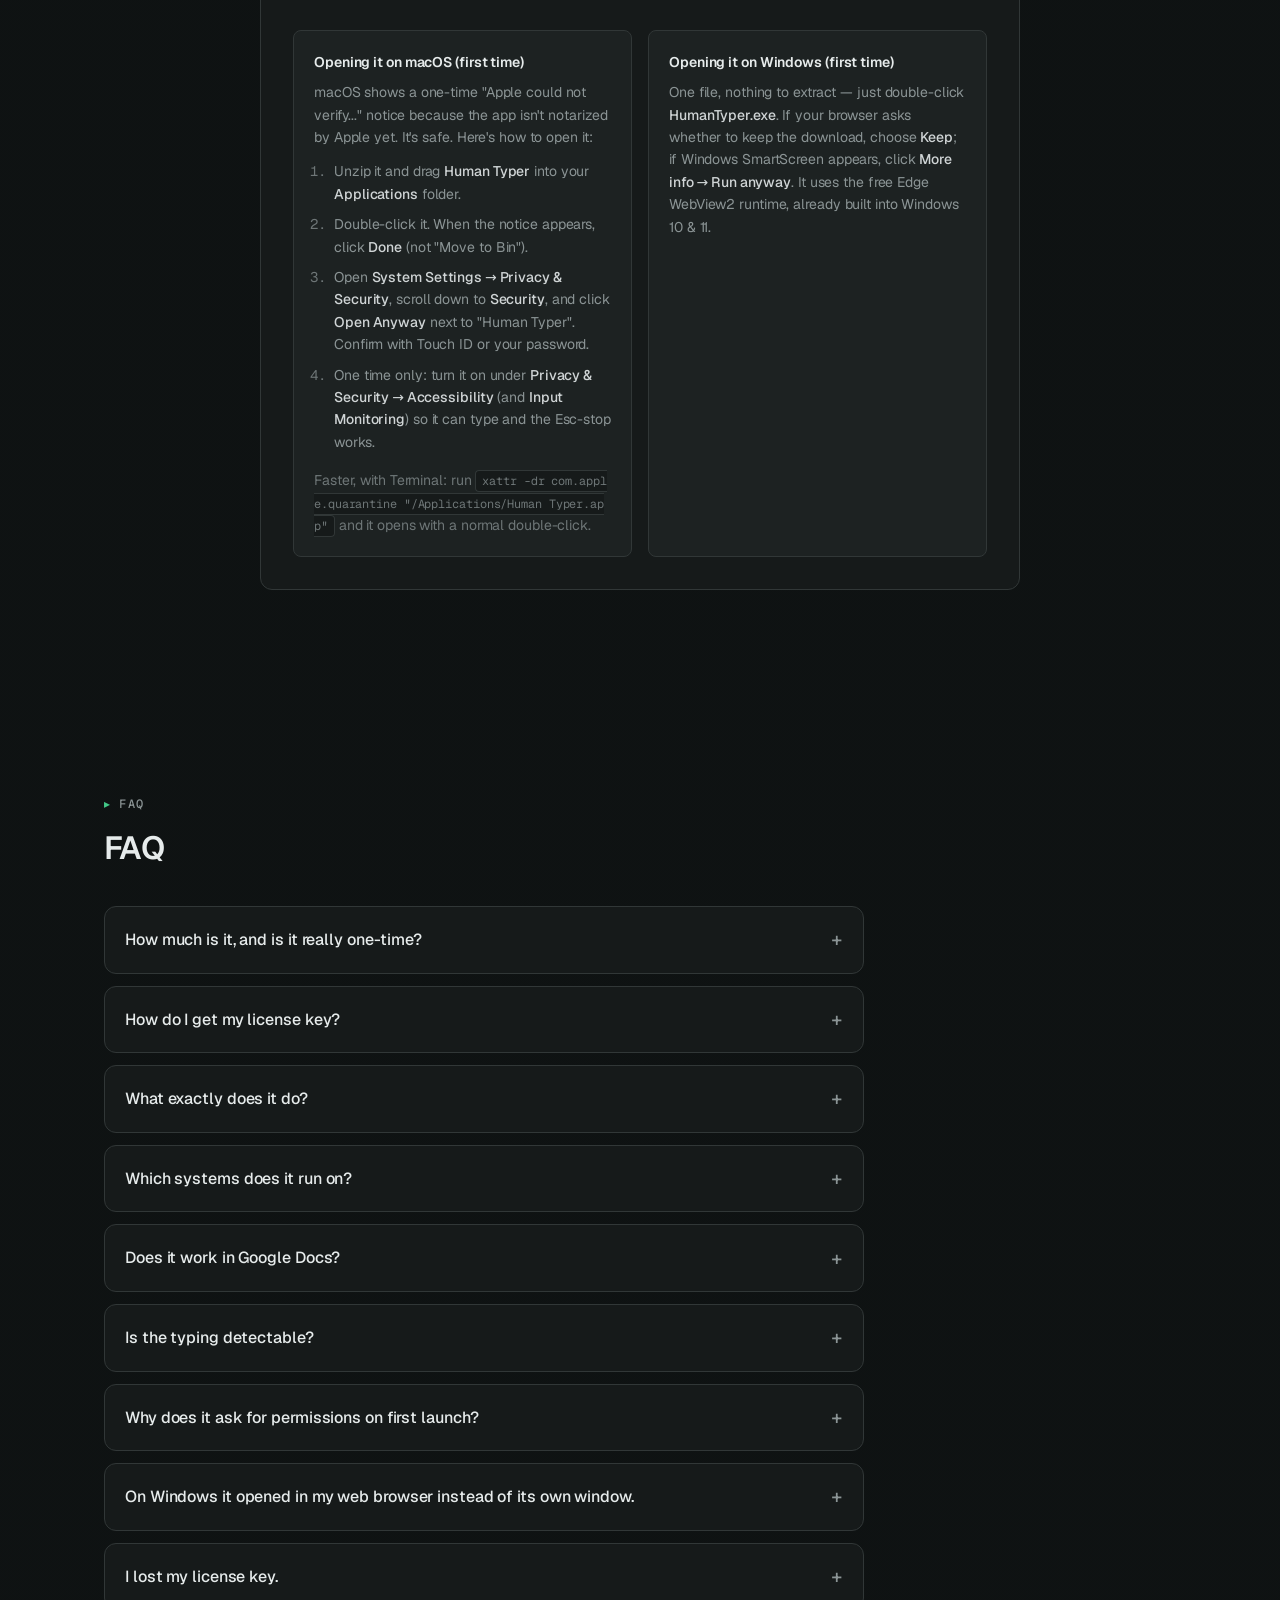
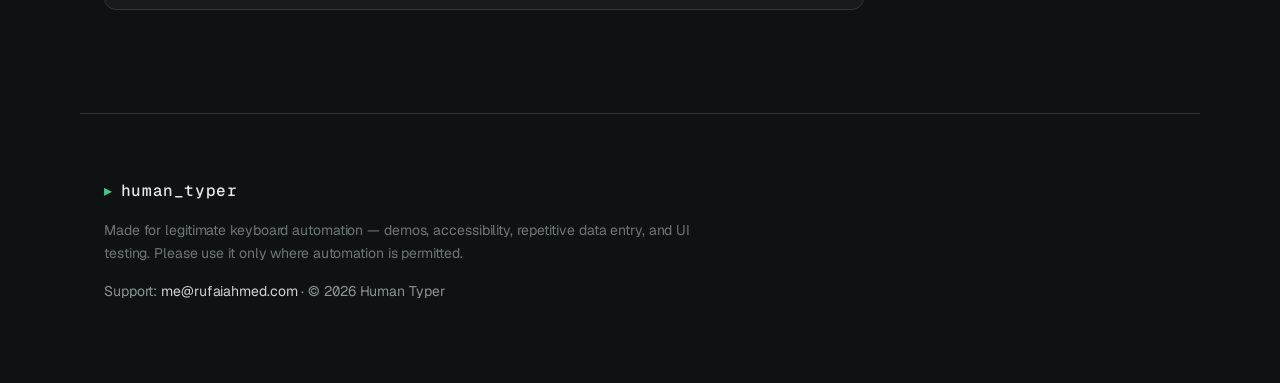
==== commit 38600617: "Landing: ship the 4-plan pricing grid with AI plans AI Monthly (₦5k) and AI Lifetime (₦15k, flagship" ====
--- a/landing/index.html
+++ b/landing/index.html
@@ -45,6 +45,24 @@
       "operatingSystem": "macOS, Windows",
       "applicationCategory": "UtilitiesApplication",
       "offers": [
+        {
+          "@type": "Offer",
+          "name": "AI Pro Monthly (30 days)",
+          "description": "30 days of full access plus the AI rephraser, on one device. Use the included free Gemini or your own Claude/Gemini key. No auto-charge; renew by paying again.",
+          "price": "5000",
+          "priceCurrency": "NGN",
+          "url": "https://www.humantyper.online/#pricing",
+          "availability": "https://schema.org/InStock"
+        },
+        {
+          "@type": "Offer",
+          "name": "AI Pro Lifetime",
+          "description": "One-time payment. Lifetime access with the AI rephraser included forever, on macOS and Windows. One device per key. No subscription.",
+          "price": "15000",
+          "priceCurrency": "NGN",
+          "url": "https://www.humantyper.online/#pricing",
+          "availability": "https://schema.org/InStock"
+        },
         {
           "@type": "Offer",
           "name": "Lifetime license",
@@ -284,10 +302,47 @@
             <div class="section-head">
                 <p class="eyebrow"><span class="tic">▸</span> Pricing</p>
                 <h2 class="section-title">Simple pricing.</h2>
-                <p class="section-sub">Pay once and own it for life, or go month to month for ₦2,000. No auto-charges either way.</p>
+                <p class="section-sub">Pick your plan. Add the AI rephraser (₦5,000/month or ₦15,000 for life), or take the app on its own from ₦2,000. No auto-charges, ever.</p>
             </div>
 
             <div class="price-grid">
+                <!-- AI Monthly card -->
+                <div class="price-card">
+                    <div class="price-badge">AI Pro · Monthly</div>
+                    <div class="price-amount">₦5,000<span class="price-once"> / month</span></div>
+                    <p class="price-compare">Everything in Monthly, plus the AI rephraser: rewrite pasted text to read human, then type it out for real.</p>
+                    <ul class="price-list">
+                        <li>Everything in the monthly plan</li>
+                        <li><strong>AI rephrase</strong> built into the app</li>
+                        <li>Use the free Gemini, or your own Claude/Gemini key</li>
+                        <li>30 days, renew anytime, no auto-charge</li>
+                    </ul>
+                    <div class="price-actions">
+                        <input id="buyer-email-ai-monthly" type="email" class="price-email" placeholder="your@email.com (where we send your key)" autocomplete="email" inputmode="email">
+                        <button id="btn-buy-ai-monthly" class="btn btn-primary btn-lg price-buy">Get AI for ₦5,000/month</button>
+                        <p id="buy-msg-ai-monthly" class="buy-msg hidden"></p>
+                    </div>
+                </div>
+
+                <!-- AI Lifetime card (flagship) -->
+                <div class="price-card price-card-featured">
+                    <div class="price-badge">AI Pro · Lifetime</div>
+                    <div class="price-amount">₦15,000<span class="price-once"> once</span></div>
+                    <p class="price-compare">The AI rephraser, owned for life. One payment, no renewals, AI forever.</p>
+                    <ul class="price-list">
+                        <li>Lifetime access, <strong>AI included forever</strong></li>
+                        <li>AI rephrase built into the app</li>
+                        <li>Use the free Gemini, or your own Claude/Gemini key</li>
+                        <li>Every feature, plus future updates</li>
+                        <li>One device per key</li>
+                    </ul>
+                    <div class="price-actions">
+                        <input id="buyer-email-ai-lifetime" type="email" class="price-email" placeholder="your@email.com (where we send your key)" autocomplete="email" inputmode="email">
+                        <button id="btn-buy-ai-lifetime" class="btn btn-primary btn-lg price-buy">Buy AI Lifetime for ₦15,000</button>
+                        <p id="buy-msg-ai-lifetime" class="buy-msg hidden"></p>
+                    </div>
+                </div>
+
                 <!-- Lifetime card -->
                 <div class="price-card">
                     <div class="price-badge">Lifetime license</div>
--- a/landing/styles.css
+++ b/landing/styles.css
@@ -599,7 +599,8 @@
   border-radius:var(--r-card);
   padding:var(--s-8);
 }
-/* Two plan cards side by side (Lifetime + Monthly); stack on small screens. */
+/* Four plan cards in a 2x2 (AI Monthly, AI Lifetime, Lifetime, Monthly);
+   stack to a single column on small screens, AI Monthly first. */
 .price-grid{
   display:grid;
   grid-template-columns:repeat(2, minmax(0, 1fr));
@@ -608,6 +609,8 @@
   margin:var(--s-10) auto 0;
   align-items:stretch;
 }
+/* Flagship AI Lifetime card: subtle accent ring, no loud styling. */
+.price-card-featured{ border-color:var(--accent); box-shadow:0 0 0 1px var(--accent) inset; }
 .price-grid .price-card{
   max-width:none;
   margin-top:0;
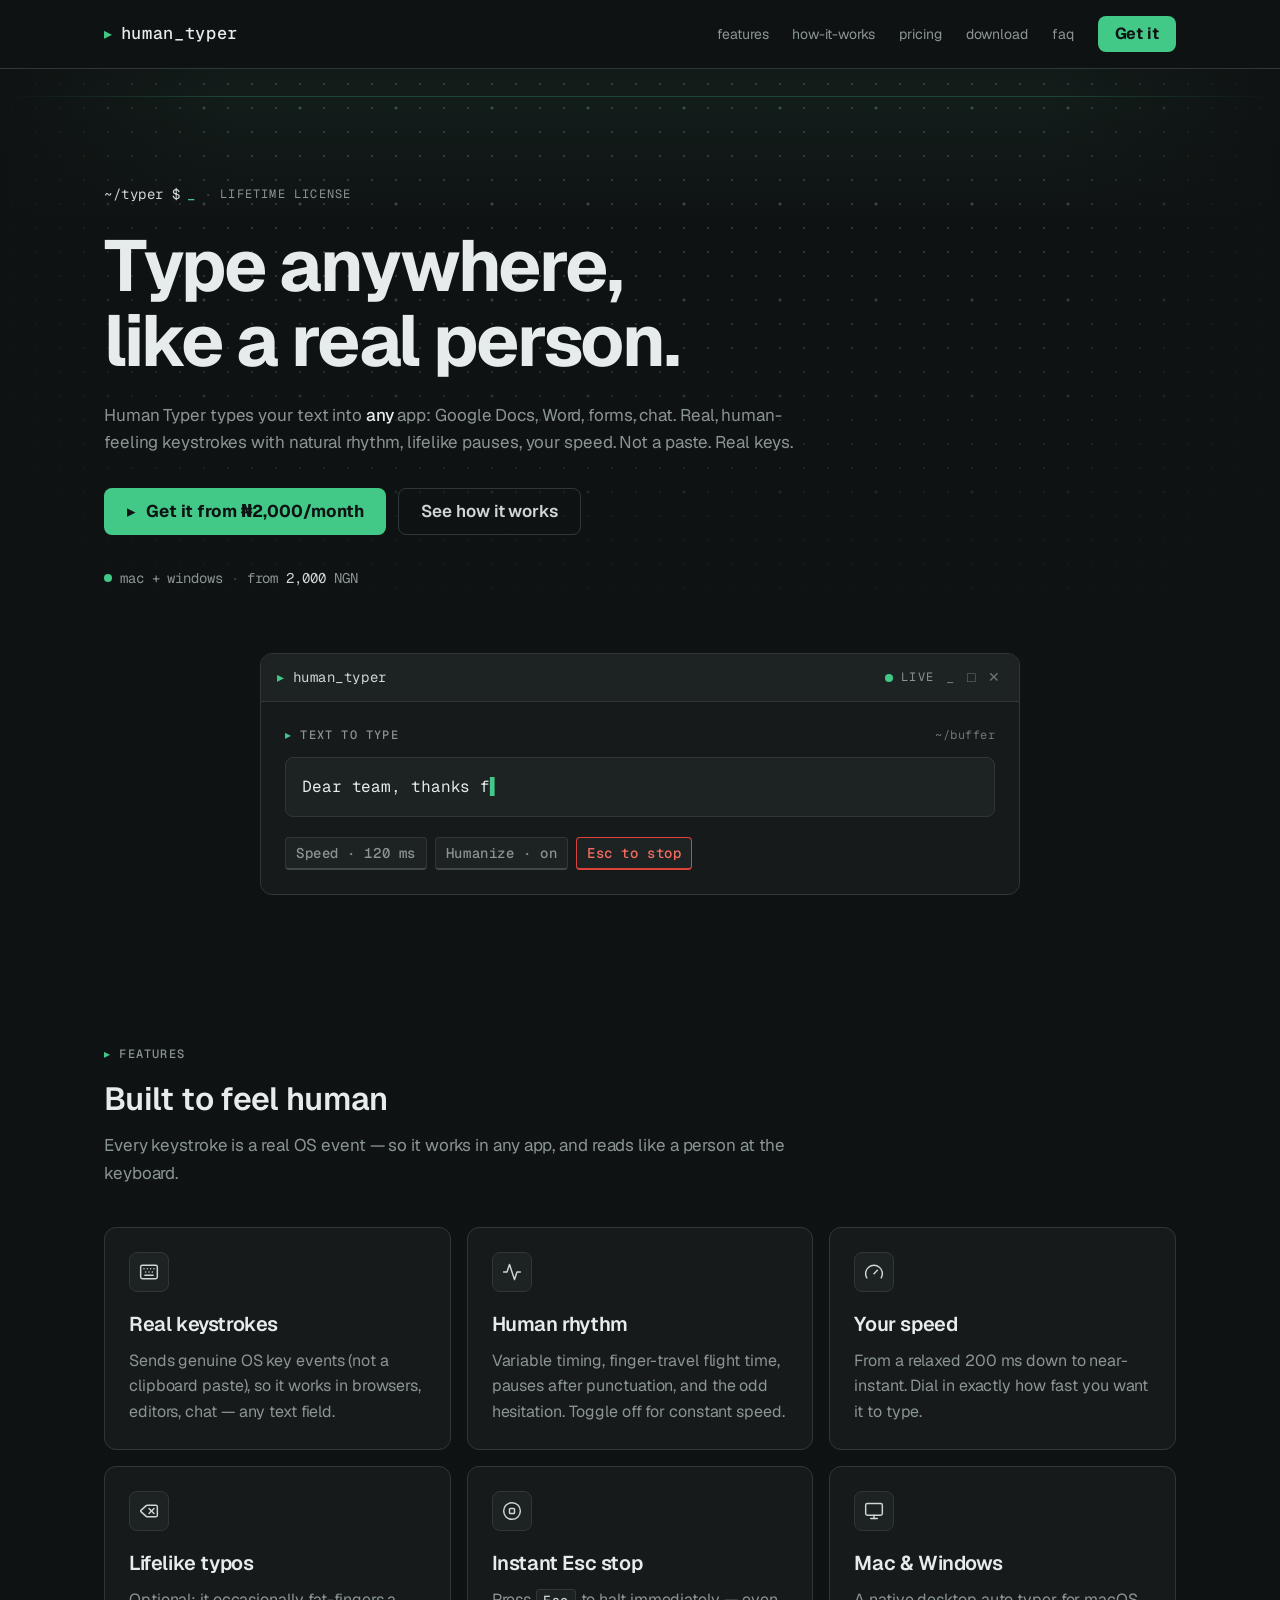
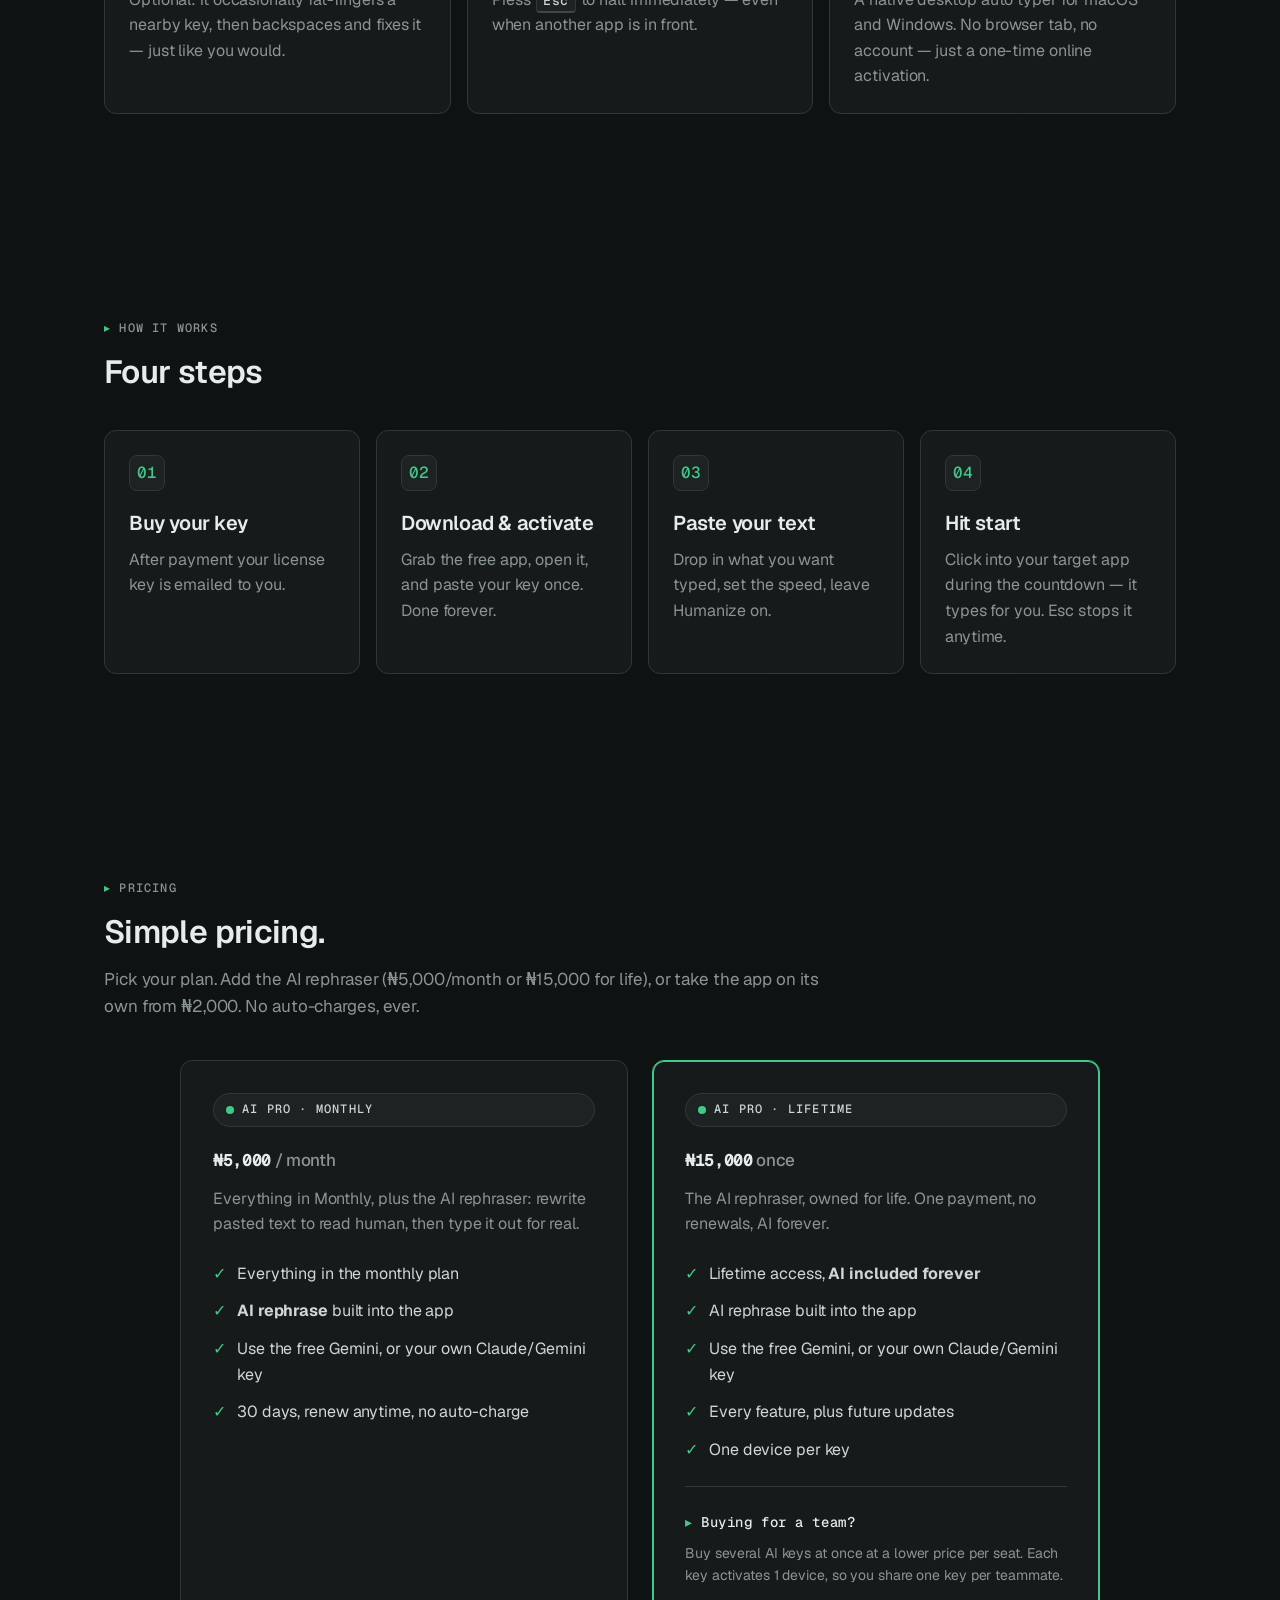
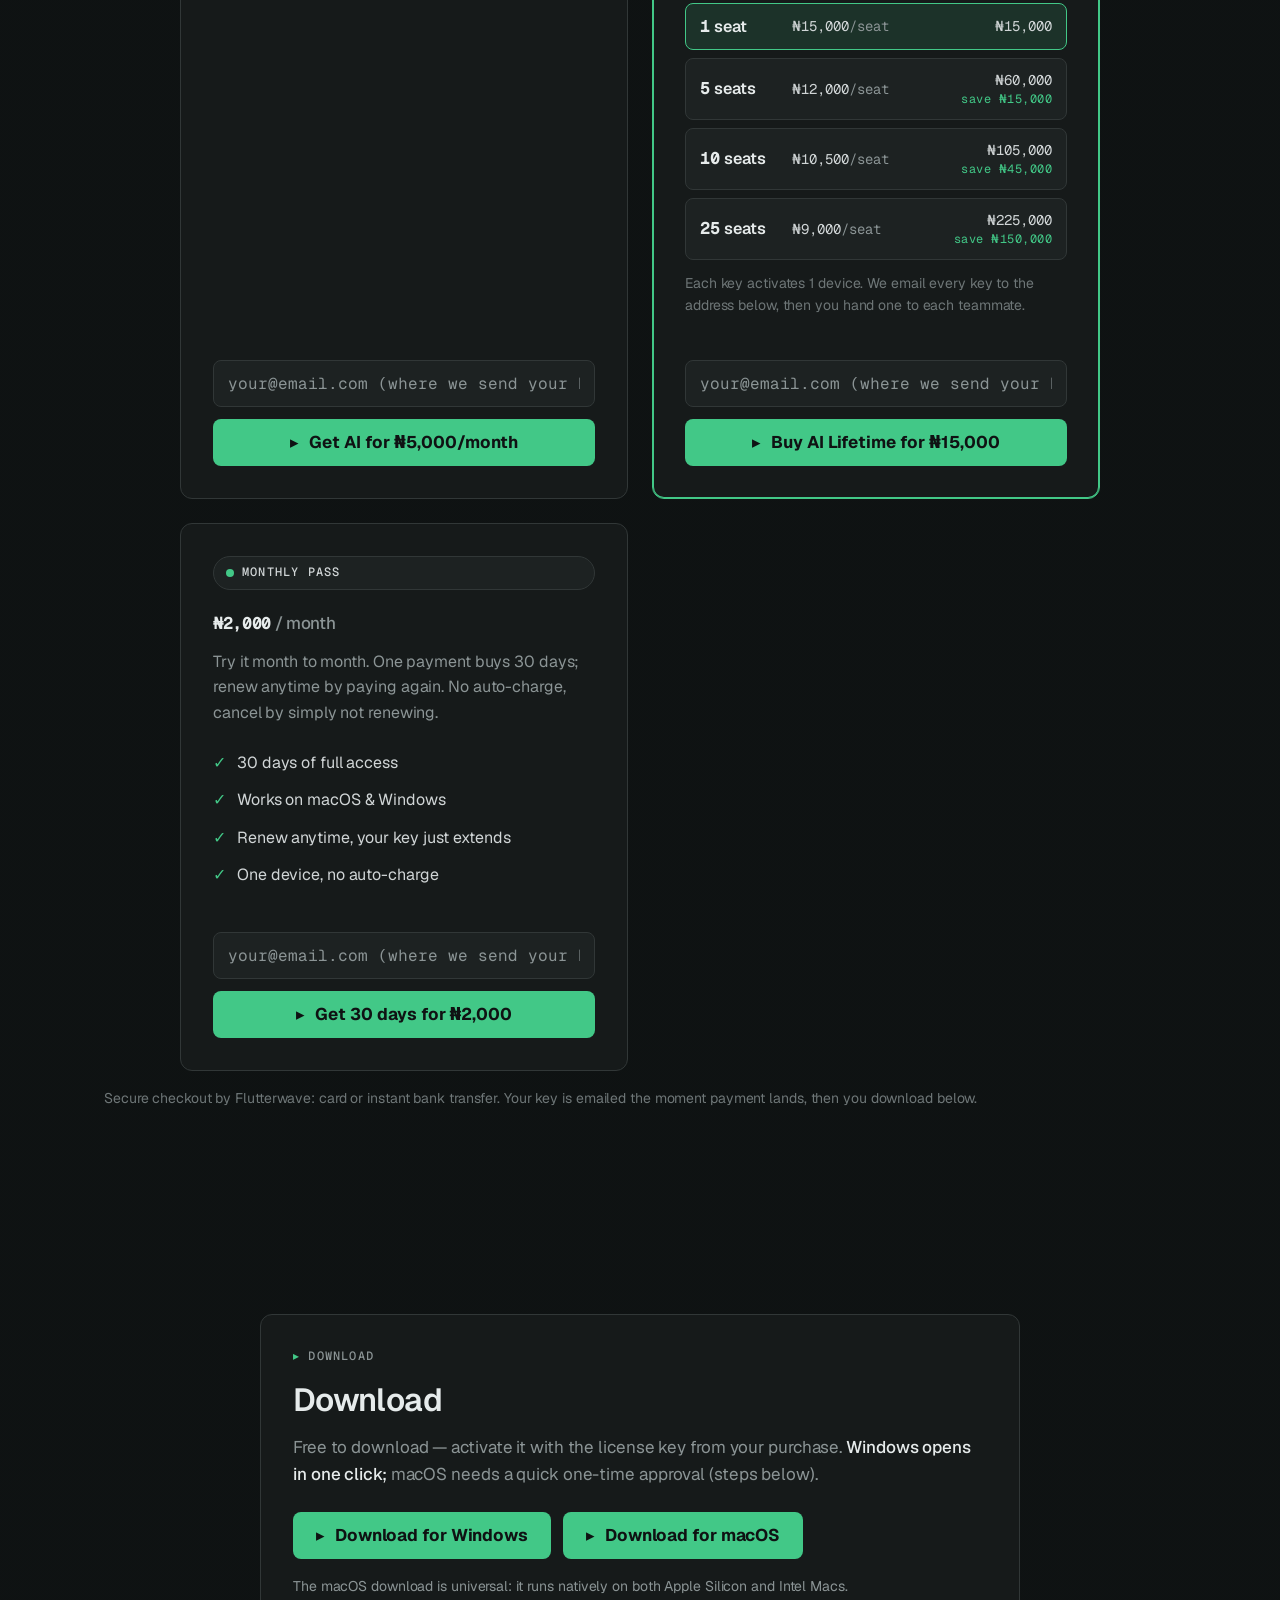
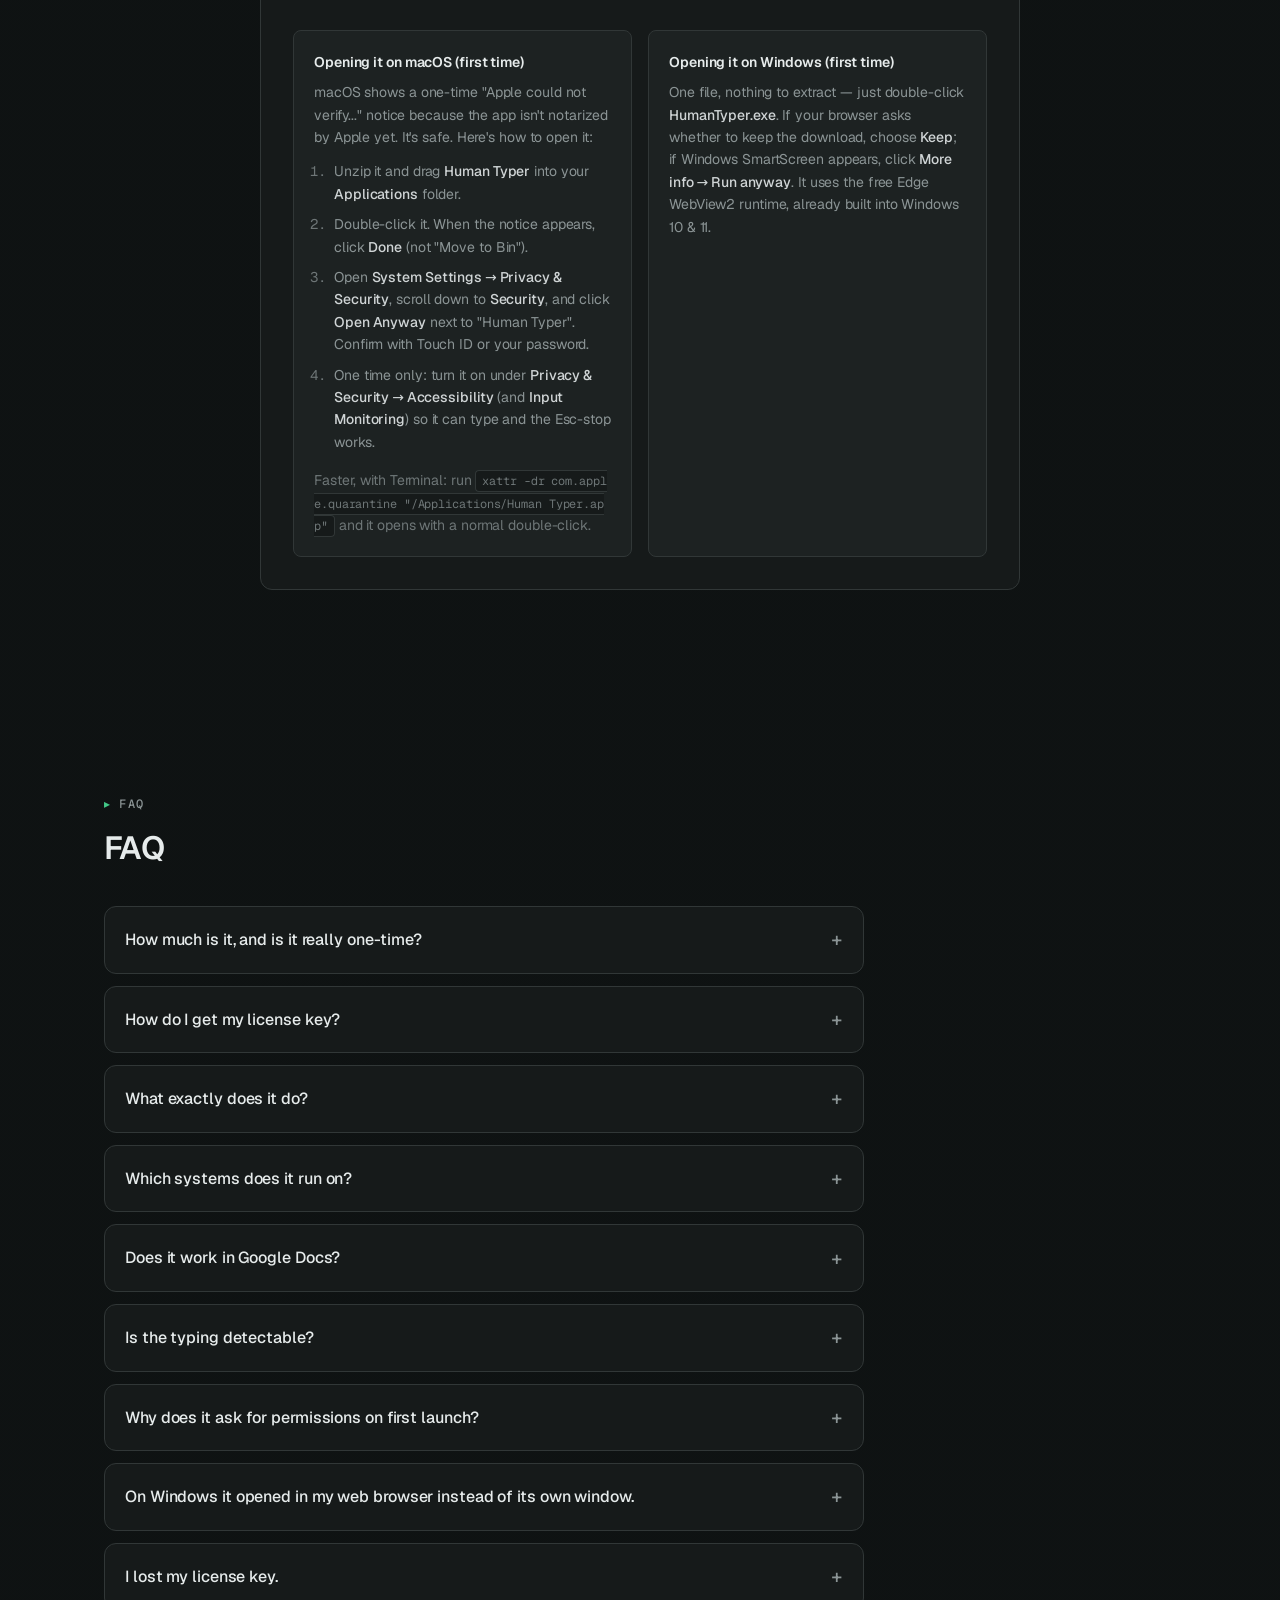
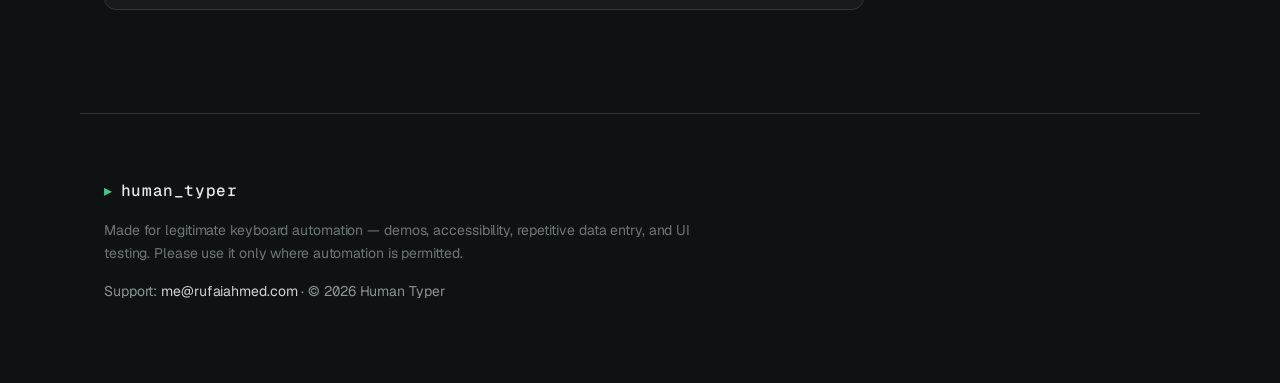
==== commit 31eb67fa: "Pricing: drop no-AI Lifetime; move team packs to AI Lifetime (₦15k) Three cards now: AI Monthly (₦5k" ====
--- a/landing/index.html
+++ b/landing/index.html
@@ -4,7 +4,7 @@
     <meta charset="UTF-8">
     <meta name="viewport" content="width=device-width, initial-scale=1.0">
     <title>Auto Typer for Google Docs, Mac &amp; Windows | Human Typer</title>
-    <meta name="description" content="Auto typer that types your text into Google Docs or any app with real human keystrokes. Not a paste. macOS &amp; Windows. ₦10,000 once, no subscription.">
+    <meta name="description" content="Auto typer that types your text into Google Docs or any app with real human keystrokes. Not a paste. macOS &amp; Windows. From ₦2,000, or lifetime with AI for ₦15,000.">
     <meta name="theme-color" content="#0a0c0d">
     <!-- One canonical for all four hosts (the API hosts must keep serving, so
          this tag, not redirects, is the dedupe mechanism) -->
@@ -14,14 +14,14 @@
     <meta property="og:url" content="https://www.humantyper.online/">
     <meta property="og:site_name" content="Human Typer">
     <meta property="og:title" content="Human Typer · An auto typer that types like a real person">
-    <meta property="og:description" content="Paste your text, hit start. It types into Google Docs or any app with natural rhythm, pauses, even the odd typo. ₦10,000 once, yours for life on Mac and Windows.">
+    <meta property="og:description" content="Paste your text, hit start. It types into Google Docs or any app with natural rhythm, pauses, even the odd typo. From ₦2,000/month, or ₦15,000 for life with AI. Mac and Windows.">
     <meta property="og:image" content="https://www.humantyper.online/og.png">
     <meta property="og:image:width" content="1200">
     <meta property="og:image:height" content="630">
     <meta property="og:image:alt" content="Human Typer types your text into any app with real, human-feeling keystrokes">
     <meta name="twitter:card" content="summary_large_image">
     <meta name="twitter:title" content="Human Typer · An auto typer that types like a real person">
-    <meta name="twitter:description" content="Paste your text, hit start. It types into Google Docs or any app with natural rhythm, pauses, even the odd typo. ₦10,000 once, yours for life on Mac and Windows.">
+    <meta name="twitter:description" content="Paste your text, hit start. It types into Google Docs or any app with natural rhythm, pauses, even the odd typo. From ₦2,000/month, or ₦15,000 for life with AI. Mac and Windows.">
     <meta name="twitter:image" content="https://www.humantyper.online/og.png">
 
     <link rel="icon" href="/icon.png">
@@ -59,15 +59,6 @@
           "name": "AI Pro Lifetime",
           "description": "One-time payment. Lifetime access with the AI rephraser included forever, on macOS and Windows. One device per key. No subscription.",
           "price": "15000",
-          "priceCurrency": "NGN",
-          "url": "https://www.humantyper.online/#pricing",
-          "availability": "https://schema.org/InStock"
-        },
-        {
-          "@type": "Offer",
-          "name": "Lifetime license",
-          "description": "One-time payment. Lifetime access on macOS and Windows, all features and future updates, one device per key. No subscription, no renewals.",
-          "price": "10000",
           "priceCurrency": "NGN",
           "url": "https://www.humantyper.online/#pricing",
           "availability": "https://schema.org/InStock"
@@ -93,7 +84,7 @@
         {
           "@type": "Question",
           "name": "How much is it, and is it really one-time?",
-          "acceptedAnswer": { "@type": "Answer", "text": "₦10,000, paid once. No subscription and no renewals: it's yours for life, on both macOS and Windows. (goghostwriter and similar tools charge every month.)" }
+          "acceptedAnswer": { "@type": "Answer", "text": "Plans start at ₦2,000/month for the app. Want it forever? Lifetime with the AI rephraser is ₦15,000 once, no subscription. There is also a ₦5,000/month AI plan and team seats. (goghostwriter and similar tools charge every month.)" }
         },
         {
           "@type": "Question",
@@ -183,13 +174,12 @@
                 Not a paste. Real keys.
             </p>
             <div class="hero-cta">
-                <a href="#pricing" id="hero-cta" class="btn btn-primary btn-lg"><span class="cta-text">Get it for ₦10,000 once</span></a>
+                <a href="#pricing" id="hero-cta" class="btn btn-primary btn-lg"><span class="cta-text">Get it from ₦2,000/month</span></a>
                 <a href="#how" class="btn btn-ghost btn-lg">See how it works</a>
             </div>
             <p class="hero-meta">
                 <span class="dot"></span> mac + windows
-                <span class="sep">·</span> <span class="num">10,000</span> NGN
-                <span class="sep">·</span> one-time
+                <span class="sep">·</span> from <span class="num">2,000</span> NGN
             </p>
 
             <!-- App window mockup with a live typing demo -->
@@ -277,7 +267,7 @@
                 <div class="step">
                     <span class="step-n">01</span>
                     <h3>Buy your key</h3>
-                    <p>One payment of ₦10,000. Your license key is emailed to you.</p>
+                    <p>After payment your license key is emailed to you.</p>
                 </div>
                 <div class="step">
                     <span class="step-n">02</span>
@@ -327,7 +317,7 @@
                 <!-- AI Lifetime card (flagship) -->
                 <div class="price-card price-card-featured">
                     <div class="price-badge">AI Pro · Lifetime</div>
-                    <div class="price-amount">₦15,000<span class="price-once"> once</span></div>
+                    <div id="price-amount-ai-lifetime" class="price-amount">₦15,000<span class="price-once"> once</span></div>
                     <p class="price-compare">The AI rephraser, owned for life. One payment, no renewals, AI forever.</p>
                     <ul class="price-list">
                         <li>Lifetime access, <strong>AI included forever</strong></li>
@@ -336,57 +326,39 @@
                         <li>Every feature, plus future updates</li>
                         <li>One device per key</li>
                     </ul>
+
+                    <div class="seat-pick">
+                        <p class="seat-pick-label"><span class="tic">▸</span> Buying for a team?</p>
+                        <p class="seat-pick-sub">Buy several AI keys at once at a lower price per seat. Each key activates 1 device, so you share one key per teammate.</p>
+                        <div id="seat-options-ai" class="seat-options" role="radiogroup" aria-label="Number of seats">
+                            <button type="button" class="seat-opt is-active" data-seats="1" role="radio" aria-checked="true">
+                                <span class="seat-qty"><span class="num">1</span> seat</span>
+                                <span class="seat-per"><span class="num">₦15,000</span>/seat</span>
+                                <span class="seat-total"><span class="num">₦15,000</span></span>
+                            </button>
+                            <button type="button" class="seat-opt" data-seats="5" role="radio" aria-checked="false">
+                                <span class="seat-qty"><span class="num">5</span> seats</span>
+                                <span class="seat-per"><span class="num">₦12,000</span>/seat</span>
+                                <span class="seat-total"><span class="num">₦60,000</span><small class="seat-save">save ₦15,000</small></span>
+                            </button>
+                            <button type="button" class="seat-opt" data-seats="10" role="radio" aria-checked="false">
+                                <span class="seat-qty"><span class="num">10</span> seats</span>
+                                <span class="seat-per"><span class="num">₦10,500</span>/seat</span>
+                                <span class="seat-total"><span class="num">₦105,000</span><small class="seat-save">save ₦45,000</small></span>
+                            </button>
+                            <button type="button" class="seat-opt" data-seats="25" role="radio" aria-checked="false">
+                                <span class="seat-qty"><span class="num">25</span> seats</span>
+                                <span class="seat-per"><span class="num">₦9,000</span>/seat</span>
+                                <span class="seat-total"><span class="num">₦225,000</span><small class="seat-save">save ₦150,000</small></span>
+                            </button>
+                        </div>
+                        <p class="seat-note">Each key activates 1 device. We email every key to the address below, then you hand one to each teammate.</p>
+                    </div>
+
                     <div class="price-actions">
                         <input id="buyer-email-ai-lifetime" type="email" class="price-email" placeholder="your@email.com (where we send your key)" autocomplete="email" inputmode="email">
                         <button id="btn-buy-ai-lifetime" class="btn btn-primary btn-lg price-buy">Buy AI Lifetime for ₦15,000</button>
                         <p id="buy-msg-ai-lifetime" class="buy-msg hidden"></p>
-                    </div>
-                </div>
-
-                <!-- Lifetime card -->
-                <div class="price-card">
-                    <div class="price-badge">Lifetime license</div>
-                    <div id="price-amount-lifetime" class="price-amount">₦10,000<span class="price-once"> once</span></div>
-                    <p class="price-compare">One payment, yours forever. The goghostwriter alternative that costs a fraction of what they charge every single month.</p>
-                    <ul class="price-list">
-                        <li>Pay once, no renewals ever</li>
-                        <li>Works on macOS &amp; Windows</li>
-                        <li>Every feature, plus future updates</li>
-                        <li>One device per key</li>
-                    </ul>
-
-                    <div id="seat-pick" class="seat-pick">
-                        <p class="seat-pick-label"><span class="tic">▸</span> Buying for a team?</p>
-                        <p class="seat-pick-sub">Buy several keys at once at a lower price per seat. Each key activates 1 device, so you share one key per teammate.</p>
-                        <div id="seat-options" class="seat-options" role="radiogroup" aria-label="Number of seats">
-                            <button type="button" class="seat-opt is-active" data-seats="1" data-perseat="1000000" role="radio" aria-checked="true">
-                                <span class="seat-qty"><span class="num">1</span> seat</span>
-                                <span class="seat-per"><span class="num">₦10,000</span>/seat</span>
-                                <span class="seat-total"><span class="num">₦10,000</span></span>
-                            </button>
-                            <button type="button" class="seat-opt" data-seats="5" data-perseat="800000" role="radio" aria-checked="false">
-                                <span class="seat-qty"><span class="num">5</span> seats</span>
-                                <span class="seat-per"><span class="num">₦8,000</span>/seat</span>
-                                <span class="seat-total"><span class="num">₦40,000</span><small class="seat-save">save ₦10,000</small></span>
-                            </button>
-                            <button type="button" class="seat-opt" data-seats="10" data-perseat="700000" role="radio" aria-checked="false">
-                                <span class="seat-qty"><span class="num">10</span> seats</span>
-                                <span class="seat-per"><span class="num">₦7,000</span>/seat</span>
-                                <span class="seat-total"><span class="num">₦70,000</span><small class="seat-save">save ₦30,000</small></span>
-                            </button>
-                            <button type="button" class="seat-opt" data-seats="25" data-perseat="600000" role="radio" aria-checked="false">
-                                <span class="seat-qty"><span class="num">25</span> seats</span>
-                                <span class="seat-per"><span class="num">₦6,000</span>/seat</span>
-                                <span class="seat-total"><span class="num">₦150,000</span><small class="seat-save">save ₦100,000</small></span>
-                            </button>
-                        </div>
-                        <p class="seat-note">Each key activates 1 device. We email every key to the address below, then you hand one to each teammate.</p>
-                    </div>
-
-                    <div class="price-actions">
-                        <input id="buyer-email-lifetime" type="email" class="price-email" placeholder="your@email.com (where we send your key)" autocomplete="email" inputmode="email">
-                        <button id="btn-buy-lifetime" class="btn btn-primary btn-lg price-buy">Buy lifetime access for ₦10,000</button>
-                        <p id="buy-msg-lifetime" class="buy-msg hidden"></p>
                     </div>
                 </div>
 
@@ -453,7 +425,7 @@
             <div class="faq">
                 <details>
                     <summary>How much is it, and is it really one-time?</summary>
-                    <p>₦10,000, paid once. No subscription, no renewals — it's yours for life, on both macOS and Windows. (goghostwriter and similar tools charge every month.)</p>
+                    <p>Plans start at ₦2,000/month for the app. To own it forever, Lifetime with the AI rephraser is ₦15,000 once, no subscription. There is also a ₦5,000/month AI plan, plus team seats. (goghostwriter and similar tools charge every month.)</p>
                 </details>
                 <details>
                     <summary>How do I get my license key?</summary>
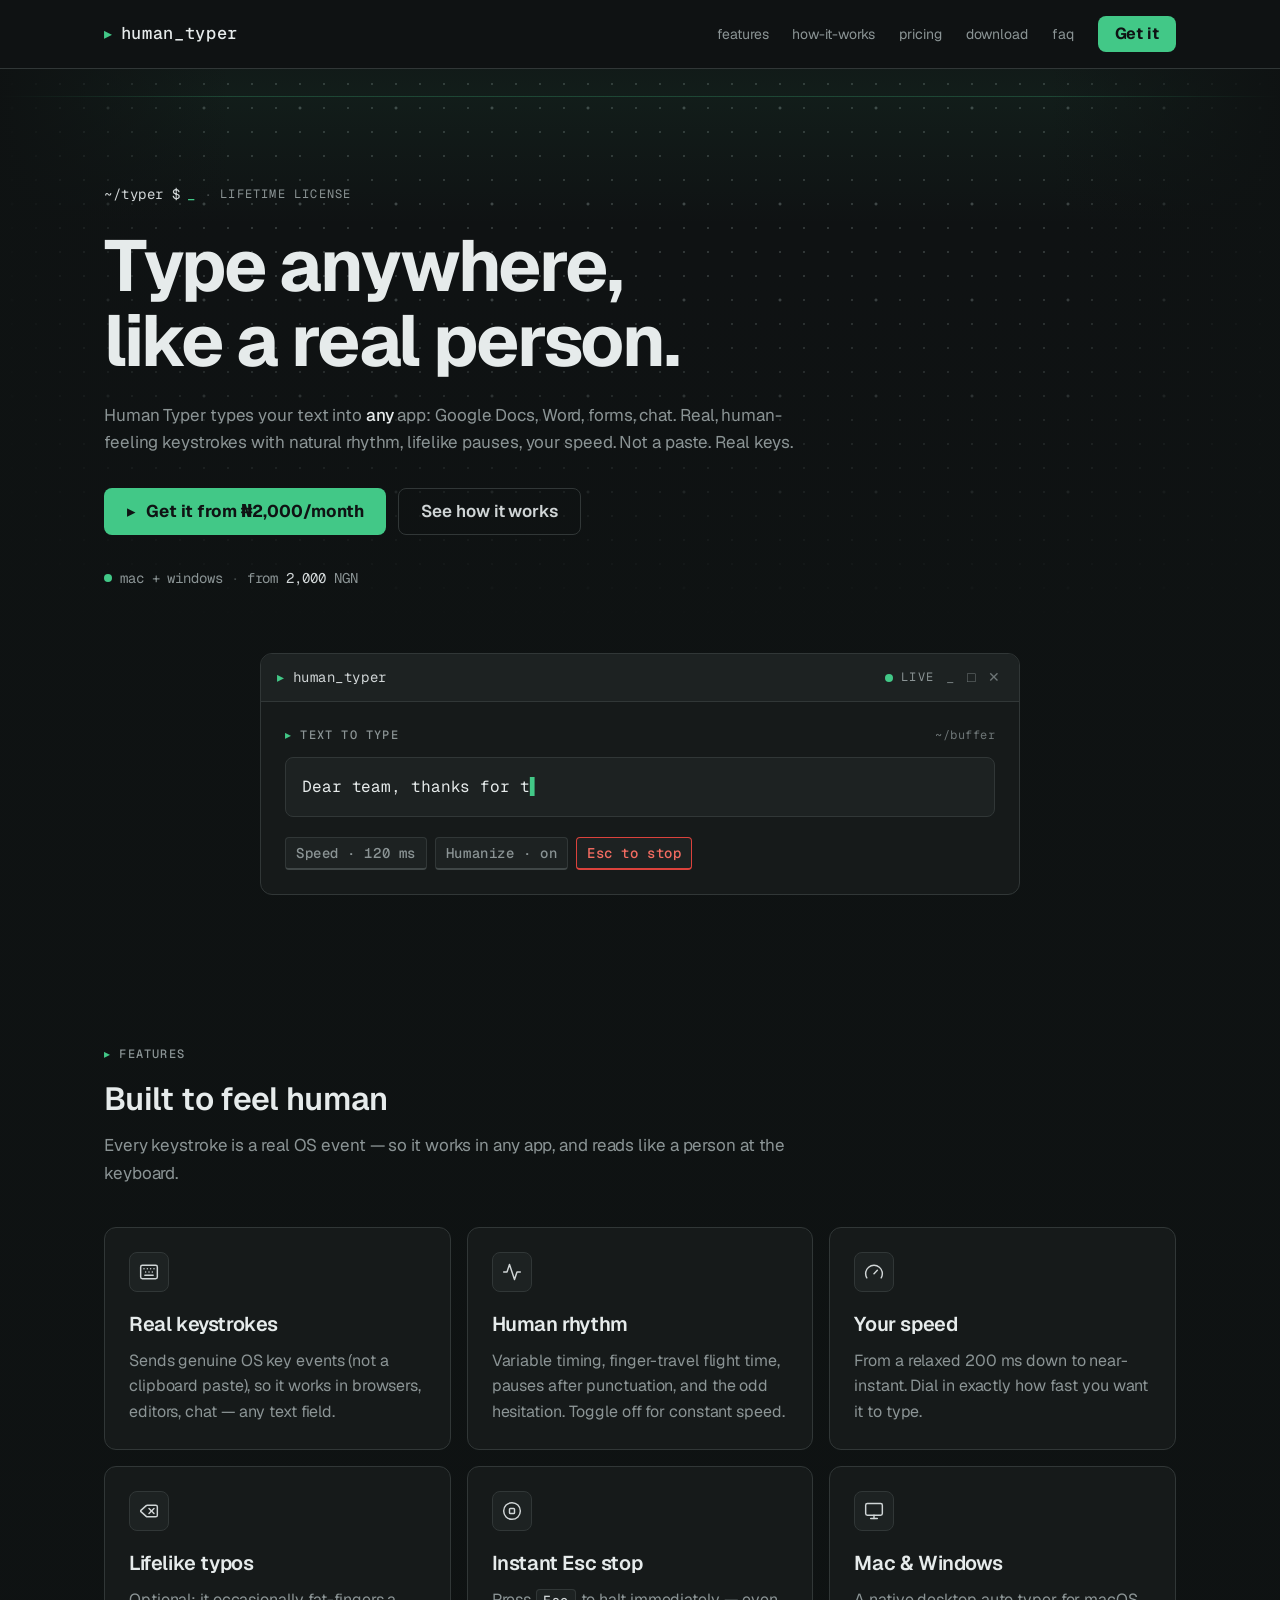
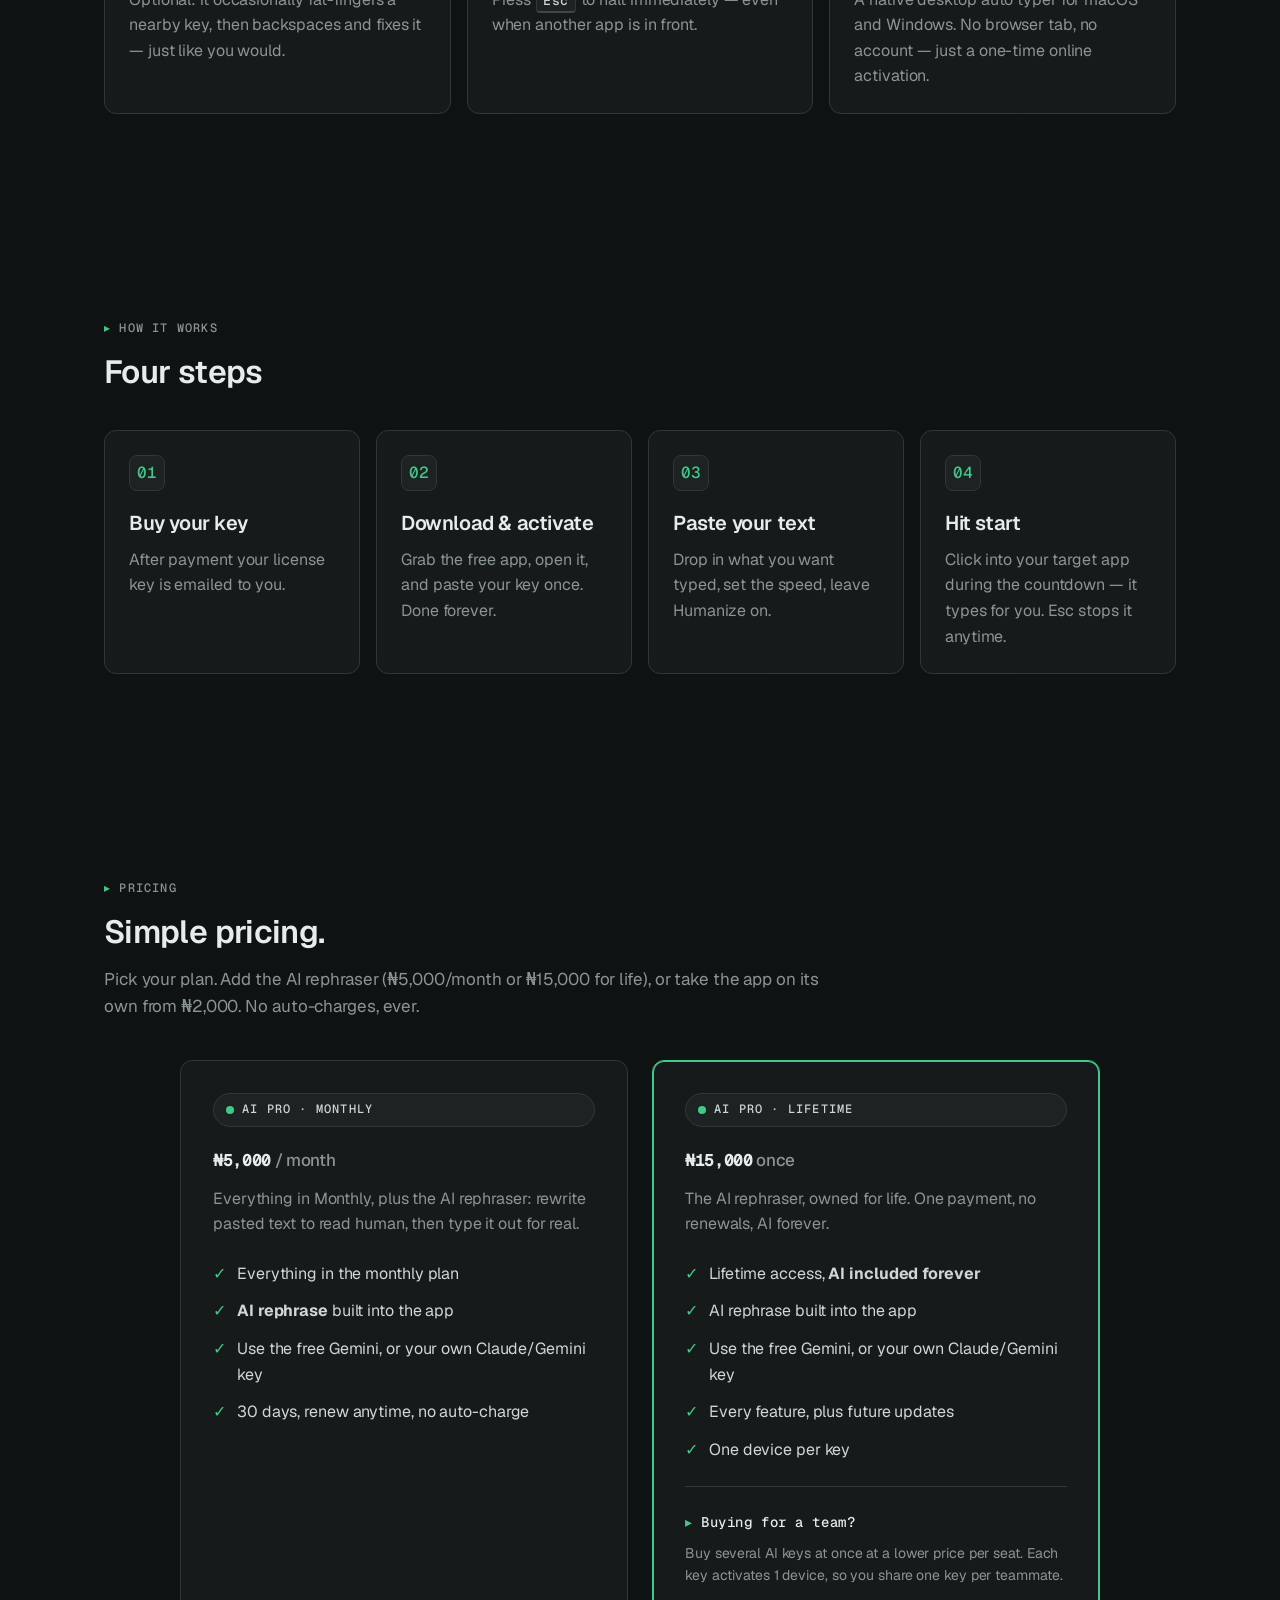
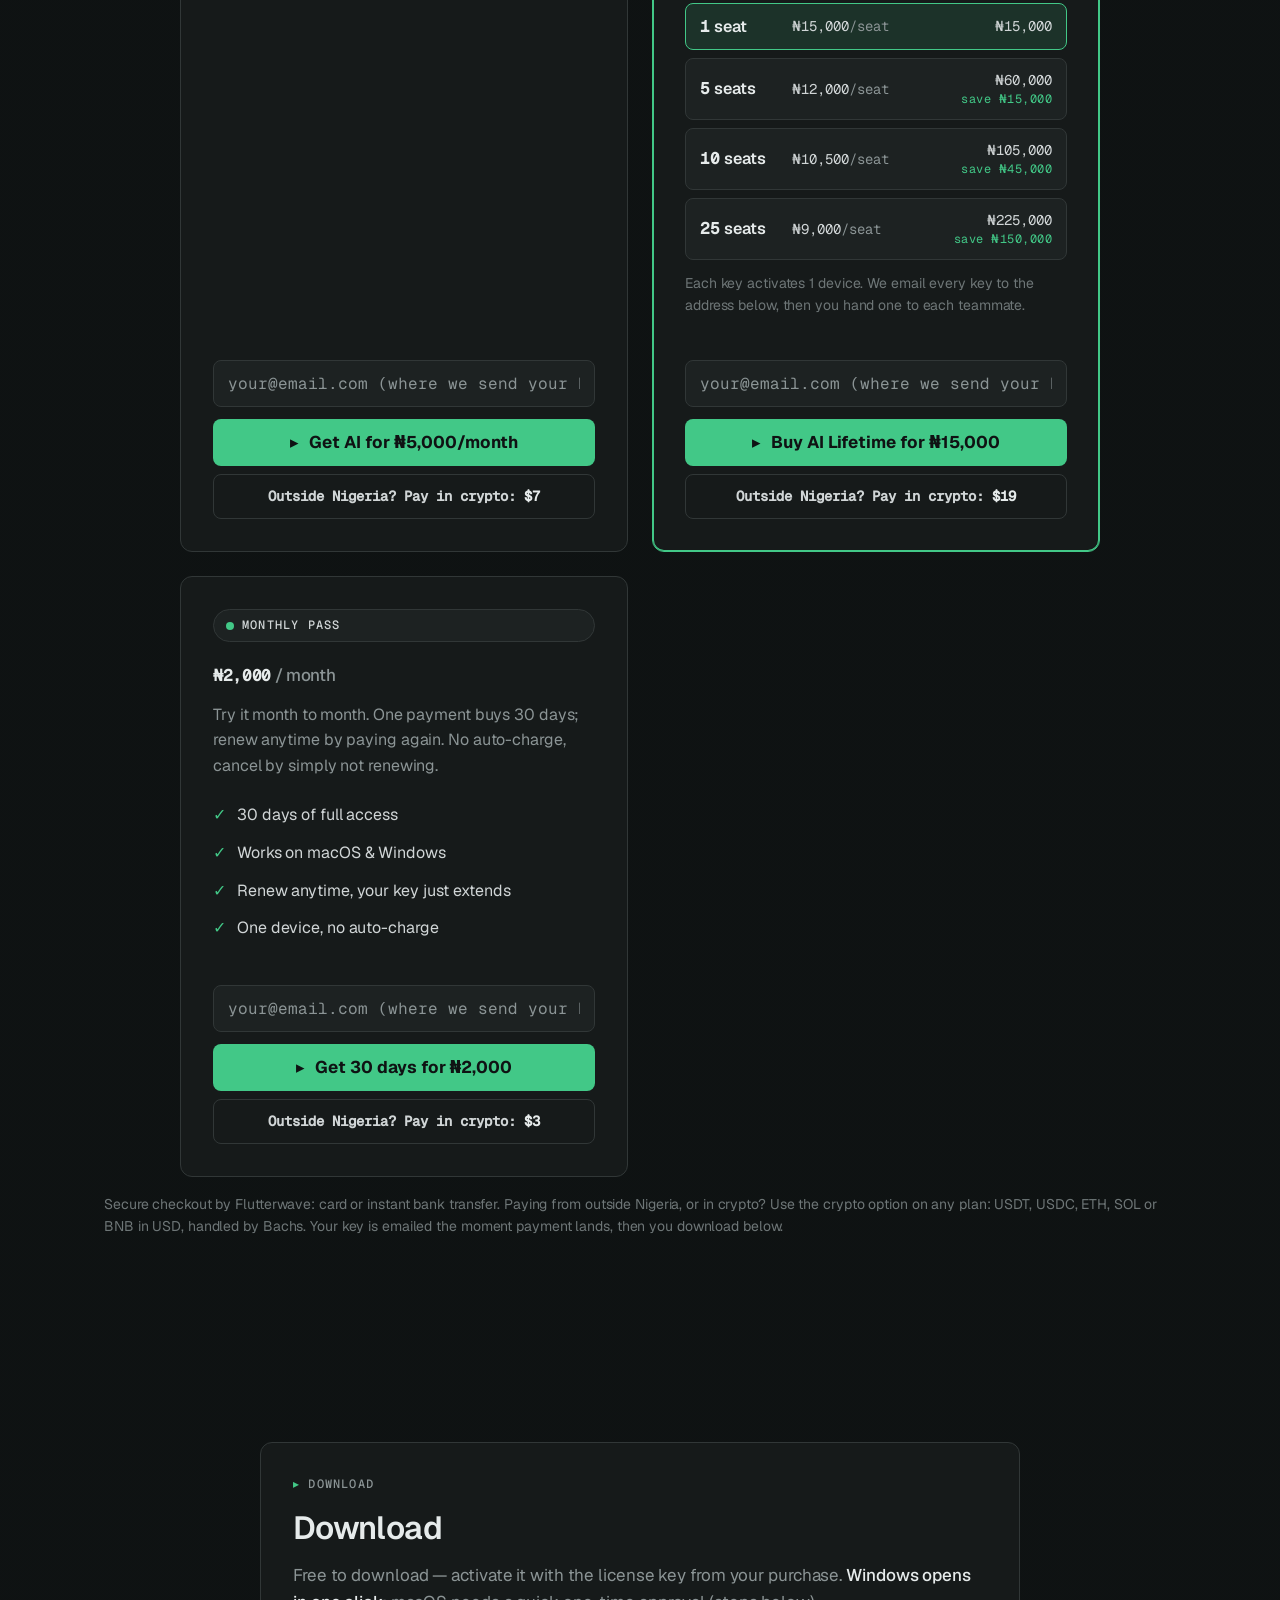
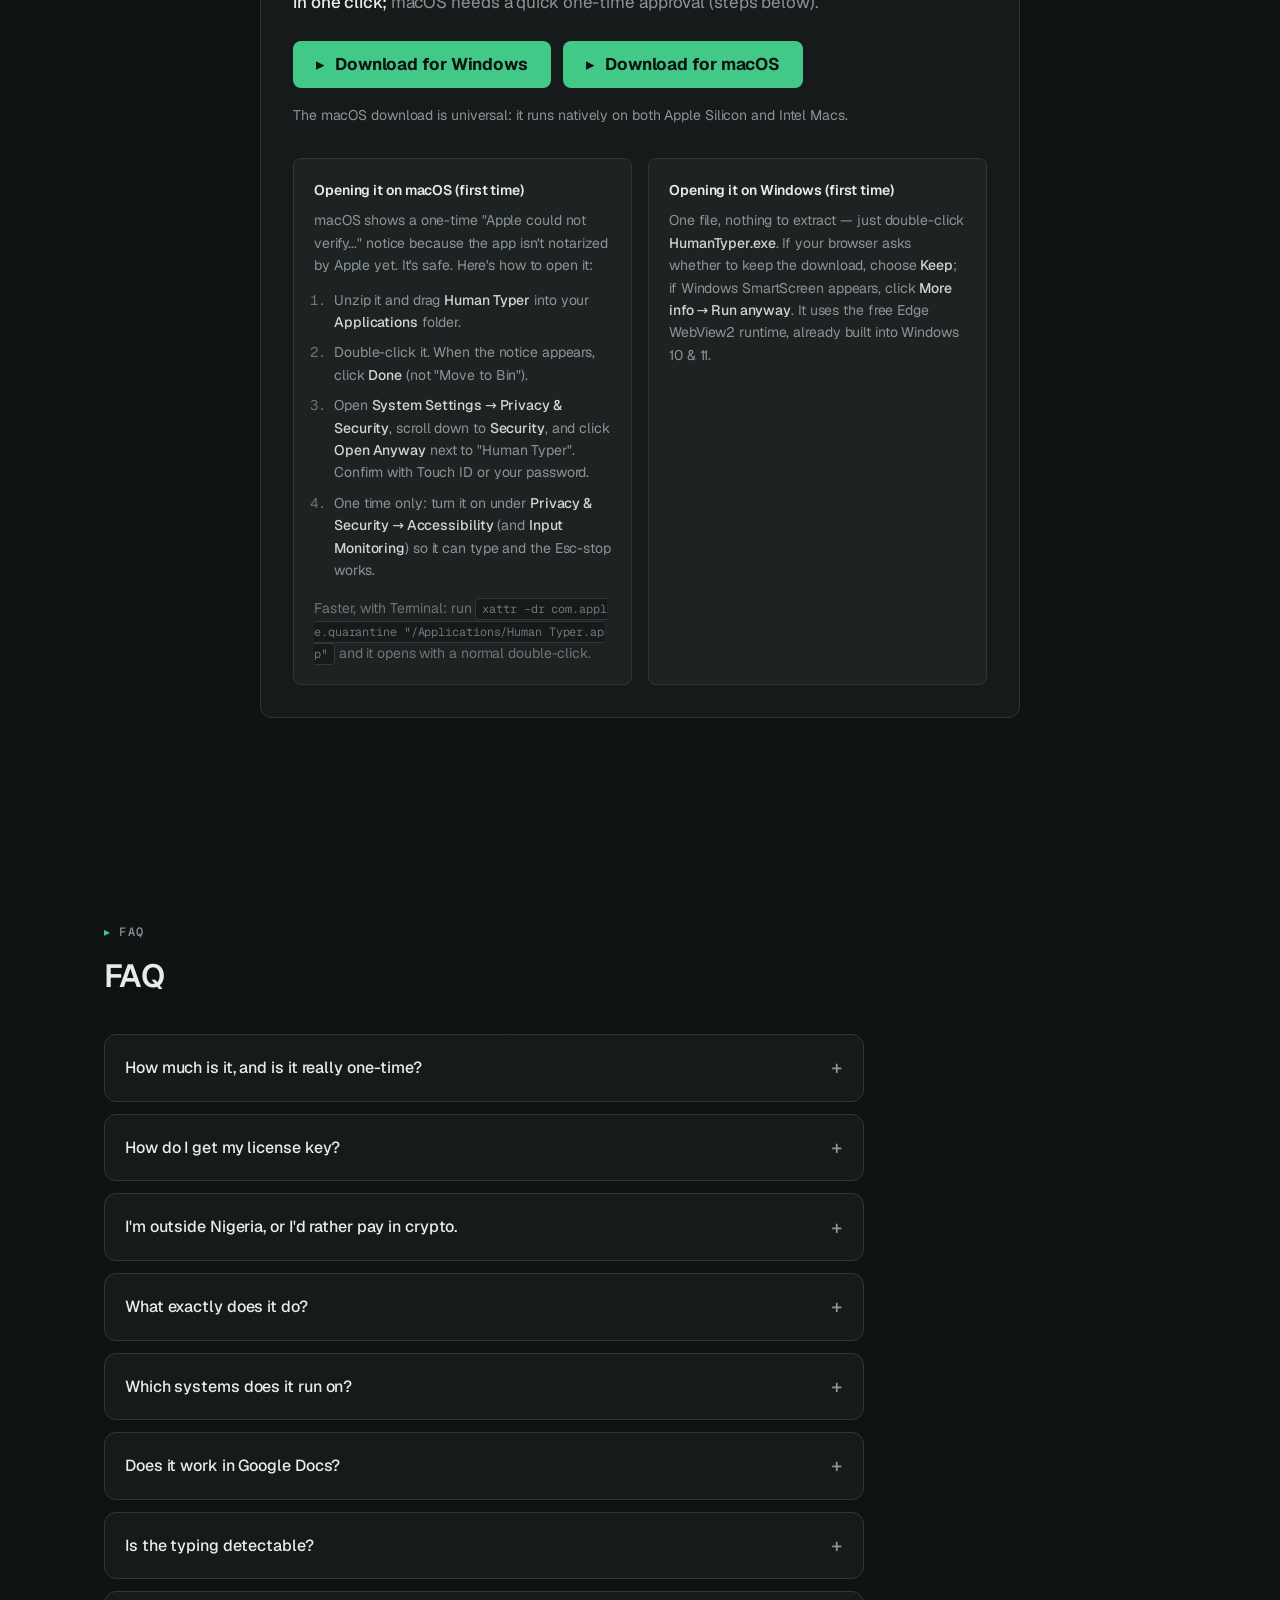
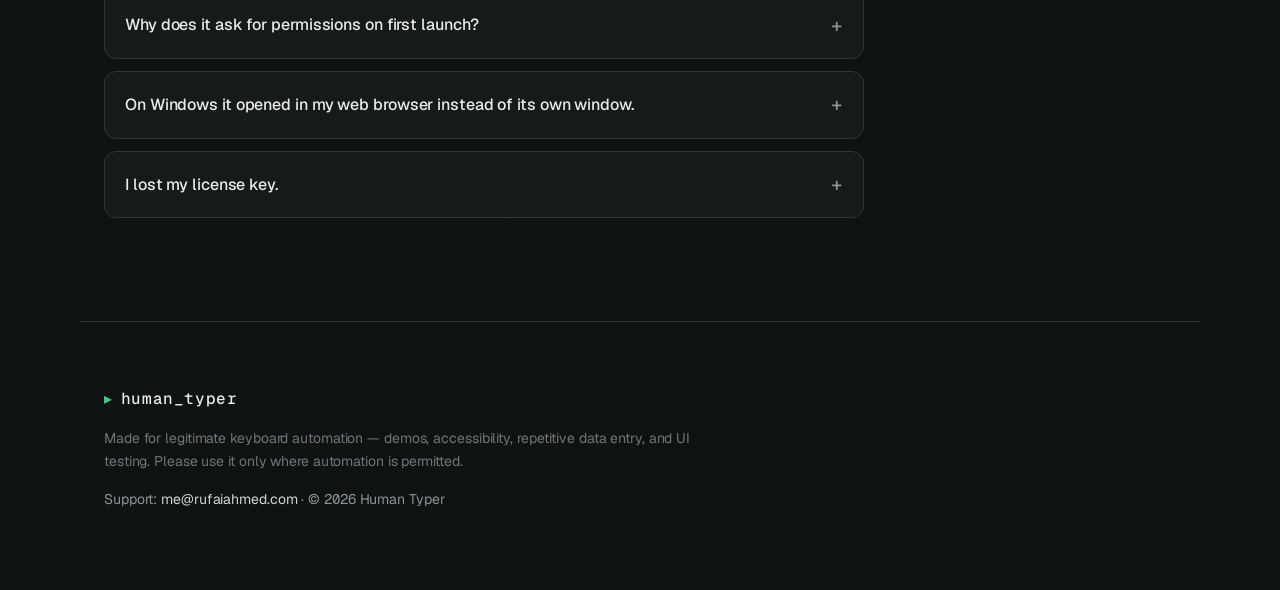
==== commit 4ec238bf: "Accept crypto/USD payments through Bachs alongside Flutterwave Second rail for buyers outside Nigeri" ====
--- a/landing/index.html
+++ b/landing/index.html
@@ -90,6 +90,11 @@
           "@type": "Question",
           "name": "How do I get my license key?",
           "acceptedAnswer": { "@type": "Answer", "text": "Tap Buy and pay on Flutterwave's secure page, by card or instant bank transfer. Your key is emailed to the address you entered the moment payment lands. Download the app, open it, and paste the key once to activate it on that machine." }
+        },
+        {
+          "@type": "Question",
+          "name": "I'm outside Nigeria, or I'd rather pay in crypto.",
+          "acceptedAnswer": { "@type": "Answer", "text": "Every plan has a crypto option priced in US dollars, right under its Buy button. It opens a Bachs checkout that takes USDT (Tron, BNB Chain or Ethereum), USDC, ETH, SOL, BNB, or a card in USD. Same delivery: your key is emailed as soon as the payment confirms." }
         },
         {
           "@type": "Question",
@@ -310,6 +315,7 @@
                     <div class="price-actions">
                         <input id="buyer-email-ai-monthly" type="email" class="price-email" placeholder="your@email.com (where we send your key)" autocomplete="email" inputmode="email">
                         <button id="btn-buy-ai-monthly" class="btn btn-primary btn-lg price-buy">Get AI for ₦5,000/month</button>
+                        <button id="btn-crypto-ai-monthly" type="button" class="btn btn-ghost price-crypto">Outside Nigeria? Pay in crypto: <span class="usd">$7</span></button>
                         <p id="buy-msg-ai-monthly" class="buy-msg hidden"></p>
                     </div>
                 </div>
@@ -358,6 +364,7 @@
                     <div class="price-actions">
                         <input id="buyer-email-ai-lifetime" type="email" class="price-email" placeholder="your@email.com (where we send your key)" autocomplete="email" inputmode="email">
                         <button id="btn-buy-ai-lifetime" class="btn btn-primary btn-lg price-buy">Buy AI Lifetime for ₦15,000</button>
+                        <button id="btn-crypto-ai-lifetime" type="button" class="btn btn-ghost price-crypto">Outside Nigeria? Pay in crypto: <span id="usd-ai-lifetime" class="usd">$19</span></button>
                         <p id="buy-msg-ai-lifetime" class="buy-msg hidden"></p>
                     </div>
                 </div>
@@ -377,11 +384,12 @@
                     <div class="price-actions">
                         <input id="buyer-email-monthly" type="email" class="price-email" placeholder="your@email.com (where we send your key)" autocomplete="email" inputmode="email">
                         <button id="btn-buy-monthly" class="btn btn-primary btn-lg price-buy">Get 30 days for ₦2,000</button>
+                        <button id="btn-crypto-monthly" type="button" class="btn btn-ghost price-crypto">Outside Nigeria? Pay in crypto: <span class="usd">$3</span></button>
                         <p id="buy-msg-monthly" class="buy-msg hidden"></p>
                     </div>
                 </div>
             </div>
-            <p class="price-foot">Secure checkout by Flutterwave: card or instant bank transfer. Your key is emailed the moment payment lands, then you download below.</p>
+            <p class="price-foot">Secure checkout by Flutterwave: card or instant bank transfer. Paying from outside Nigeria, or in crypto? Use the crypto option on any plan: USDT, USDC, ETH, SOL or BNB in USD, handled by Bachs. Your key is emailed the moment payment lands, then you download below.</p>
         </section>
 
         <!-- Download -->
@@ -430,6 +438,10 @@
                 <details>
                     <summary>How do I get my license key?</summary>
                     <p>Tap Buy and pay on Flutterwave's secure page, by card or instant bank transfer. Your key is emailed to the address you entered the moment payment lands. Download the app, open it, and paste the key once to activate it on that machine.</p>
+                </details>
+                <details class="faq-item">
+                    <summary>I'm outside Nigeria, or I'd rather pay in crypto.</summary>
+                    <p>Every plan has a crypto option priced in US dollars, right under its Buy button. It opens a Bachs checkout that takes USDT (Tron, BNB Chain or Ethereum), USDC, ETH, SOL, BNB, or a card in USD. Same delivery: your key is emailed as soon as the payment confirms.</p>
                 </details>
                 <details>
                     <summary>What exactly does it do?</summary>
--- a/landing/styles.css
+++ b/landing/styles.css
@@ -712,6 +712,16 @@
 .price-email:focus{ border-color:var(--border-strong); }
 .price-email:focus-visible{ outline:var(--bw-thick) solid var(--ring); outline-offset:2px; }
 .price-buy{ width:100%; margin-top:var(--s-3); }
+/* Crypto / USD checkout (Bachs): the quieter second rail under each buy button. */
+.price-crypto{
+  width:100%;
+  margin-top:var(--s-2);
+  font-family:var(--font-mono);
+  font-size:var(--text-sm);
+  white-space:normal;
+  line-height:var(--lh-ui);
+}
+.price-crypto .usd{ color:var(--text); font-weight:var(--fw-semibold); }
 .buy-msg{
   margin-top:var(--s-4);
   font-family:var(--font-mono);
